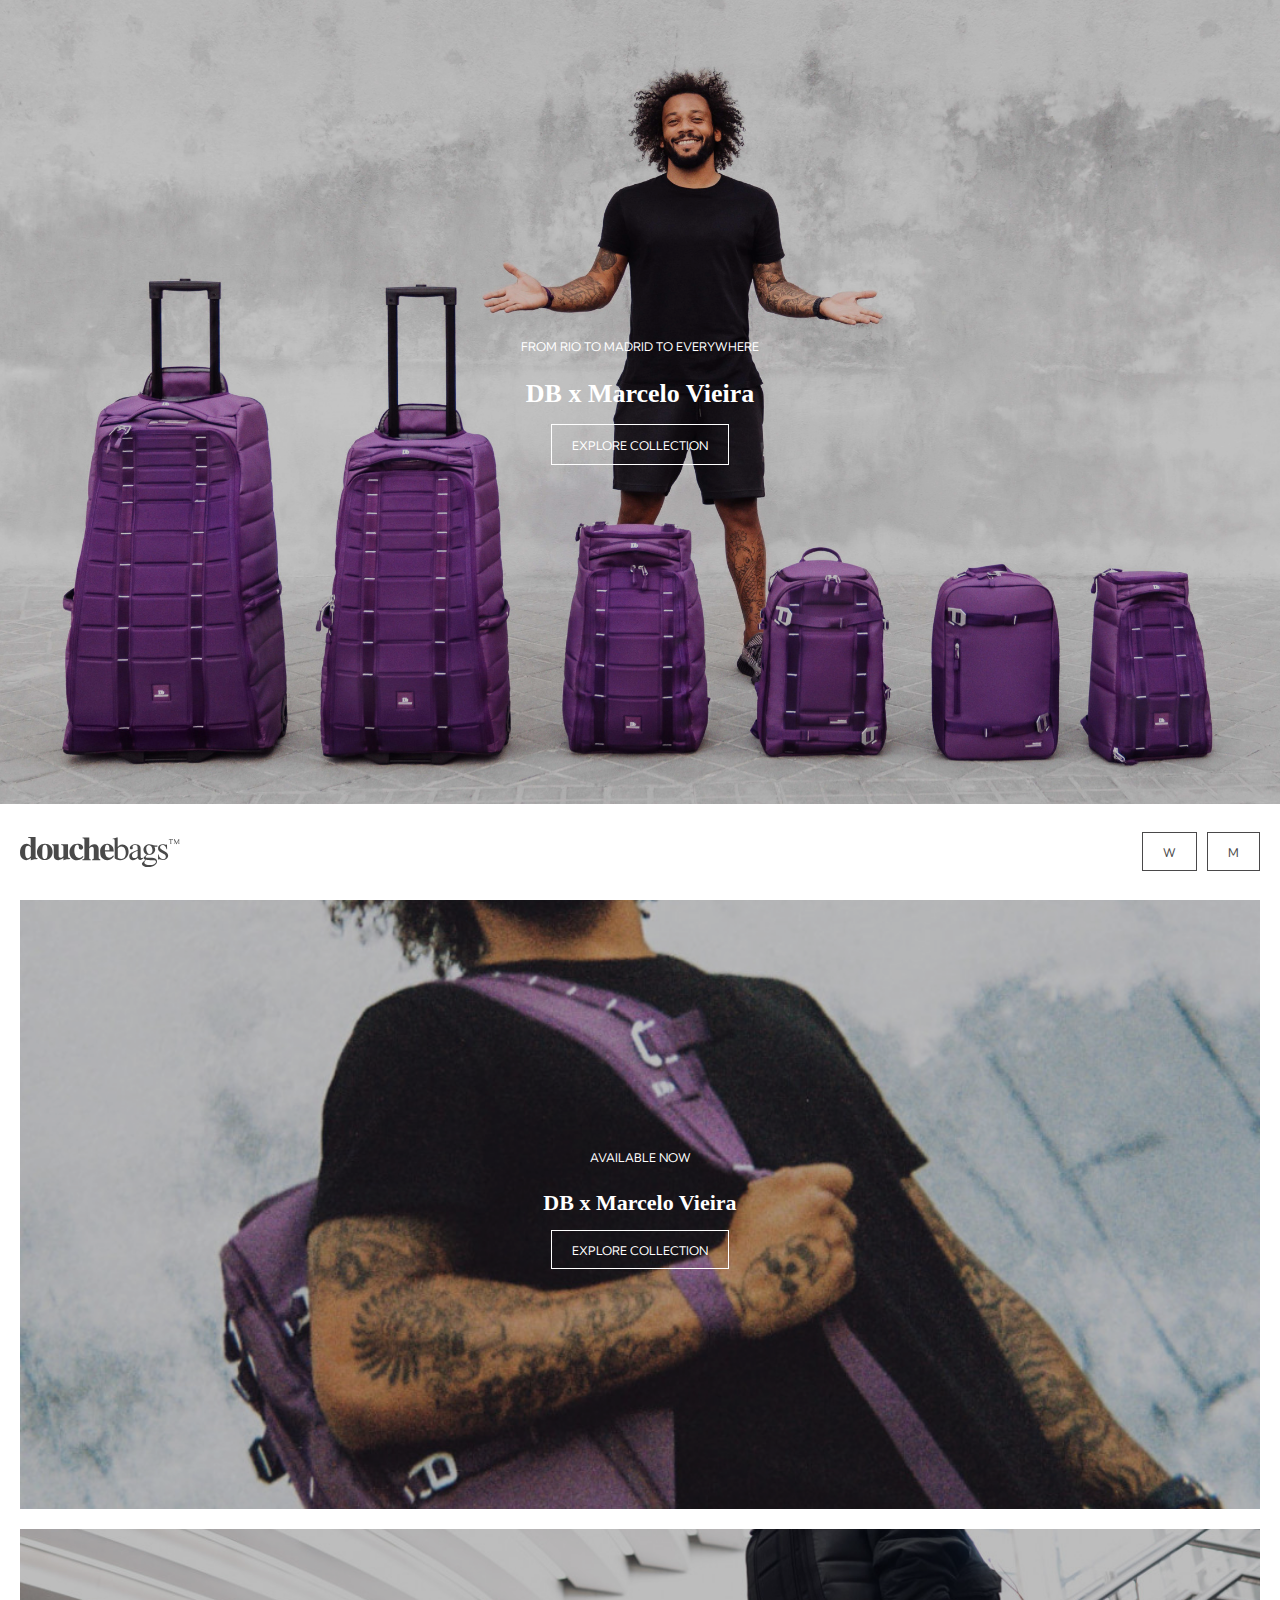
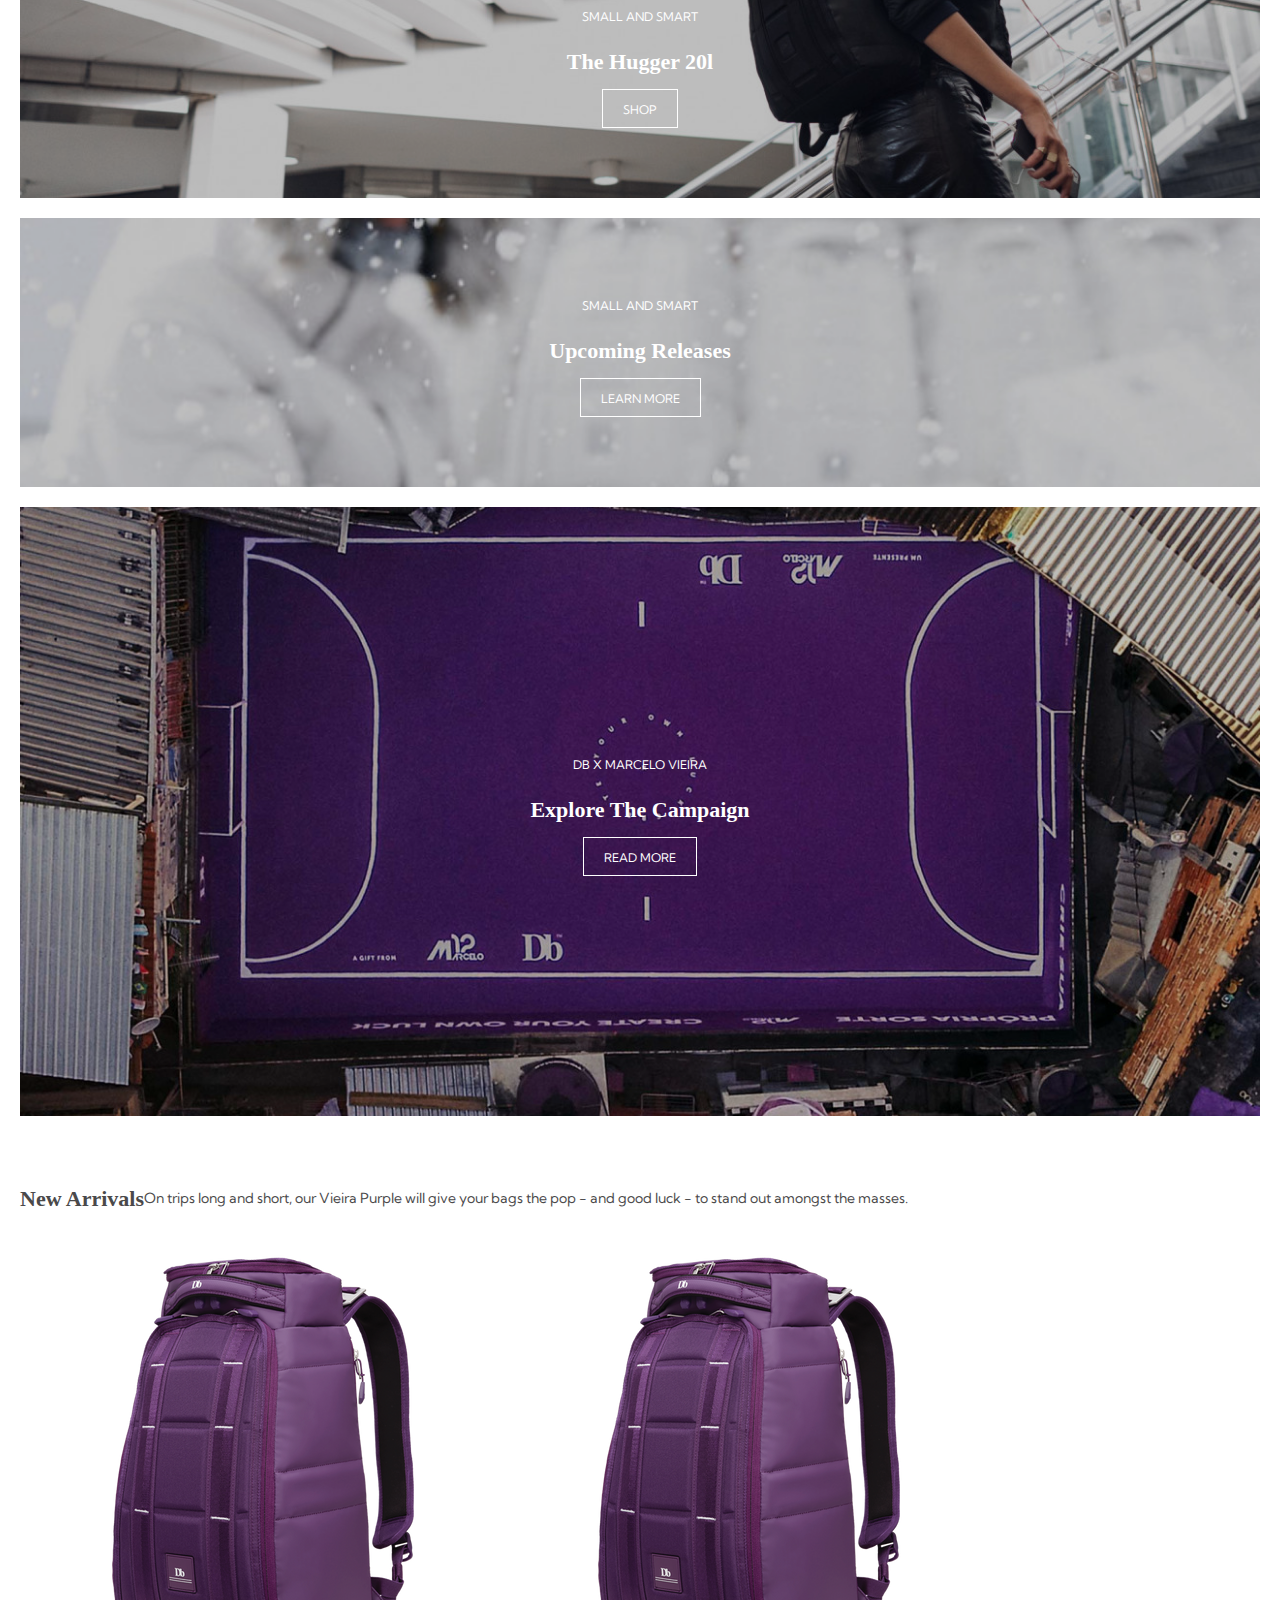
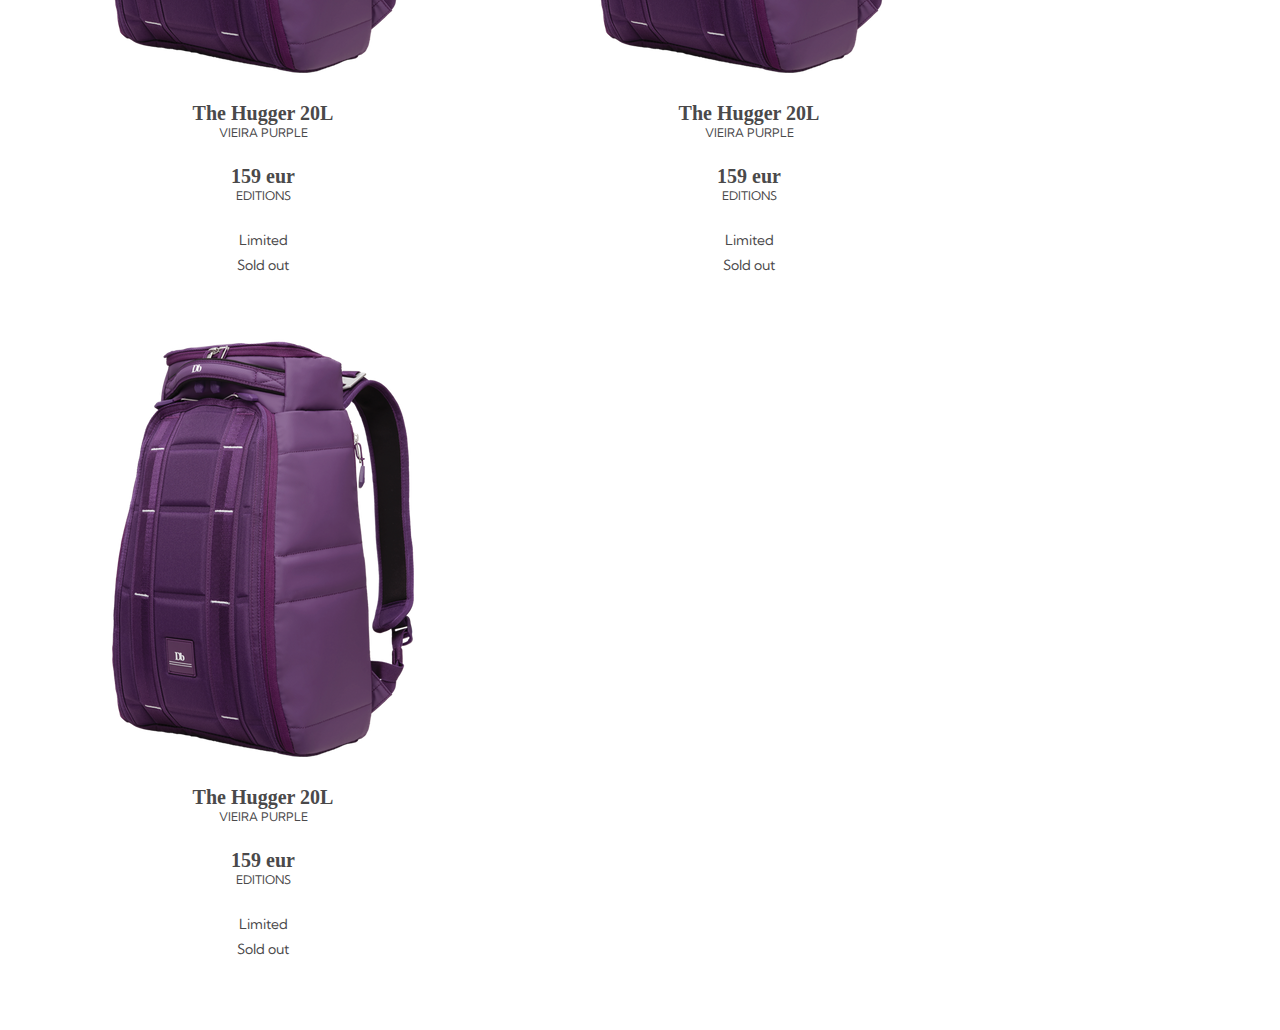
==== index.html @ 3eead00f "Update" ====
<!doctype html>
<html lang="nl">
	
<head>
	<meta charset="UTF-8">
	<meta name="author" content="jouw naam">
	<meta name="viewport" content="width=device-width, initial-scale=1">
	
	<title>Douchebags</title>
	
	<link href="styles/style.css" rel="stylesheet">
	<link href="https://fonts.googleapis.com/css2?family=Kumbh+Sans:wght@300;400;700&display=swap" rel="stylesheet">
</head>

<body>
	<header>
		<section>
			<h4>From Rio to Madrid to everywhere</h4>
			<h1>DB x Marcelo Vieira</h1>
			<a href="#">Explore collection</a>
		</section>
		<nav>
			<img src="images/logo.svg">
			<ul>
				<li><a>W</a></li>
				<li><a>M</a></li>
			</ul>
		</nav>
	</header>
	<main>
		<section>
			<h4>Available now</h4>
			<h2>DB x Marcelo Vieira</h2>
			<a href="#">Explore collection</a>
		</section>
		<section>
			<h4>Small and smart</h4>
			<h2>The Hugger 20l</h2>
			<a href="#">Shop</a>
		</section>
		<section>
			<h4>Small and smart</h4>
			<h2>Upcoming Releases</h2>
			<a href="#">Learn More</a>
		</section>
		<section>
			<h4>DB x Marcelo Vieira</h4>
			<h2>Explore The Campaign</h2>
			<a href="#">Read more</a>
		</section>
		<section>
			<h2>New Arrivals</h2>
			<p>On trips long and short, our Vieira Purple will give your bags the pop - and good luck - to stand out amongst the masses.</p>
			<article>
				<img src="images/the-hugger.png">
				<h3>The Hugger 20L</h3>
				<h4>Vieira Purple</h4>
				<h3>159 eur</h3>
				<h4>Editions</h4>
				<p>Limited</p>
				<p>Sold out</p>
				<img>
			</article>
			<article>
				<img src="images/the-hugger.png">
				<h3>The Hugger 20L</h3>
				<h4>Vieira Purple</h4>
				<h3>159 eur</h3>
				<h4>Editions</h4>
				<p>Limited</p>
				<p>Sold out</p>
				<img>
			</article>
			<article>
				<img src="images/the-hugger.png">
				<h3>The Hugger 20L</h3>
				<h4>Vieira Purple</h4>
				<h3>159 eur</h3>
				<h4>Editions</h4>
				<p>Limited</p>
				<p>Sold out</p>
				<img>
			</article>
		</section>
	</main>
	<script src="scripts/script.js"></script>
</body>
	
</html>
---- styles/style.css ----
/******************* CSS Document ****************/
*, *::after, *::before {
  box-sizing:border-box;  
  padding: 0;
  margin: 0;
  border: 0;
  outline: 0;
}

/******************* Typography ****************/

h1 {
  color: #4a494a;
  font-family: 'Playfair Display', serif;
  font-size: 26px;
}

h2 {
  color: #4a494a;
  font-family: 'Playfair Display', serif;
  font-size: 22px;
}

h3 {
  color: #4a494a;
  font-family: 'Playfair Display', serif;
  font-size: 20px;
}

h4 {
  color: #4a494a;
  font-family: 'Kumbh Sans', sans-serif;
  font-weight: 400;
  text-transform: uppercase;
  font-size: 12px;
}

p {
  font-family: 'Kumbh Sans', sans-serif;
  color: #4a494a;
  font-size: 14px;
  line-height: 25px;
}

/******************* Buttons / Links ****************/

a {
  margin: 0;
  padding: 12px 20px 10px;
  border: 1px solid #4a494a;
  text-transform: uppercase;
  font-family: 'Kumbh Sans', sans-serif;
  color: #4a494a;
  font-size: 12px;
  line-height: 17px;
  text-decoration: none;
  transition: .2s ease;
}

a:hover {
  background: #4a494a;
  color: #FFFFFF;
}

/******************* Forms ****************/

form label {
  color: #4a494a;
  font-family: 'Playfair Display', serif;
  font-size: 14px;
  font-weight: 600;
}

form input {
  outline: none;
  border: none;
  background: none !important;
  border-bottom: 1px solid #dddddd;
  width: 100%;
  padding: 20px 0 10px;
  font-family: 'Kumbh Sans', sans-serif;
  color: #4a494a;
  font-size: 16px;
}

form input::placeholder {
  color: #cfcfcf;
}

/******************* Header ****************/

header section {
  height: calc(100vh - 6em);
  background: url(../images/marcelo-douchebags-01.jpg);
  background-repeat: no-repeat;
  background-size: cover;
  background-position: center center;
  text-align: center;
  overflow: hidden;
  display: flex;
  flex-direction: column;
  align-items: center;
  justify-content: center;
}

header section:after {
  content: "";
  position: absolute;
  width: 100%;
  height: calc(100vh - 6em);
  background: rgba(0, 0, 0, 0.200);
  top: 0;
  left: 0;
}

header section h1,h4 {
  color: white;
  z-index: 2;
  margin-bottom: 15px;
}

header section a {
  color: white;
  border-color: white;
  z-index: 2;
}

header nav {
  max-width: 1280px;
  margin: auto;
  height: 6em;
  padding: 0 20px;
  display: flex;
  justify-content: space-between;
  align-items: center;
}

header nav img {
  max-width: 10em;
  height: auto;
}

header nav ul {
  display: flex;
  list-style-type: none;
}

header nav ul li:first-of-type {
  margin-right: 10px;
}

/******************* Main ****************/

main {
  padding: 0 20px;
}

main section:nth-child(1) {
  background: url(../images/marcelo-douchebags-02.jpg);
  padding: 250px 20px;
}

main section:nth-child(2) {
  background: url(../images/douchebags-hugger.jpg);
  padding: 80px 20px;
}

main section:nth-child(3) {
  background: url(../images/douchebags-snow.jpg);
  padding: 80px 20px;
}

main section:nth-child(4) {
  background: url(../images/douchebags-field.jpg);
  padding: 250px 20px;
}

main section:nth-child(1),
main section:nth-child(2),
main section:nth-child(3),
main section:nth-child(4) {
  background-repeat: no-repeat;
  background-size: cover;
  background-position: center center;
  text-align: center;
  position: relative;
  margin-bottom: 20px;
}

main section:nth-child(1):after,
main section:nth-child(2):after,
main section:nth-child(3):after,
main section:nth-child(4):after {
  content: "";
  position: absolute;
  width: 100%;
  height: 100%;
  background: rgba(0, 0, 0, 0.25);
  top: 0;
  left: 0;
  z-index: 1;
}

main section:nth-child(1) h2,h4,
main section:nth-child(2) h2,h4,
main section:nth-child(3) h2,h4,
main section:nth-child(4) h2,h4  {
  color: white;
  z-index: 2;
  margin-bottom: 25px;
  position: relative;
}

main section:nth-child(1) a ,
main section:nth-child(2) a ,
main section:nth-child(3) a ,
main section:nth-child(4) a  {
  color: white;
  border-color: white;
  z-index: 2;
  position: relative;
}

main section:nth-child(5) {
  display: flex;
  flex-wrap: wrap;
  padding: 50px 0;
}

main section:nth-child(5) h2,p {
  text-align: center;
}

main section:nth-child(5) article {
  max-width: 50%;
  text-align: center;
}

main section:nth-child(5) article img {
  max-width: 100%;
}

main section:nth-child(5) article h4 {
  color: #4a494a;
}




/******************* Footer ****************/
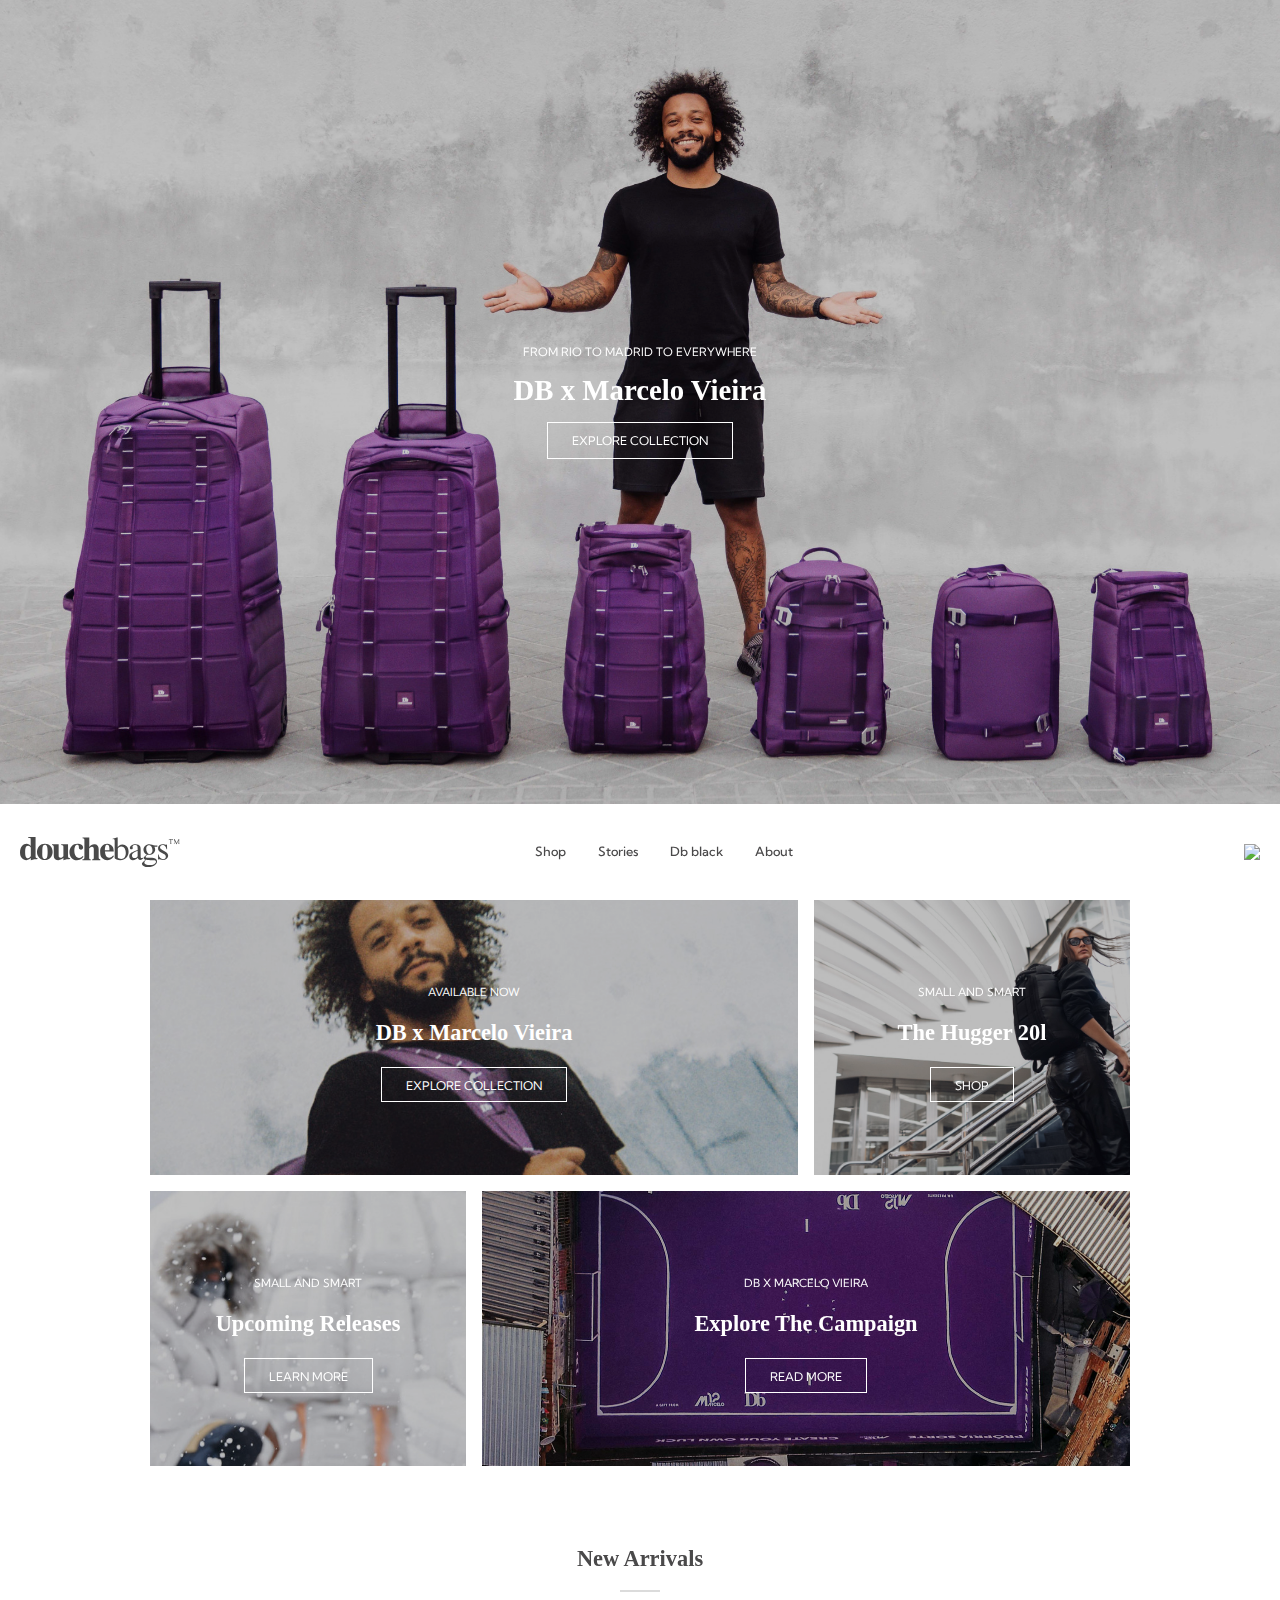
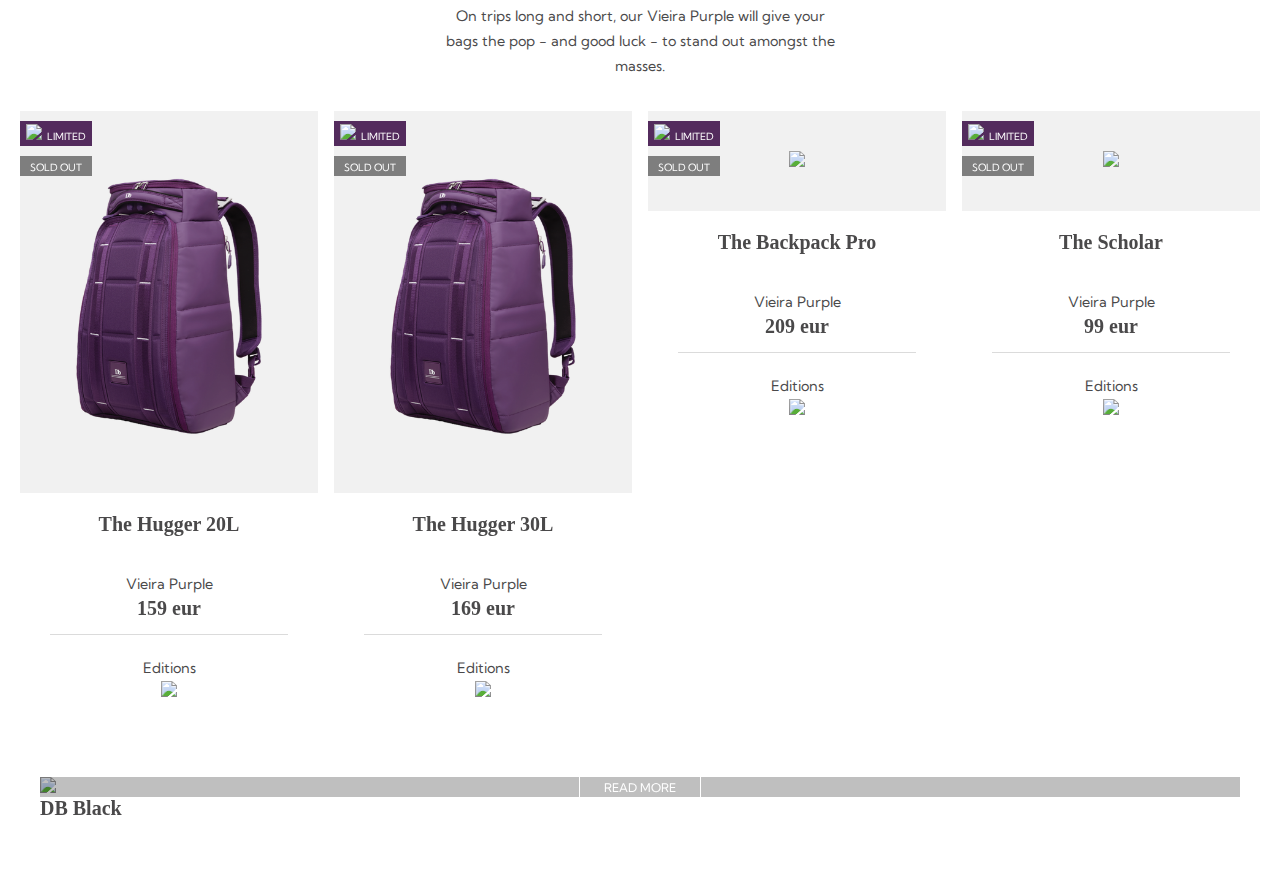
==== commit b12b81cd: "Menu created" ====
--- a/index.html
+++ b/index.html
@@ -9,7 +9,7 @@
 	<title>Douchebags</title>
 	
 	<link href="styles/style.css" rel="stylesheet">
-	<link href="https://fonts.googleapis.com/css2?family=Kumbh+Sans:wght@300;400;700&display=swap" rel="stylesheet">
+	<link href="https://fonts.googleapis.com/css2?family=Kumbh+Sans:wght@300;400;500;600;700&display=swap" rel="stylesheet">
 </head>
 
 <body>
@@ -22,65 +22,123 @@
 		<nav>
 			<img src="images/logo.svg">
 			<ul>
-				<li><a>W</a></li>
-				<li><a>M</a></li>
+				<li><button><img src="images/shopping-bag.svg"></button></li>
+				<li><button id="mobile-menu-button"><img src="images/menu.svg"></button></li>
 			</ul>
+			<ul>
+				<li><a href="#">Shop</a></li>
+				<li><a href="#">Stories</a></li>
+				<li><a href="#">Db black</a></li>
+				<li><a href="#">About</a></li>
+			</ul>
+			<img src="images/shopping-bag.svg">
 		</nav>
+		<section id="mobile-overlay">
+			<div>
+				<img src="images/logo.svg">
+				<button id="mobile-close-button"><img src="images/close.svg"></button>
+			</div>
+			<ul>
+				<li><a href="#">Shop</a></li>
+				<li><a href="#">Stories</a></li>
+				<li><a href="#">Db black</a></li>
+				<li><a href="#">About</a></li>
+			</ul>
+		</section>
 	</header>
 	<main>
-		<section>
-			<h4>Available now</h4>
-			<h2>DB x Marcelo Vieira</h2>
-			<a href="#">Explore collection</a>
-		</section>
-		<section>
-			<h4>Small and smart</h4>
-			<h2>The Hugger 20l</h2>
-			<a href="#">Shop</a>
-		</section>
-		<section>
-			<h4>Small and smart</h4>
-			<h2>Upcoming Releases</h2>
-			<a href="#">Learn More</a>
-		</section>
-		<section>
-			<h4>DB x Marcelo Vieira</h4>
-			<h2>Explore The Campaign</h2>
-			<a href="#">Read more</a>
-		</section>
+		<div>
+			<section>
+				<p>Available now</p>
+				<h2>DB x Marcelo Vieira</h2>
+				<a href="#">Explore collection</a>
+			</section>
+			<section>
+				<p>Small and smart</p>
+				<h2>The Hugger 20l</h2>
+				<a href="#">Shop</a>
+			</section>
+			<section>
+				<p>Small and smart</p>
+				<h2>Upcoming Releases</h2>
+				<a href="#">Learn More</a>
+			</section>
+			<section>
+				<p>DB x Marcelo Vieira</p>
+				<h2>Explore The Campaign</h2>
+				<a href="#">Read more</a>
+			</section>
+		</div>
 		<section>
 			<h2>New Arrivals</h2>
 			<p>On trips long and short, our Vieira Purple will give your bags the pop - and good luck - to stand out amongst the masses.</p>
 			<article>
-				<img src="images/the-hugger.png">
+				<ul>
+					<li><img src="images/star.svg">Limited</li>
+					<li>Sold out</li>
+				</ul>
+				<figure>
+					<img src="images/the-hugger.png">
+				</figure>
 				<h3>The Hugger 20L</h3>
-				<h4>Vieira Purple</h4>
+				<p>Vieira Purple</p>
 				<h3>159 eur</h3>
-				<h4>Editions</h4>
-				<p>Limited</p>
-				<p>Sold out</p>
+				<p>Editions</p>
+				<img src="images/check.svg">
 				<img>
 			</article>
 			<article>
-				<img src="images/the-hugger.png">
-				<h3>The Hugger 20L</h3>
-				<h4>Vieira Purple</h4>
-				<h3>159 eur</h3>
-				<h4>Editions</h4>
-				<p>Limited</p>
-				<p>Sold out</p>
+				<ul>
+					<li><img src="images/star.svg">Limited</li>
+					<li>Sold out</li>
+				</ul>
+				<figure>
+					<img src="images/the-hugger.png">
+				</figure>
+				<h3>The Hugger 30L</h3>
+				<p>Vieira Purple</p>
+				<h3>169 eur</h3>
+				<p>Editions</p>
+				<img src="images/check.svg">
 				<img>
 			</article>
 			<article>
-				<img src="images/the-hugger.png">
-				<h3>The Hugger 20L</h3>
-				<h4>Vieira Purple</h4>
-				<h3>159 eur</h3>
-				<h4>Editions</h4>
-				<p>Limited</p>
-				<p>Sold out</p>
+				<ul>
+					<li><img src="images/star.svg">Limited</li>
+					<li>Sold out</li>
+				</ul>
+				<figure>
+					<img src="images/the-backpack-pro.png">
+				</figure>
+				<h3>The Backpack Pro</h3>
+				<p>Vieira Purple</p>
+				<h3>209 eur</h3>
+				<p>Editions</p>
+				<img src="images/check.svg">
 				<img>
 			</article>
+			<article>
+				<ul>
+					<li><img src="images/star.svg">Limited</li>
+					<li>Sold out</li>
+				</ul>
+				<figure>
+					<img src="images/the-scholar.png">
+				</figure>
+				<h3>The Scholar</h3>
+				<p>Vieira Purple</p>
+				<h3>99 eur</h3>
+				<p>Editions</p>
+				<img src="images/check.svg">
+				<img>
+			</article>
+		</section>
+		<section>
+			<figure>
+				<img src="images/douchbags-black.jpg">
+				<a href="#">Read more</a>
+			</figure>
+			<h3>DB Black</h3>
 		</section>
 	</main>
 	<script src="scripts/script.js"></script>
--- a/styles/style.css
+++ b/styles/style.css
@@ -12,19 +12,19 @@
 h1 {
   color: #4a494a;
   font-family: 'Playfair Display', serif;
-  font-size: 26px;
+  font-size: 1.8em;
 }
 
 h2 {
   color: #4a494a;
   font-family: 'Playfair Display', serif;
-  font-size: 22px;
+  font-size: 1.4em;
 }
 
 h3 {
   color: #4a494a;
   font-family: 'Playfair Display', serif;
-  font-size: 20px;
+  font-size: 1.25em;
 }
 
 h4 {
@@ -32,13 +32,13 @@
   font-family: 'Kumbh Sans', sans-serif;
   font-weight: 400;
   text-transform: uppercase;
-  font-size: 12px;
+  font-size: 0.72em;
 }
 
 p {
   font-family: 'Kumbh Sans', sans-serif;
   color: #4a494a;
-  font-size: 14px;
+  font-size: 0.9em;
   line-height: 25px;
 }
 
@@ -46,19 +46,19 @@
 
 a {
   margin: 0;
-  padding: 12px 20px 10px;
+  padding: .8em 2em .7em;
   border: 1px solid #4a494a;
   text-transform: uppercase;
   font-family: 'Kumbh Sans', sans-serif;
   color: #4a494a;
   font-size: 12px;
-  line-height: 17px;
+  line-height: 1.5em;
   text-decoration: none;
-  transition: .2s ease;
+  transition: .4s ease;
 }
 
 a:hover {
-  background: #4a494a;
+  background: rgba(0, 0, 0, 0.6);
   color: #FFFFFF;
 }
 
@@ -89,7 +89,7 @@
 
 /******************* Header ****************/
 
-header section {
+header section:first-of-type {
   height: calc(100vh - 6em);
   background: url(../images/marcelo-douchebags-01.jpg);
   background-repeat: no-repeat;
@@ -103,7 +103,7 @@
   justify-content: center;
 }
 
-header section:after {
+header section:first-of-type:after {
   content: "";
   position: absolute;
   width: 100%;
@@ -113,19 +113,20 @@
   left: 0;
 }
 
-header section h1,h4 {
+header section:first-of-type h1,h4 {
   color: white;
   z-index: 2;
   margin-bottom: 15px;
 }
 
-header section a {
+header section:first-of-type a {
   color: white;
   border-color: white;
   z-index: 2;
 }
 
 header nav {
+  position:-webkit-sticky; position:sticky; top:0;
   max-width: 1280px;
   margin: auto;
   height: 6em;
@@ -135,62 +136,171 @@
   align-items: center;
 }
 
-header nav img {
-  max-width: 10em;
+header nav > img:first-of-type {
+  width: 10em;
   height: auto;
 }
 
-header nav ul {
+header nav ul:first-of-type {
   display: flex;
   list-style-type: none;
 }
 
-header nav ul li:first-of-type {
-  margin-right: 10px;
-}
-
-/******************* Main ****************/
+header nav ul a {
+  border: none;
+  background: none;
+  padding: 0;
+}
+
+header nav ul a:hover {
+  border: none;
+  background: none;
+  color: black;
+}
+
+header nav ul:first-of-type li:first-of-type {
+  margin-right: 20px;
+}
+
+header nav ul button {
+  background: none;
+  cursor: pointer;
+}
+
+header nav ul button img {
+  width: 1.8em;
+  margin-top: 10px;
+}
+
+/* Desktop Nav */
+header nav ul:last-of-type {
+  display: none;
+  list-style-type: none;
+}
+
+header nav ul:last-of-type li{
+  margin-left: 2em;
+}
+
+header nav ul:last-of-type li:first-of-type{
+  margin-left: 0;
+}
+
+header nav ul:last-of-type a {
+  text-transform: none;
+  font-weight: 500;
+  font-size: .8em;
+}
+
+header nav > img:last-of-type {
+  max-width: 1.5em;
+  margin-left: 6em;
+  display: none;
+}
+
+/* Mobile Nav Open */
+header > section#mobile-overlay {
+  background-color: white;
+  padding: 3em;
+  position: fixed;
+  top: 0;
+  height: 100vh;
+  width: 100vw;
+  z-index: 99;
+  transform: translateX(150%);
+  transition: .5s ease;
+}
+
+.active {
+  transform: translateX(0) !important; 
+}
+
+#mobile-overlay div {
+  display: flex;
+  justify-content: space-between;
+  align-items: top;
+}
+
+#mobile-overlay div > img {
+  max-width: 10em;
+}
+
+#mobile-overlay div button {
+  background: none;
+  border: none;
+  cursor: pointer;
+  transition: .5s;
+}
+
+#mobile-overlay div button:hover {
+  transform: rotate(90deg);
+}
+
+#mobile-overlay div button img {
+  width: 2em;
+}
+
+#mobile-overlay ul:first-of-type {
+  text-align: right;
+  padding: 6em 0;
+}
+
+#mobile-overlay ul:first-of-type li {
+  list-style-type: none;
+  margin-bottom: 2em;
+}
+
+#mobile-overlay ul:first-of-type li a {
+  text-transform: none;
+  font-size: 1.6em;
+  padding: 0;
+  border: none;
+  background: none;
+}
+
+*/****************** Main ****************/
 
 main {
   padding: 0 20px;
-}
-
-main section:nth-child(1) {
+  max-width: 1280px;
+  margin: auto;
+}
+
+main > div {
+  max-width: 980px;
+  margin: auto;
+  display: grid;
+  grid-template-columns: 1fr;
+  grid-gap: 1em;
+}
+
+main > div section:first-of-type {
   background: url(../images/marcelo-douchebags-02.jpg);
-  padding: 250px 20px;
-}
-
-main section:nth-child(2) {
+  background-position: center 20% !important;
+}
+
+main > div section:nth-of-type(2) {
   background: url(../images/douchebags-hugger.jpg);
-  padding: 80px 20px;
-}
-
-main section:nth-child(3) {
+}
+
+main > div section:nth-of-type(3) {
   background: url(../images/douchebags-snow.jpg);
-  padding: 80px 20px;
-}
-
-main section:nth-child(4) {
+}
+
+main > div section:nth-of-type(4) {
   background: url(../images/douchebags-field.jpg);
-  padding: 250px 20px;
-}
-
-main section:nth-child(1),
-main section:nth-child(2),
-main section:nth-child(3),
-main section:nth-child(4) {
+}
+
+main > div section:nth-child(-n+4) {
   background-repeat: no-repeat;
-  background-size: cover;
+  background-size: cover !important;
   background-position: center center;
   text-align: center;
   position: relative;
-  margin-bottom: 20px;
-}
-
-main section:nth-child(1):after,
-main section:nth-child(2):after,
-main section:nth-child(3):after,
-main section:nth-child(4):after {
+  padding: 80px 20px;
+}
+
+main > div section:nth-child(-n+4):after {
   content: "";
   position: absolute;
   width: 100%;
@@ -201,51 +311,210 @@
   z-index: 1;
 }
 
-main section:nth-child(1) h2,h4,
-main section:nth-child(2) h2,h4,
-main section:nth-child(3) h2,h4,
-main section:nth-child(4) h2,h4  {
+main > div section:nth-child(-n+4) h2 {
   color: white;
   z-index: 2;
-  margin-bottom: 25px;
-  position: relative;
-}
-
-main section:nth-child(1) a ,
-main section:nth-child(2) a ,
-main section:nth-child(3) a ,
-main section:nth-child(4) a  {
+  margin-bottom: 30px;
+  position: relative;
+}
+
+main > div section:nth-child(-n+4) p {
+  color: white;
+  z-index: 2;
+  margin-bottom: 15px;
+  position: relative;
+  text-transform: uppercase;
+  font-size: 0.7em;
+}
+
+main > div section:nth-child(-n+4) a  {
   color: white;
   border-color: white;
   z-index: 2;
   position: relative;
 }
 
-main section:nth-child(5) {
-  display: flex;
-  flex-wrap: wrap;
-  padding: 50px 0;
-}
-
-main section:nth-child(5) h2,p {
+/* Product Articles */
+
+main > section:nth-of-type(1) {
+  display: grid;
+  grid-template-columns: 1fr 1fr;
+  grid-column-gap: 1em;
+  grid-row-gap: 2em;
+  padding: 80px 0;
+}
+
+main > section:nth-of-type(1) h2 {
   text-align: center;
-}
-
-main section:nth-child(5) article {
-  max-width: 50%;
+  position: relative;
+  grid-column: 1 / -1;
+}
+
+main > section:nth-of-type(1) h2:after {
+  content: "";
+  position: absolute;
+  bottom: -20px;
+  left: calc(50% - 20px);
+  height: 2px;
+  width: 40px;
+  background: #dbdbdb;
+} 
+
+main > section:nth-of-type(1) p {
   text-align: center;
-}
-
-main section:nth-child(5) article img {
+  margin: auto;
+  max-width: 50ch;
+  grid-column: 1 / -1;
+}
+
+main > section:nth-of-type(1) article {
+  text-align: center;
+}
+
+main > section:nth-of-type(1) article ul {
+  position: absolute;
+  list-style-type: none;
+}
+
+main > section:nth-of-type(1) article li {
+  background: #7e7e7e;
+  color: white;
+  margin-top: 10px;
+  padding: 5px 10px 2px;
+  font-family: 'Kumbh Sans', sans-serif;
+  font-size: 10px;
+  font-weight: 400;
+  text-transform: uppercase;
+}
+
+main > section:nth-of-type(1) article li:first-of-type {
+  padding: 3px 0;
+  background: #532B5D;
+}
+
+main > section:nth-of-type(1) article li img {
+  width: 1em;
+  margin-right: 5px;
+}
+
+main > section:nth-of-type(1) article figure {
+  padding: 40px 0;
+  background-color: #f1f1f1;
+  margin-bottom: 20px;
+}
+
+main > section:nth-of-type(1) article img {
   max-width: 100%;
 }
 
-main section:nth-child(5) article h4 {
-  color: #4a494a;
-}
-
-
-
+main > section:nth-of-type(1) article h3 {
+  margin-bottom: 1.8em;
+  position: relative;
+}
+
+main > section:nth-of-type(1) article h3:last-of-type:after {
+  content: "";
+  position: absolute;
+  width: 80%;
+  height: 0.05em;
+  background: #dbdbdb;
+  bottom: -15px;
+  left: calc(50% - 40%);
+}
+
+main > section:nth-of-type(1) article > img {
+  width: 1em;
+  display: block;
+  margin: auto;
+}
+
+main > section:nth-of-type(2) {
+  padding: 0 20px 50px;
+  position: relative;
+}
+
+main > section:nth-of-type(2) figure {
+  position: relative;
+}
+
+main > section:nth-of-type(2) figure:after {
+  content: "";
+  position: absolute;
+  width: 100%;
+  height: 100%;
+  background: rgba(0, 0, 0, 0.25);
+  top: 0;
+  left: 0;
+  z-index: 1;
+}
+
+main > section:nth-of-type(2) img {
+  width: 100%;
+  height: auto;
+}
+
+main > section:nth-of-type(2) a {
+  text-align: center;
+  top: 50%;
+  left: 50%;
+  transform: translate(-50%, -50%);
+  position: absolute;
+  color: white;
+  border-color: white;
+  z-index: 2;
+}
 
 /******************* Footer ****************/
 
+/******************* Media Querries ****************/
+
+
+/* Breakpoint 1 */
+@media screen and (min-width: 640px) {
+  main > section:nth-of-type(1) {
+    grid-template-columns: 1fr 1fr 1fr;
+  }
+
+  main > div {
+    grid-template-columns: 1fr 1fr 1fr;
+  }
+
+  main > div section:first-of-type {
+    grid-column: 1 / 3;
+  }
+  
+  main > div section:nth-of-type(2) {
+    grid-column: 3 / 4;
+  }
+  
+  main > div section:nth-of-type(3) {
+    grid-column: 1 / 2;
+  }
+
+  main > div section:nth-of-type(4) {
+    grid-column: 2 / 4;
+  }
+}
+
+/* Breakpoint 2 */
+@media screen and (min-width: 820px) {
+  header nav ul:first-of-type {
+    display: none;
+  }
+  
+  header nav ul:last-of-type {
+    display: flex;
+  }
+
+  header nav > img:last-of-type {
+    display: block;
+  }
+
+  header > div#mobile-overlay {
+    display: none;
+  }
+  
+  main > section:nth-of-type(1) {
+    grid-template-columns: 1fr 1fr 1fr 1fr;
+  }
+}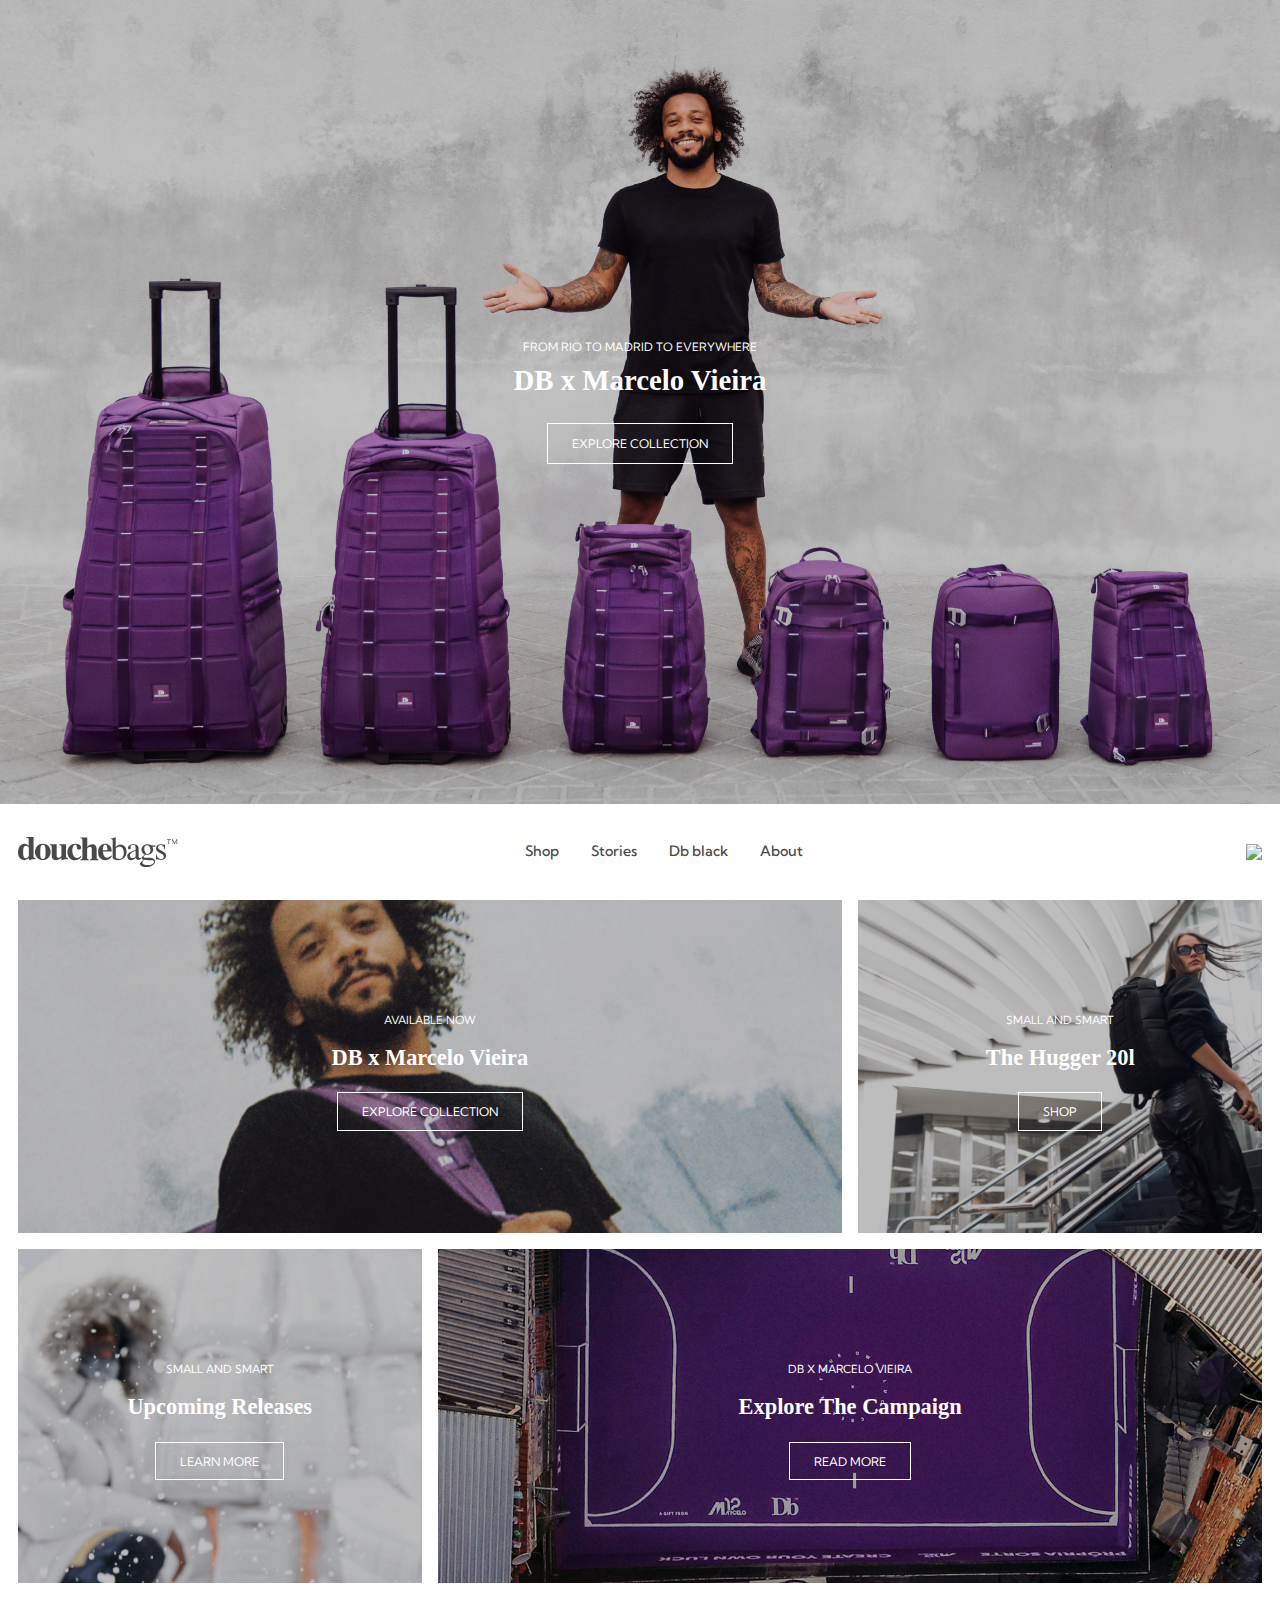
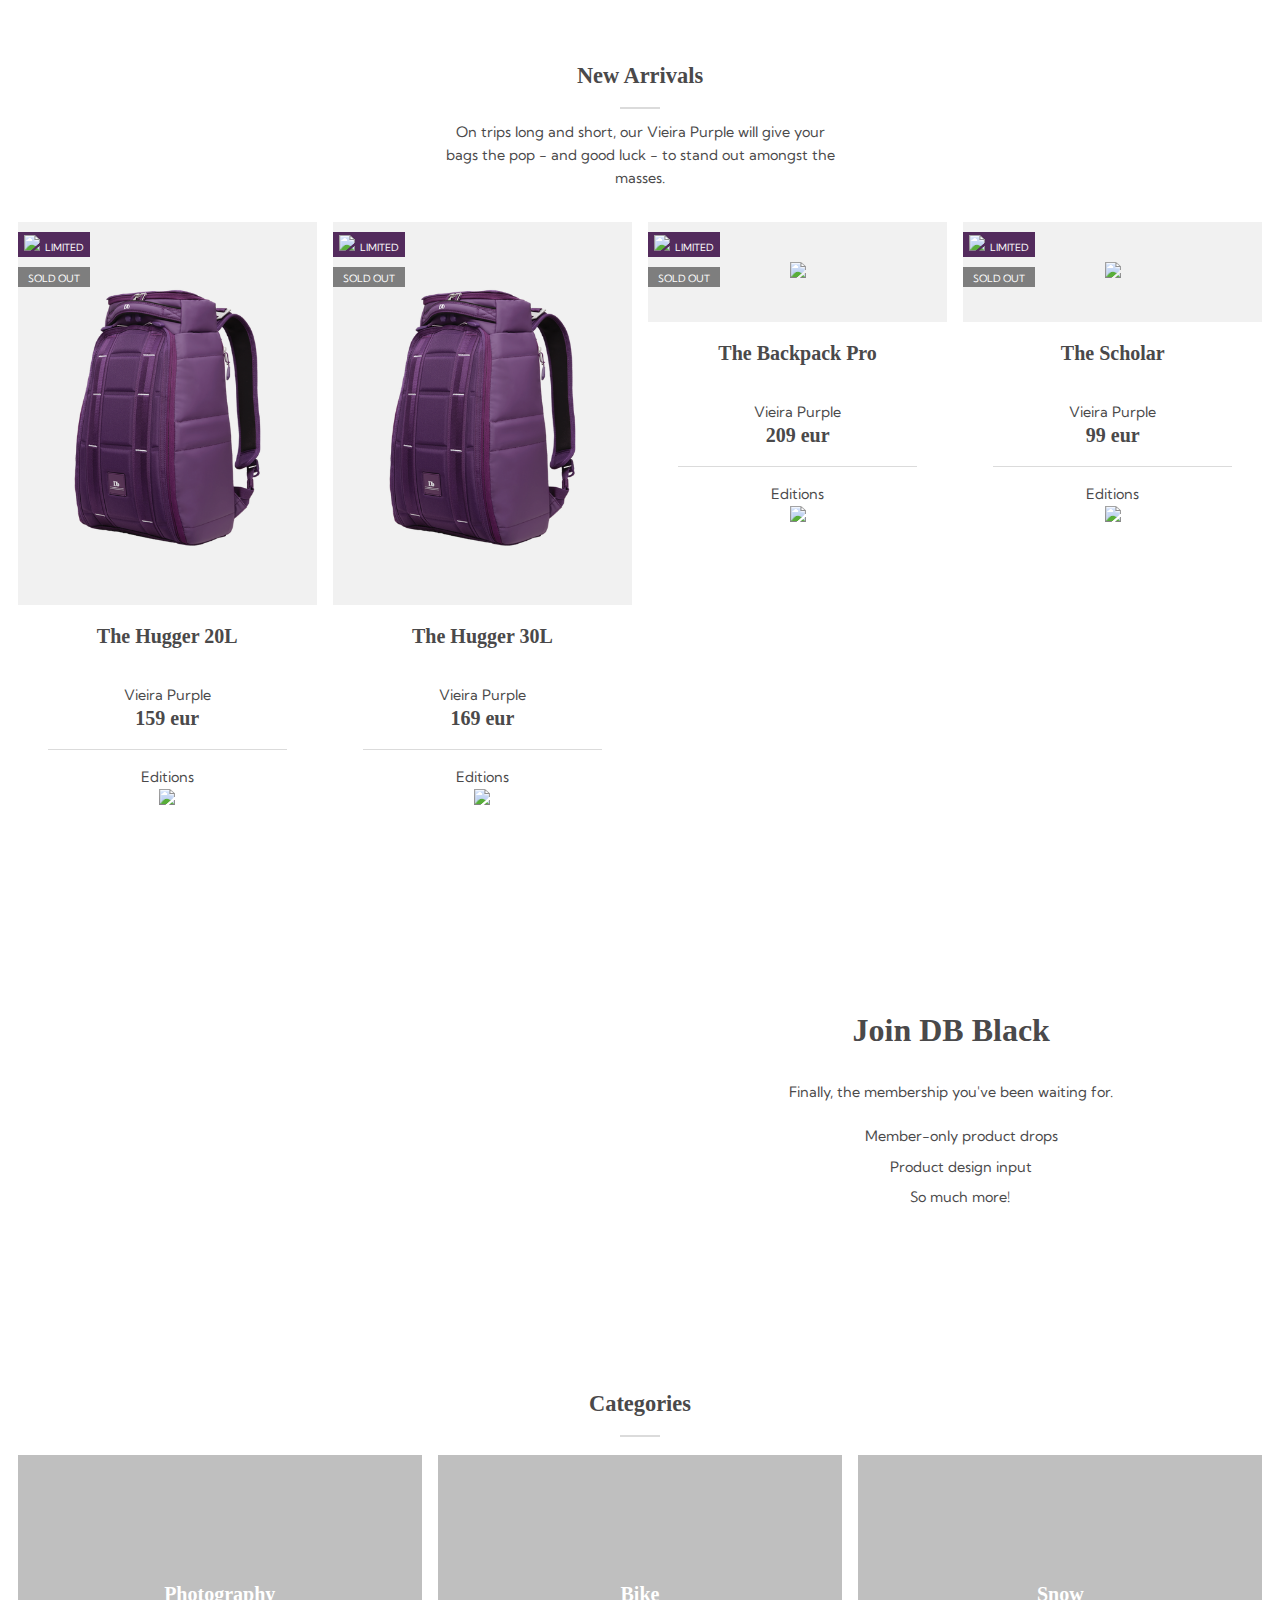
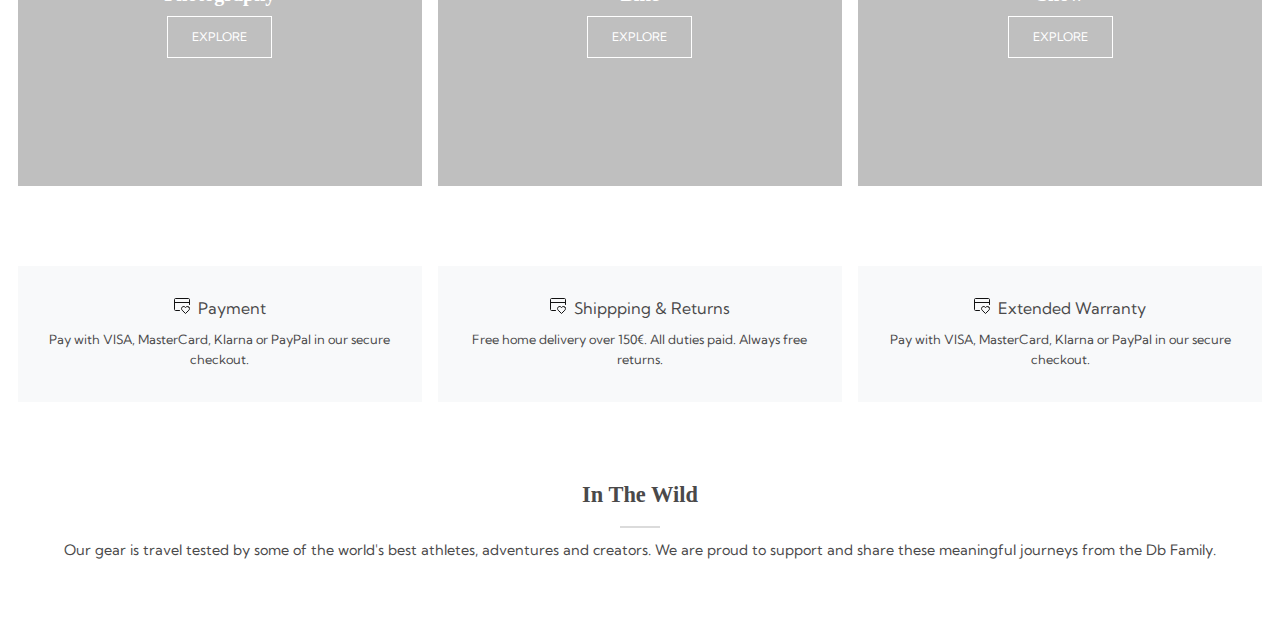
==== commit bf333752: "Update" ====
--- a/index.html
+++ b/index.html
@@ -9,7 +9,7 @@
 	<title>Douchebags</title>
 	
 	<link href="styles/style.css" rel="stylesheet">
-	<link href="https://fonts.googleapis.com/css2?family=Kumbh+Sans:wght@300;400;500;600;700&display=swap" rel="stylesheet">
+	<link href="https://fonts.googleapis.com/css2?family=Kumbh+Sans:wght@300;400;700&display=swap" rel="stylesheet">
 </head>
 
 <body>
@@ -44,6 +44,12 @@
 				<li><a href="#">Db black</a></li>
 				<li><a href="#">About</a></li>
 			</ul>
+			<div>
+				<a>FAQ</a>
+				<a>Contact</a>
+				<a>Retailers</a>
+				<a>Warenty</a>
+			</div>
 		</section>
 	</header>
 	<main>
@@ -134,11 +140,53 @@
 			</article>
 		</section>
 		<section>
-			<figure>
-				<img src="images/douchbags-black.jpg">
-				<a href="#">Read more</a>
-			</figure>
-			<h3>DB Black</h3>
+			<div>
+				<a href="#">Join now</a>
+			</div>
+			<article>
+				<h2>Join DB Black</h2>
+				<p>Finally, the membership you've been waiting for.</p>
+				<ul>
+					<li>Member-only product drops</li>
+					<li>Product design input</li>
+					<li>So much more!</li>
+				</ul>
+			</article>
+		</section>
+		<section>
+			<h2>Categories</h2>
+			<article>
+				<h3>Photography</h3>
+				<a>Explore</a>
+			</article>
+			<article>
+				<h3>Bike</h3>
+				<a>Explore</a>
+			</article>
+			<article>
+				<h3>Snow</h3>
+				<a>Explore</a>
+			</article>
+		</section>
+		<section>
+			<article>
+				<h2>Payment</h2>
+				<p>Pay with VISA, MasterCard, Klarna or PayPal in our secure checkout.</p>
+			</article>
+			<article>
+				<h2>Shippping & Returns</h2>
+				<p>Free home delivery over 150€. All duties paid. Always free returns.</p>
+			</article>
+			<article>
+				<h2>Extended Warranty</h2>
+				<p>Pay with VISA, MasterCard, Klarna or PayPal in our secure checkout.</p>
+			</article>
+		</section>
+		<section>
+			<h2>In The Wild</h2>
+			<p>Our gear is travel tested by some of the world's best athletes, adventures and creators. We are proud to 
+				support and share these meaningful journeys from the Db Family.
+			</p>
 		</section>
 	</main>
 	<script src="scripts/script.js"></script>
--- a/styles/style.css
+++ b/styles/style.css
@@ -7,6 +7,10 @@
   outline: 0;
 }
 
+a {
+  cursor: pointer;
+}
+
 /******************* Typography ****************/
 
 h1 {
@@ -39,19 +43,19 @@
   font-family: 'Kumbh Sans', sans-serif;
   color: #4a494a;
   font-size: 0.9em;
-  line-height: 25px;
+  line-height: 1.6em;
 }
 
 /******************* Buttons / Links ****************/
 
 a {
   margin: 0;
-  padding: .8em 2em .7em;
+  padding: .9em 2em;
   border: 1px solid #4a494a;
   text-transform: uppercase;
   font-family: 'Kumbh Sans', sans-serif;
   color: #4a494a;
-  font-size: 12px;
+  font-size: 0.75em;
   line-height: 1.5em;
   text-decoration: none;
   transition: .4s ease;
@@ -67,7 +71,7 @@
 form label {
   color: #4a494a;
   font-family: 'Playfair Display', serif;
-  font-size: 14px;
+  font-size: 0.75em;
   font-weight: 600;
 }
 
@@ -77,10 +81,10 @@
   background: none !important;
   border-bottom: 1px solid #dddddd;
   width: 100%;
-  padding: 20px 0 10px;
+  padding: 1.25em 0 0.6em;
   font-family: 'Kumbh Sans', sans-serif;
   color: #4a494a;
-  font-size: 16px;
+  font-size: 1em;
 }
 
 form input::placeholder {
@@ -116,7 +120,7 @@
 header section:first-of-type h1,h4 {
   color: white;
   z-index: 2;
-  margin-bottom: 15px;
+  margin-bottom: .9em;
 }
 
 header section:first-of-type a {
@@ -126,18 +130,17 @@
 }
 
 header nav {
-  position:-webkit-sticky; position:sticky; top:0;
   max-width: 1280px;
   margin: auto;
   height: 6em;
-  padding: 0 20px;
+  padding: 0 1.1em;
   display: flex;
   justify-content: space-between;
   align-items: center;
 }
 
 header nav > img:first-of-type {
-  width: 10em;
+  max-width: 10em;
   height: auto;
 }
 
@@ -159,7 +162,7 @@
 }
 
 header nav ul:first-of-type li:first-of-type {
-  margin-right: 20px;
+  margin-right: 1.5em;
 }
 
 header nav ul button {
@@ -169,7 +172,7 @@
 
 header nav ul button img {
   width: 1.8em;
-  margin-top: 10px;
+  margin-top: .6em;
 }
 
 /* Desktop Nav */
@@ -189,7 +192,7 @@
 header nav ul:last-of-type a {
   text-transform: none;
   font-weight: 500;
-  font-size: .8em;
+  font-size: .9em;
 }
 
 header nav > img:last-of-type {
@@ -200,8 +203,11 @@
 
 /* Mobile Nav Open */
 header > section#mobile-overlay {
+  display: flex;
+  flex-direction: column;
+  justify-content: space-between;
   background-color: white;
-  padding: 3em;
+  padding: 2em;
   position: fixed;
   top: 0;
   height: 100vh;
@@ -215,34 +221,33 @@
   transform: translateX(0) !important; 
 }
 
-#mobile-overlay div {
+#mobile-overlay div:first-of-type {
   display: flex;
   justify-content: space-between;
   align-items: top;
 }
 
-#mobile-overlay div > img {
+#mobile-overlay div:first-of-type > img {
   max-width: 10em;
 }
 
-#mobile-overlay div button {
+#mobile-overlay div:first-of-type button {
   background: none;
   border: none;
   cursor: pointer;
   transition: .5s;
 }
 
-#mobile-overlay div button:hover {
+#mobile-overlay div:first-of-type button:hover {
   transform: rotate(90deg);
 }
 
-#mobile-overlay div button img {
+#mobile-overlay div:first-of-type button img {
   width: 2em;
 }
 
 #mobile-overlay ul:first-of-type {
   text-align: right;
-  padding: 6em 0;
 }
 
 #mobile-overlay ul:first-of-type li {
@@ -256,18 +261,38 @@
   padding: 0;
   border: none;
   background: none;
+  transition: .4s;
+  border-bottom: 2px solid transparent;
+}
+
+#mobile-overlay ul:first-of-type li a:hover {
+  color: black;
+  border-bottom: 2px solid black;
+}
+
+#mobile-overlay div:last-of-type {
+  display: grid;
+  grid-template-columns: 1fr 1fr;
+  grid-gap: 1em;
+}
+
+#mobile-overlay div:last-of-type a {
+  padding: 1.2em 2em;
+  text-align: center;
+  text-transform: none;
+  border-color: #dddddd;
+  font-size: 0.8em;
 }
 
 */****************** Main ****************/
 
 main {
-  padding: 0 20px;
+  padding: 0 1.1em;
   max-width: 1280px;
   margin: auto;
 }
 
 main > div {
-  max-width: 980px;
   margin: auto;
   display: grid;
   grid-template-columns: 1fr;
@@ -297,7 +322,7 @@
   background-position: center center;
   text-align: center;
   position: relative;
-  padding: 80px 20px;
+  padding: 7em 1.1em;
 }
 
 main > div section:nth-child(-n+4):after {
@@ -314,7 +339,7 @@
 main > div section:nth-child(-n+4) h2 {
   color: white;
   z-index: 2;
-  margin-bottom: 30px;
+  margin-bottom: 1.4em;
   position: relative;
 }
 
@@ -338,10 +363,10 @@
 
 main > section:nth-of-type(1) {
   display: grid;
-  grid-template-columns: 1fr 1fr;
+  grid-template-columns: repeat(2,1fr);
   grid-column-gap: 1em;
   grid-row-gap: 2em;
-  padding: 80px 0;
+  padding: 5em 0;
 }
 
 main > section:nth-of-type(1) h2 {
@@ -418,7 +443,7 @@
   width: 80%;
   height: 0.05em;
   background: #dbdbdb;
-  bottom: -15px;
+  bottom: -1em;
   left: calc(50% - 40%);
 }
 
@@ -429,15 +454,118 @@
 }
 
 main > section:nth-of-type(2) {
-  padding: 0 20px 50px;
-  position: relative;
-}
-
-main > section:nth-of-type(2) figure {
-  position: relative;
-}
-
-main > section:nth-of-type(2) figure:after {
+  padding: 0 0 5em;
+  position: relative;
+}
+
+main > section:nth-of-type(2) div {
+  background-image: url(../images/douchbags-black.jpg);
+  background-position: center center;
+  background-size: cover;
+  background-repeat: no-repeat;
+  padding: 8em 0;
+  display: flex;
+  justify-content: center;
+  align-items: center;
+}
+
+main > section:nth-of-type(2) a {
+  color: white;
+  border-color: white;
+  z-index: 2;
+}
+
+main > section:nth-of-type(2) article {
+  display: flex;
+  flex-wrap: wrap;
+  justify-content: center;
+  align-content: center;
+  padding: 0 1.1em;
+}
+
+main > section:nth-of-type(2) h2 {
+  margin: 1em 0;
+  flex-basis: 100%;
+  text-align: center;
+  font-size: 2em;
+}
+
+main > section:nth-of-type(2) p {
+  margin: 0 0 1.5em;
+  flex-basis: 100%;
+  text-align: center;
+}
+
+main > section:nth-of-type(2) ul {
+  font-family: 'Kumbh Sans', sans-serif;
+  color: #4a494a;
+  font-size: 0.9em;
+  line-height: 1.6em;
+  text-align: center;
+  list-style-type: none;
+  flex-basis: 100%
+}
+
+main > section:nth-of-type(2) li {
+  margin-bottom: .5em;
+}
+
+main > section:nth-of-type(2) li:before {
+  content: "";
+  display: inline-block;
+  width: .9em;
+  height: .9em;
+  background-image: url(../images/check-2.svg);
+  background-size: 100%;
+  background-repeat: no-repeat;
+  background-position: center center;
+  margin-right: .5em;
+}
+
+main > section:nth-of-type(2) li:last-of-type:before {
+  background-image: url(../images/plus.svg);
+  margin-bottom: 0;
+  width: .7em;
+  height: .7em;
+}
+
+main > section:nth-of-type(3) {
+  display: grid;
+  grid-template-columns: 1fr;
+  grid-row-gap: 1.1em;
+  padding: 0 0 5em;
+}
+
+main > section:nth-of-type(3) h2 {
+  text-align: center;
+  grid-column: 1 / -1;
+  position: relative;
+  margin-bottom: 1em;
+}
+
+main > section:nth-of-type(3) h2:after {
+  content: "";
+  position: absolute;
+  bottom: -20px;
+  left: calc(50% - 20px);
+  height: 2px;
+  width: 40px;
+  background: #dbdbdb;
+} 
+
+main > section:nth-of-type(3) article {
+  padding: 8em 1.1em;
+  background-repeat: no-repeat;
+  background-size: cover;
+  background-position: center 10%;
+  display: flex;
+  flex-wrap: wrap;
+  align-items: center;
+  justify-content: center;
+  position: relative;
+}
+
+main > section:nth-of-type(3) article:after {
   content: "";
   position: absolute;
   width: 100%;
@@ -448,20 +576,94 @@
   z-index: 1;
 }
 
-main > section:nth-of-type(2) img {
-  width: 100%;
-  height: auto;
-}
-
-main > section:nth-of-type(2) a {
-  text-align: center;
-  top: 50%;
-  left: 50%;
-  transform: translate(-50%, -50%);
+main > section:nth-of-type(3) article:nth-of-type(1) {
+  background-image: url(../images/douchebags-photography.jpg);
+}
+
+main > section:nth-of-type(3) article:nth-of-type(2) {
+  background-image: url(../images/douchebags-bike.jpg);
+}
+
+main > section:nth-of-type(3) article:nth-of-type(3) {
+  background-image: url(../images/douchebags-ski.jpg);
+}
+
+main > section:nth-of-type(3) article h3 {
+  flex-basis: 100%;
+  text-align: center;
+  color: white;
+  margin-bottom: .5em;
+  z-index: 2;
+}
+
+main > section:nth-of-type(3) article a {
+  border-color: white;
+  color: white;
+  z-index: 2;
+}
+
+main > section:nth-of-type(4) {
+  padding: 0 0 5em;
+  display: grid;
+  grid-row-gap: 1em;
+}
+
+main > section:nth-of-type(4) article {
+  background-color: #F8F9FA;
+  padding: 2em 1em;
+  text-align: center;
+}
+
+main > section:nth-of-type(4) article:last-of-type {
+  margin-bottom: 0;
+}
+
+main > section:nth-of-type(4) article h2 {
+  font-family: 'Kumbh Sans', sans-serif;
+  font-weight: 400;
+  font-size: 1em;
+  margin-bottom: .7em;
+}
+
+main > section:nth-of-type(4) article h2:before {
+  content: "";
+  display: inline-block;
+  width: 1em;
+  height: 1em;
+  background-image: url(../images/paymentlove.svg);
+  background-size: 100%;
+  background-repeat: no-repeat;
+  background-position: center center;
+  margin-right: .5em;
+}
+
+main > section:nth-of-type(4) article p {
+  font-size: 0.8em;
+}
+
+main > section:nth-of-type(5) {
+  padding: 0 0 5em;
+}
+
+main > section:nth-of-type(5) h2 {
+  text-align: center;
+  position: relative;
+  margin-bottom: 1em;
+}
+
+main > section:nth-of-type(5) h2:after {
+  content: "";
   position: absolute;
-  color: white;
-  border-color: white;
-  z-index: 2;
+  bottom: -20px;
+  left: calc(50% - 20px);
+  height: 2px;
+  width: 40px;
+  background: #dbdbdb;
+} 
+
+main > section:nth-of-type(5) p {
+  text-align: center;
+  margin-top: 2.2em;
 }
 
 /******************* Footer ****************/
@@ -472,11 +674,11 @@
 /* Breakpoint 1 */
 @media screen and (min-width: 640px) {
   main > section:nth-of-type(1) {
-    grid-template-columns: 1fr 1fr 1fr;
+    grid-template-columns: repeat(3,1fr);
   }
 
   main > div {
-    grid-template-columns: 1fr 1fr 1fr;
+    grid-template-columns: repeat(3,1fr);
   }
 
   main > div section:first-of-type {
@@ -493,6 +695,20 @@
 
   main > div section:nth-of-type(4) {
     grid-column: 2 / 4;
+  }
+
+  main > section:nth-of-type(2) {
+    display: grid;
+    grid-template-columns: repeat(2, 1fr);
+  }
+
+  main > section:nth-of-type(2) div {
+    padding: 12em 0;
+  }
+
+  main > section:nth-of-type(4) {
+    grid-template-columns: repeat(3, 1fr);
+    grid-column-gap: 1em;
   }
 }
 
@@ -515,6 +731,11 @@
   }
   
   main > section:nth-of-type(1) {
-    grid-template-columns: 1fr 1fr 1fr 1fr;
+    grid-template-columns: repeat(4,1fr);
+  }
+
+  main > section:nth-of-type(3) {
+    grid-template-columns: repeat(3, 1fr);
+    grid-gap: 1em;
   }
 }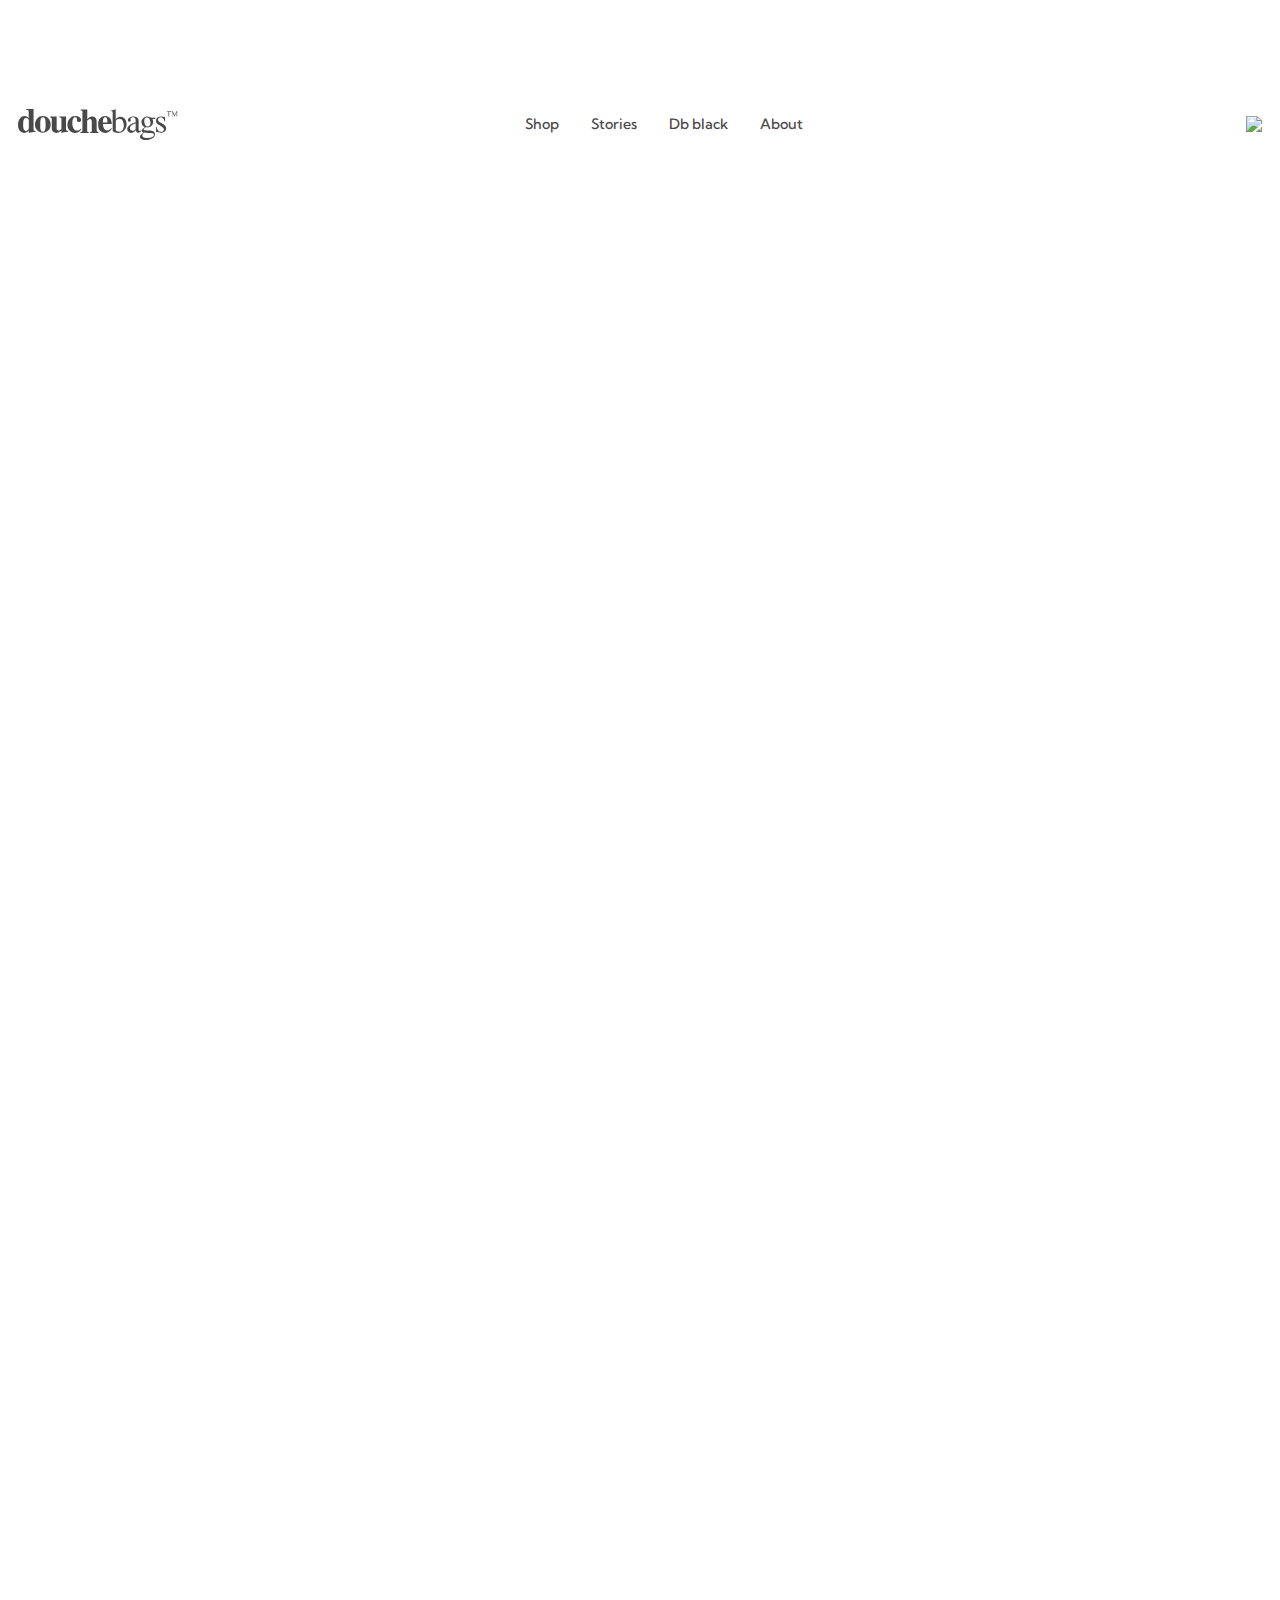
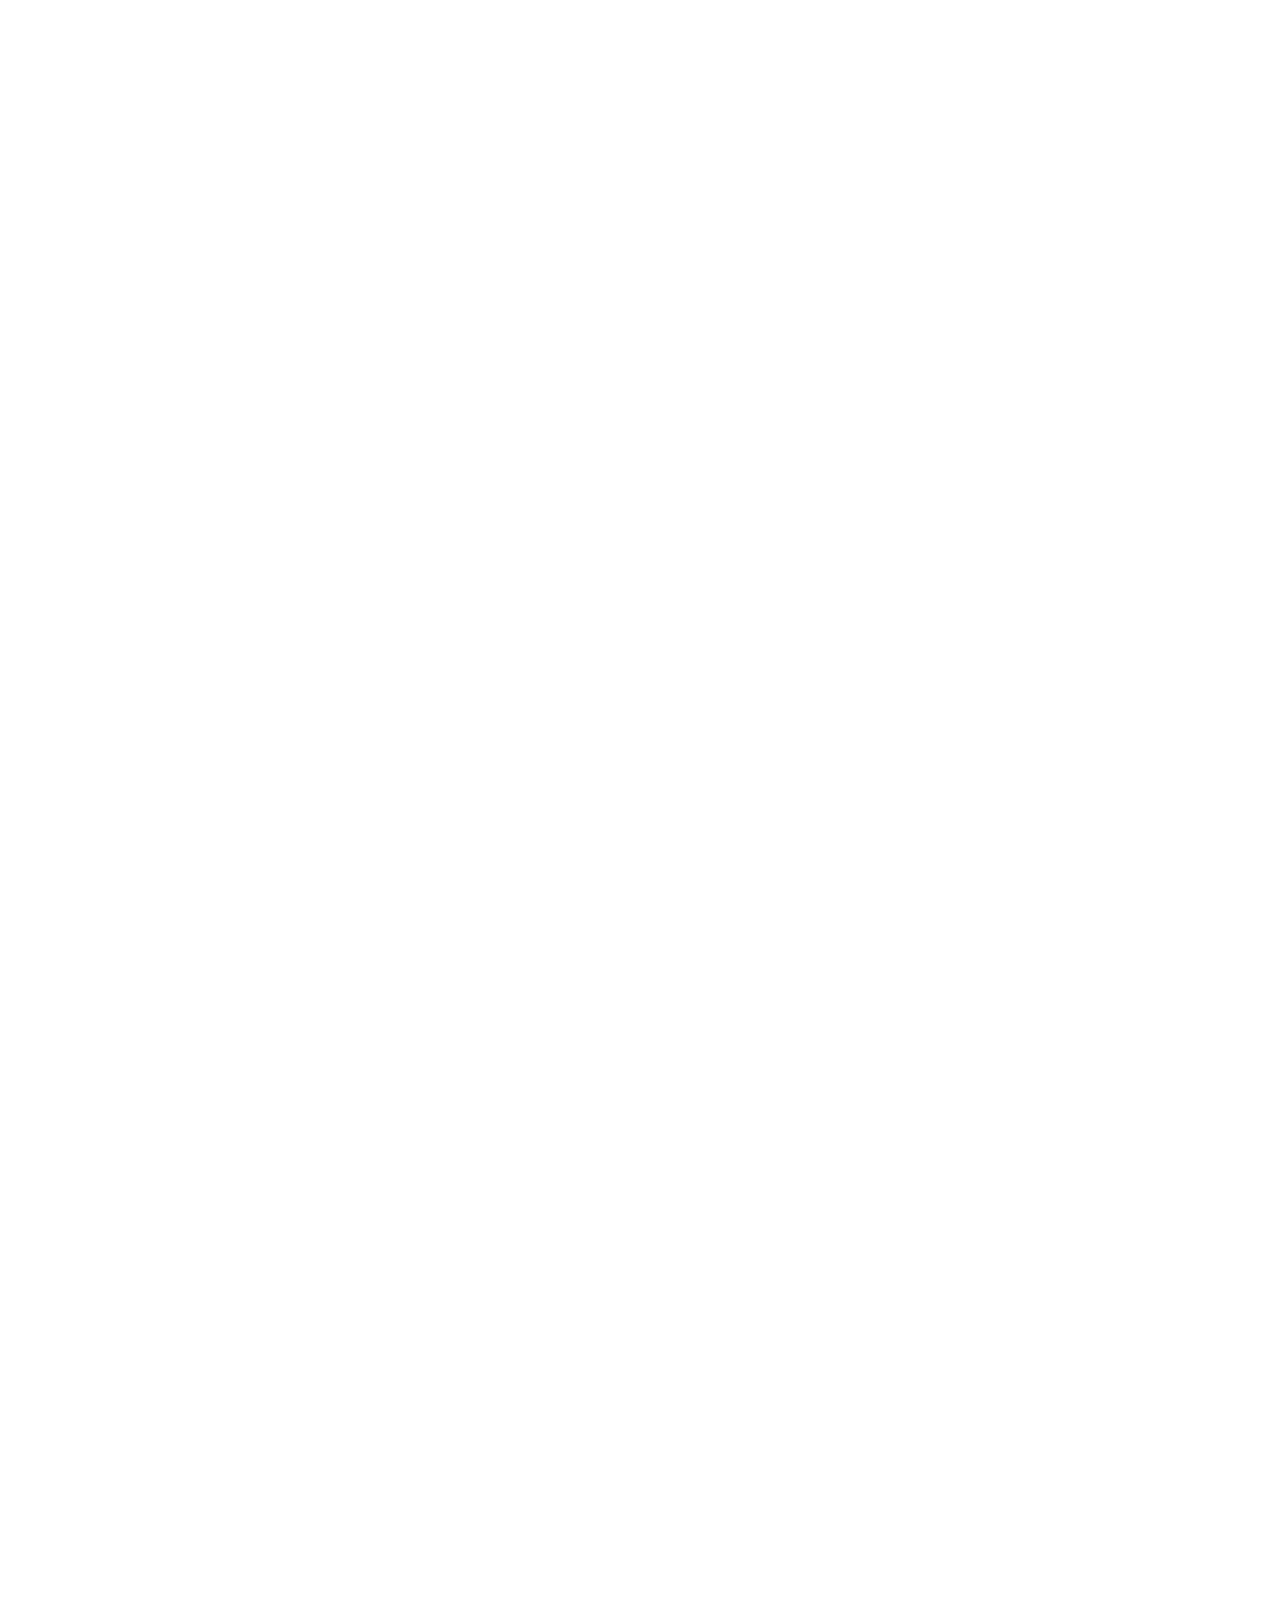
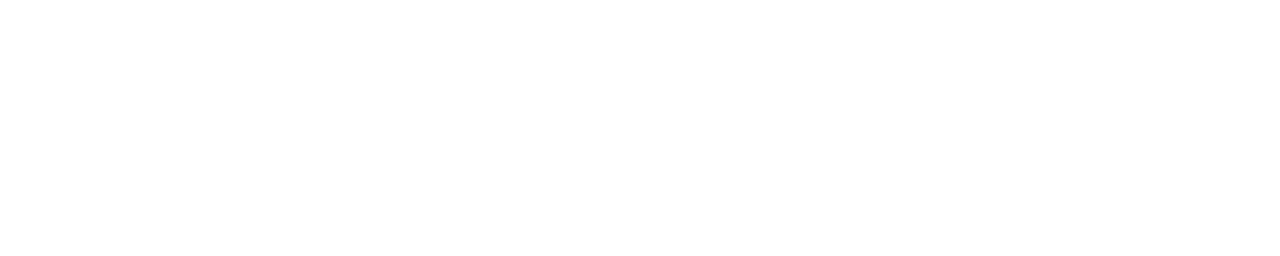
==== commit 82bfcb6a: "Update index.html" ====
--- a/index.html
+++ b/index.html
@@ -10,15 +10,16 @@
 	
 	<link href="styles/style.css" rel="stylesheet">
 	<link href="https://fonts.googleapis.com/css2?family=Kumbh+Sans:wght@300;400;700&display=swap" rel="stylesheet">
+	<link href="https://unpkg.com/aos@2.3.1/dist/aos.css" rel="stylesheet">
 </head>
 
 <body>
+	<section data-aos="fade-up" data-aos-delay="200"  data-aos-easing="ease-out">
+		<h4>From Rio to Madrid to everywhere</h4>
+		<h1>DB x Marcelo Vieira</h1>
+		<a href="#">Explore collection</a>
+	</section>
 	<header>
-		<section>
-			<h4>From Rio to Madrid to everywhere</h4>
-			<h1>DB x Marcelo Vieira</h1>
-			<a href="#">Explore collection</a>
-		</section>
 		<nav>
 			<img src="images/logo.svg">
 			<ul>
@@ -52,8 +53,8 @@
 			</div>
 		</section>
 	</header>
-	<main>
-		<div>
+	<main class="home">
+		<div data-aos="fade-up" data-aos-delay="200"  data-aos-easing="ease-out">
 			<section>
 				<p>Available now</p>
 				<h2>DB x Marcelo Vieira</h2>
@@ -75,7 +76,7 @@
 				<a href="#">Read more</a>
 			</section>
 		</div>
-		<section>
+		<section data-aos="fade-up" data-aos-delay="200"  data-aos-easing="ease-out">
 			<h2>New Arrivals</h2>
 			<p>On trips long and short, our Vieira Purple will give your bags the pop - and good luck - to stand out amongst the masses.</p>
 			<article>
@@ -139,7 +140,7 @@
 				<img>
 			</article>
 		</section>
-		<section>
+		<section data-aos="fade-up" data-aos-delay="200"  data-aos-easing="ease-out">
 			<div>
 				<a href="#">Join now</a>
 			</div>
@@ -153,7 +154,7 @@
 				</ul>
 			</article>
 		</section>
-		<section>
+		<section data-aos="fade-up" data-aos-delay="200"  data-aos-easing="ease-out">
 			<h2>Categories</h2>
 			<article>
 				<h3>Photography</h3>
@@ -168,7 +169,7 @@
 				<a>Explore</a>
 			</article>
 		</section>
-		<section>
+		<section data-aos="fade-up" data-aos-delay="200"  data-aos-easing="ease-out">
 			<article>
 				<h2>Payment</h2>
 				<p>Pay with VISA, MasterCard, Klarna or PayPal in our secure checkout.</p>
@@ -182,14 +183,83 @@
 				<p>Pay with VISA, MasterCard, Klarna or PayPal in our secure checkout.</p>
 			</article>
 		</section>
-		<section>
+		<section data-aos="fade-up" data-aos-delay="200"  data-aos-easing="ease-out">
 			<h2>In The Wild</h2>
 			<p>Our gear is travel tested by some of the world's best athletes, adventures and creators. We are proud to 
 				support and share these meaningful journeys from the Db Family.
 			</p>
+			<div>
+				<img src="images/instagram/1.jpg">
+				<img src="images/instagram/2.jpg">
+				<img src="images/instagram/3.jpg">
+				<img src="images/instagram/4.jpg">
+				<img src="images/instagram/5.jpg">
+				<img src="images/instagram/6.jpg">
+				<img src="images/instagram/7.jpg">
+				<img src="images/instagram/8.jpg">
+				<img src="images/instagram/9.jpg">
+				<img src="images/instagram/10.jpg">
+			</div>
 		</section>
 	</main>
-	<script src="scripts/script.js"></script>
+	<footer data-aos="fade-up" data-aos-delay="200"  data-aos-easing="ease-out">
+		<div>
+			<form>
+				<div>
+					<label for="email">Sign up to Db Black</label>
+					<input type="email" id="email" placeholder="Enter E-mail">
+				</div>
+				<div>
+					<label>Country</label>
+					<select name="country" id="country">
+						<option value="Australia">🇦🇺&emsp;Australia, AUD</option>
+						<option value="Austria">🇦🇹&emsp;Austria, EUR</option>
+						<option value="Belgium">🇧🇪&emsp;Belgium, EUR</option>
+						<option value="Canada">🇨🇦&emsp;Canada, CAD</option>
+						<option value="Denmark">🇩🇰&emsp;Denmark, DKK</option>
+						<option value="France">🇫🇷&emsp;France, EUR</option>
+						<option value="Germany">🇩🇪&emsp;Germany, EUR</option>
+						<option value="Italy">🇮🇹&emsp;Italy, EUR</option>
+						<option value="Netherlands" selected="selected">🇳🇱&emsp;Netherlands, EUR</option>
+						<option value="Norway">🇳🇴&emsp;Norway, NOK</option>
+						<option value="Spain">🇪🇸&emsp;Spain, EUR</option>
+						<option value="Sweden">🇸🇪&emsp;Sweden, SEK</option>
+						<option value="United Kingdom">🇬🇧&emsp;United Kingdom, GBP</option>
+						<option value="United States">🇺🇸&emsp;United States, USD</option>
+					</select>
+				</div>
+				<div>
+					<label>Language</label>
+					<select name="language" id="language">
+						<option value="Germany">🇩🇪&emsp;German</option>
+						<option value="United Kingdom" selected="selected">🇬🇧&emsp;English</option>
+					</select>
+				</div>
+			</form>
+			<section>
+				<h3>Usefull links</h3>
+				<a>Home</a>
+				<a>Help Centra</a>
+				<a>Shop</a>
+				<a>Warranty</a>
+				<a>Stories</a>
+				<a>Returns</a>
+				<a>About</a>
+				<a>Careers</a>
+				<a>Db Pro</a>
+				<a>Retailers</a>
+			</section>
+			<section>
+				<h3>Other information</h3>
+				<p>2020, Douchebags. All rights reserverd</p>
+				<a>Terms & Douchebags</a>
+				<a>Privacy Statement</a>
+			</section>
+		</div>
+	</footer>
+	<!-- <script src="scripts/script.js"></script>
+	<script src="https://unpkg.com/aos@2.3.1/dist/aos.js"></script>
+	<script>AOS.init();</script> -->
 </body>
 	
 </html>
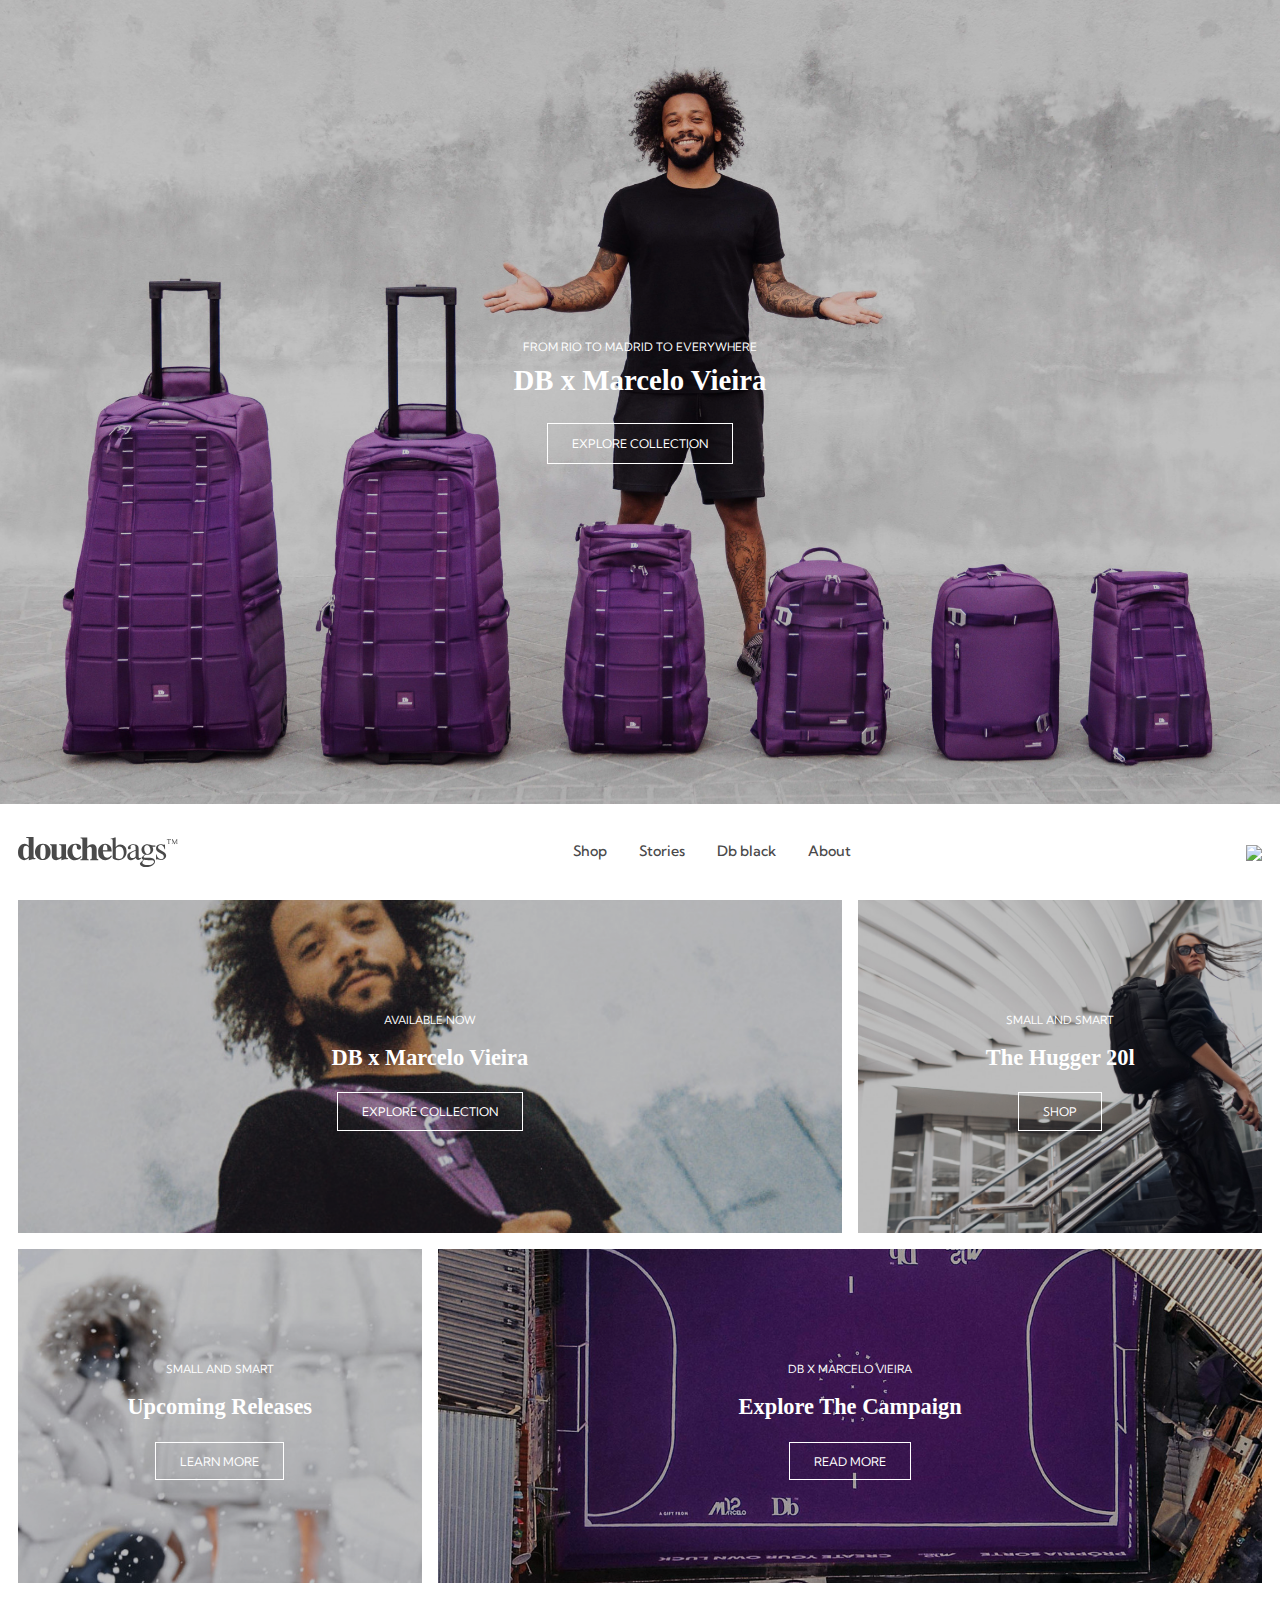
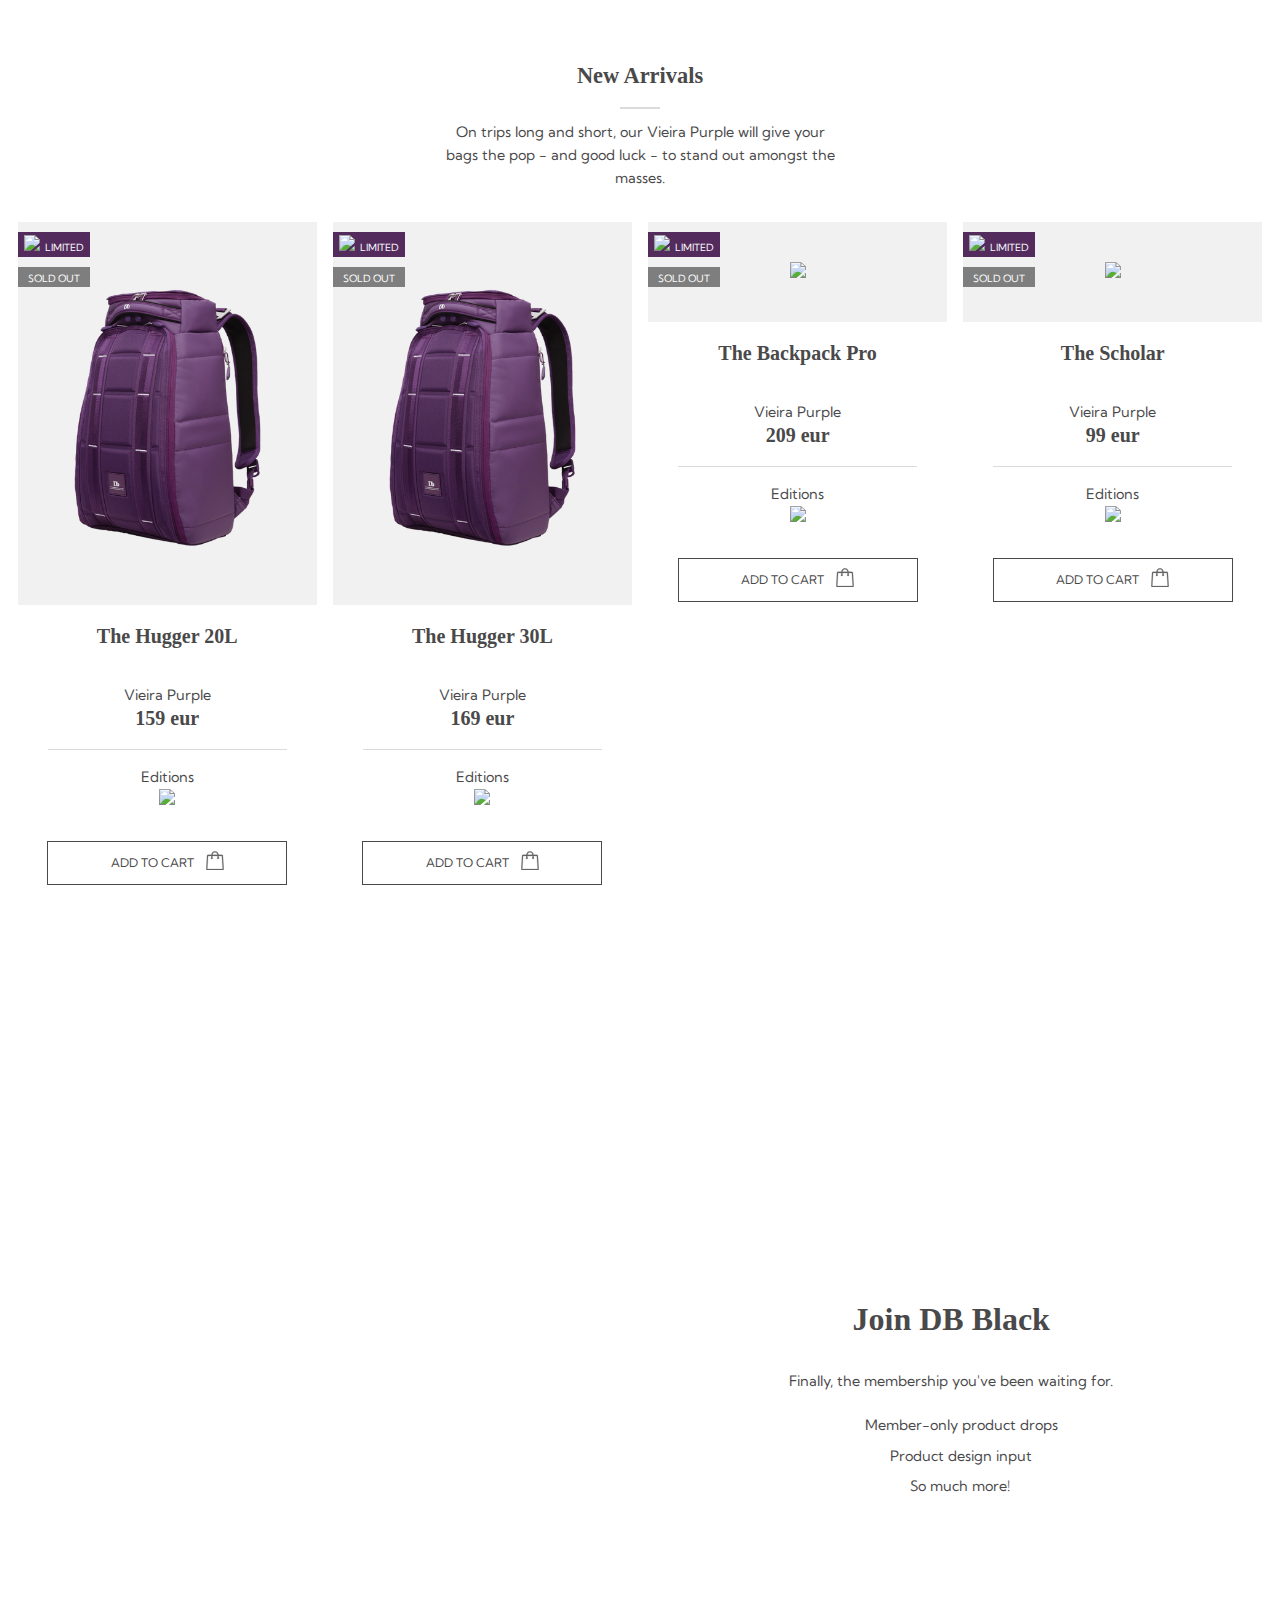
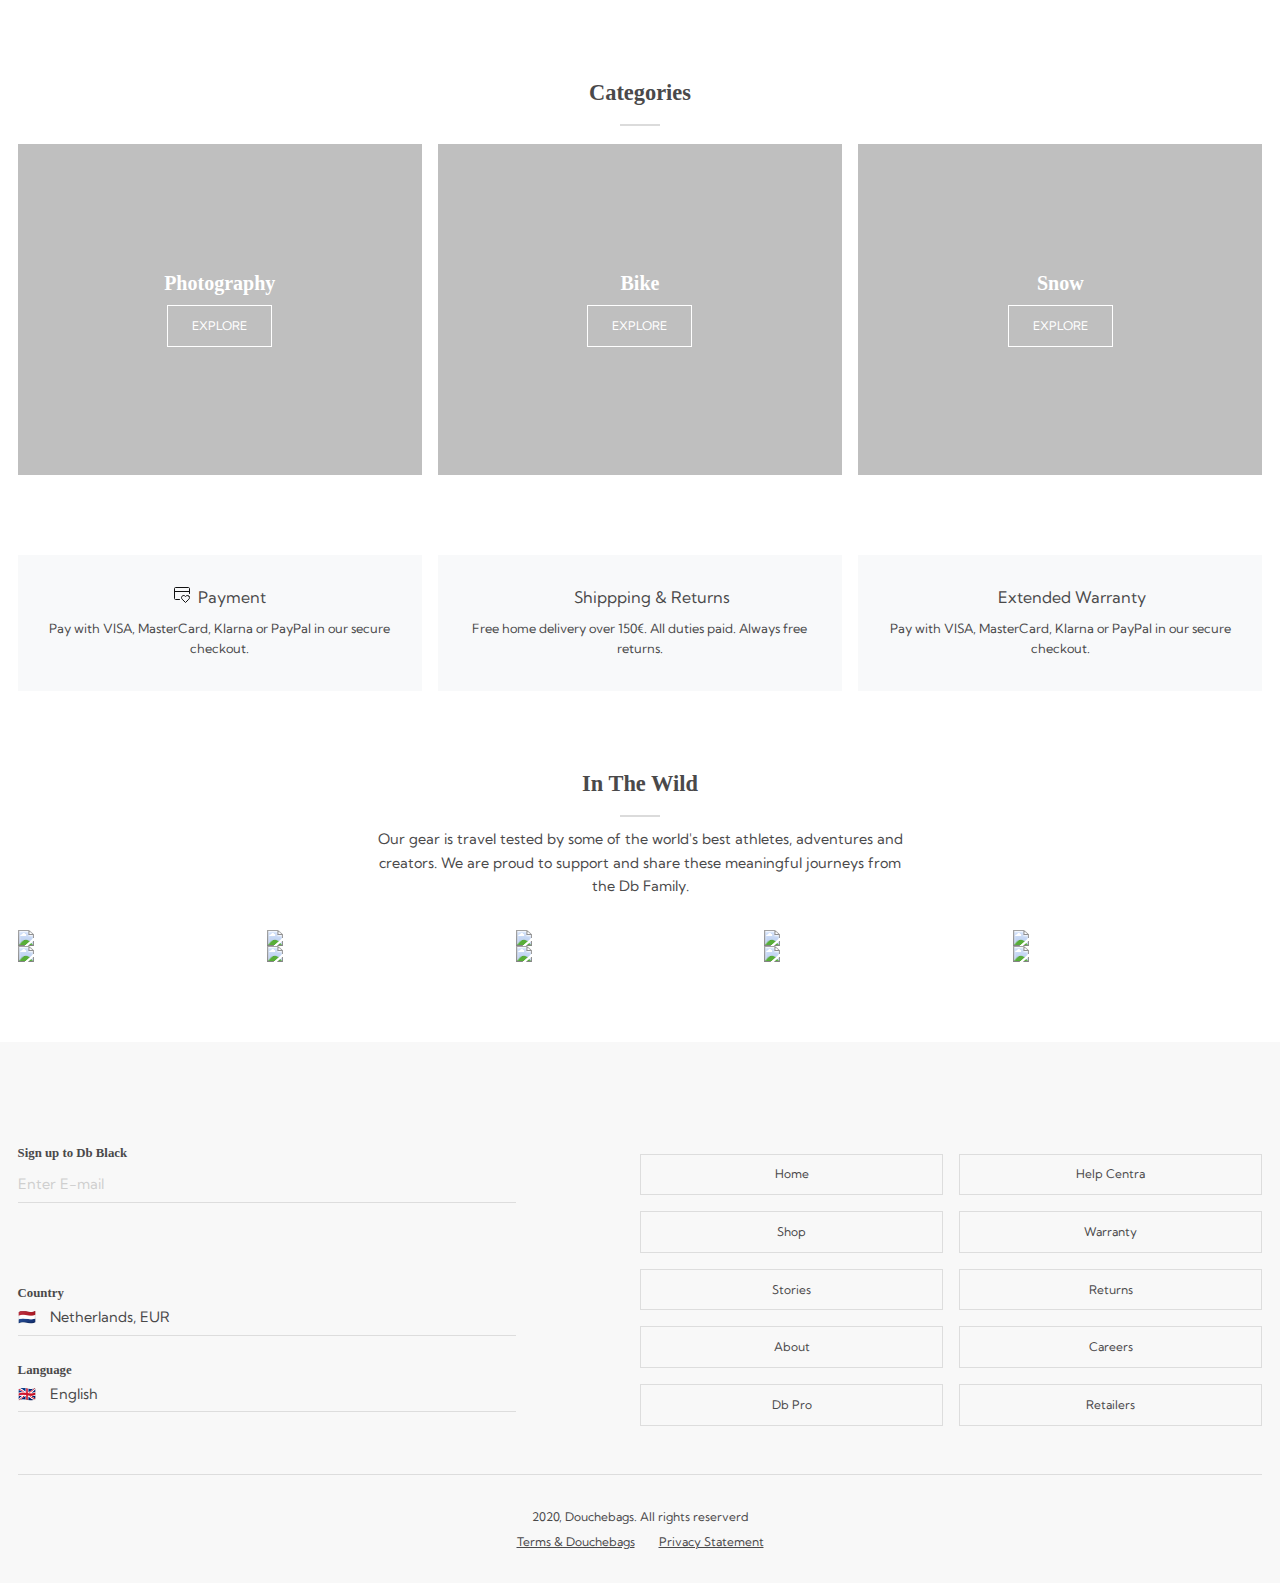
==== commit b95c9bda: "Fix" ====
--- a/index.html
+++ b/index.html
@@ -14,25 +14,24 @@
 </head>
 
 <body>
-	<section data-aos="fade-up" data-aos-delay="200"  data-aos-easing="ease-out">
+	<section>
 		<h4>From Rio to Madrid to everywhere</h4>
 		<h1>DB x Marcelo Vieira</h1>
-		<a href="#">Explore collection</a>
+		<a href="index.html">Explore collection</a>
 	</section>
 	<header>
 		<nav>
 			<img src="images/logo.svg">
-			<ul>
-				<li><button><img src="images/shopping-bag.svg"></button></li>
-				<li><button id="mobile-menu-button"><img src="images/menu.svg"></button></li>
-			</ul>
 			<ul>
 				<li><a href="#">Shop</a></li>
 				<li><a href="#">Stories</a></li>
 				<li><a href="#">Db black</a></li>
 				<li><a href="#">About</a></li>
 			</ul>
-			<img src="images/shopping-bag.svg">
+			<ul>
+				<li><button id="shopping-cart-button"><img src="images/shopping-bag.svg"><span id="cartText"></span></button></li>
+				<li><button id="mobile-menu-button"><img src="images/menu.svg"></button></li>
+			</ul>
 		</nav>
 		<section id="mobile-overlay">
 			<div>
@@ -54,7 +53,7 @@
 		</section>
 	</header>
 	<main class="home">
-		<div data-aos="fade-up" data-aos-delay="200"  data-aos-easing="ease-out">
+		<div>
 			<section>
 				<p>Available now</p>
 				<h2>DB x Marcelo Vieira</h2>
@@ -76,7 +75,7 @@
 				<a href="#">Read more</a>
 			</section>
 		</div>
-		<section data-aos="fade-up" data-aos-delay="200"  data-aos-easing="ease-out">
+		<section>
 			<h2>New Arrivals</h2>
 			<p>On trips long and short, our Vieira Purple will give your bags the pop - and good luck - to stand out amongst the masses.</p>
 			<article>
@@ -92,7 +91,14 @@
 				<h3>159 eur</h3>
 				<p>Editions</p>
 				<img src="images/check.svg">
-				<img>
+				<button class="addToCart">Add to Cart 
+					<svg viewBox="0 0 78 84" xmlns="http://www.w3.org/2000/svg">
+						<path fill-rule="evenodd" clip-rule="evenodd" d="M4.4644 20.2967C4.58217 18.3102 6.22969 16.7684 8.21156 16.7684H69.4847C71.4582 16.7684 73.103 18.2983 73.2305 20.2772C73.2305 20.2774 73.2305 20.2777 73.2305 20.2779L76.9923 78.5889L76.9923 78.5892C77.1319 80.7566 75.4081 82.5798 73.2461 82.5798H4.75387C2.59972 82.5798 0.878602 80.7689 1.00672 78.6083L4.4644 20.2967C4.4644 20.2967 4.4644 20.2967 4.4644 20.2967ZM8.99305 21.3515L5.63418 77.9967H72.3614L68.7071 21.3515H8.99305ZM68.6568 20.5716L68.6568 20.5723Z"/>
+						<path d="M28.7281 31.6588C28.7281 33.6209 27.1375 35.2115 25.1754 35.2115C23.2134 35.2115 21.623 33.6209 21.623 31.6588C21.623 29.6967 23.2134 28.1063 25.1754 28.1063C27.1376 28.1063 28.7281 29.6968 28.7281 31.6588Z" />
+						<path d="M55.8789 31.6588C55.8789 33.6208 54.2883 35.2115 52.3262 35.2115C50.3642 35.2115 48.774 33.6209 48.774 31.6588C48.774 29.6967 50.3642 28.1063 52.3262 28.1063C54.2883 28.1063 55.8789 29.6968 55.8789 31.6588Z" />
+						<path fill-rule="evenodd" clip-rule="evenodd" d="M27.6259 20.9252L27.6259 20.9264L27.626 20.9372V31.6589H23.0429V20.9596L23.0428 20.9507L23.0427 20.8981C23.0427 20.8547 23.0431 20.7949 23.0442 20.7196C23.0463 20.569 23.0514 20.3565 23.0632 20.0908C23.0866 19.5601 23.1365 18.8132 23.2425 17.9212C23.4529 16.1495 23.8912 13.7451 24.8172 11.3074C25.7406 8.87627 27.1932 6.2967 29.5004 4.31313C31.8514 2.29196 34.9652 1 38.9587 1C42.9525 1 46.063 2.29211 48.4077 4.31612C50.7084 6.30206 52.15 8.88417 53.0623 11.3162C53.9772 13.755 54.4043 16.16 54.6063 17.9318C54.708 18.8239 54.7544 19.5709 54.7754 20.1016C54.7858 20.3673 54.79 20.5799 54.7914 20.7304C54.7921 20.8057 54.7922 20.8656 54.792 20.9089L54.7917 20.9615L54.7916 20.9647V31.6589H50.2085V20.9318L50.2087 20.9167L50.2088 20.9144L50.2088 20.9128L50.2089 20.8911C50.209 20.8677 50.209 20.8284 50.2085 20.7744C50.2074 20.6662 50.2043 20.4993 50.1958 20.2822C50.1786 19.8472 50.1397 19.2146 50.0527 18.4511C49.8771 16.9119 49.5125 14.9021 48.7712 12.926C48.0274 10.9433 46.9481 9.11065 45.413 7.78551C43.9219 6.49842 41.8815 5.58315 38.9587 5.58315C36.036 5.58315 33.9886 6.49858 32.4882 7.78849C30.9441 9.116 29.8551 10.9512 29.1016 12.9349C28.3506 14.9119 27.9764 16.9224 27.7936 18.4617C27.703 19.2253 27.6611 19.858 27.6419 20.293C27.6323 20.5102 27.6284 20.677 27.6268 20.7852C27.6261 20.8392 27.6259 20.8785 27.6259 20.902L27.6259 20.9252Z" />
+					</svg>
+				</button>
 			</article>
 			<article>
 				<ul>
@@ -107,7 +113,14 @@
 				<h3>169 eur</h3>
 				<p>Editions</p>
 				<img src="images/check.svg">
-				<img>
+				<button class="addToCart">Add to Cart 
+					<svg viewBox="0 0 78 84" xmlns="http://www.w3.org/2000/svg">
+						<path fill-rule="evenodd" clip-rule="evenodd" d="M4.4644 20.2967C4.58217 18.3102 6.22969 16.7684 8.21156 16.7684H69.4847C71.4582 16.7684 73.103 18.2983 73.2305 20.2772C73.2305 20.2774 73.2305 20.2777 73.2305 20.2779L76.9923 78.5889L76.9923 78.5892C77.1319 80.7566 75.4081 82.5798 73.2461 82.5798H4.75387C2.59972 82.5798 0.878602 80.7689 1.00672 78.6083L4.4644 20.2967C4.4644 20.2967 4.4644 20.2967 4.4644 20.2967ZM8.99305 21.3515L5.63418 77.9967H72.3614L68.7071 21.3515H8.99305ZM68.6568 20.5716L68.6568 20.5723Z"/>
+						<path d="M28.7281 31.6588C28.7281 33.6209 27.1375 35.2115 25.1754 35.2115C23.2134 35.2115 21.623 33.6209 21.623 31.6588C21.623 29.6967 23.2134 28.1063 25.1754 28.1063C27.1376 28.1063 28.7281 29.6968 28.7281 31.6588Z" />
+						<path d="M55.8789 31.6588C55.8789 33.6208 54.2883 35.2115 52.3262 35.2115C50.3642 35.2115 48.774 33.6209 48.774 31.6588C48.774 29.6967 50.3642 28.1063 52.3262 28.1063C54.2883 28.1063 55.8789 29.6968 55.8789 31.6588Z" />
+						<path fill-rule="evenodd" clip-rule="evenodd" d="M27.6259 20.9252L27.6259 20.9264L27.626 20.9372V31.6589H23.0429V20.9596L23.0428 20.9507L23.0427 20.8981C23.0427 20.8547 23.0431 20.7949 23.0442 20.7196C23.0463 20.569 23.0514 20.3565 23.0632 20.0908C23.0866 19.5601 23.1365 18.8132 23.2425 17.9212C23.4529 16.1495 23.8912 13.7451 24.8172 11.3074C25.7406 8.87627 27.1932 6.2967 29.5004 4.31313C31.8514 2.29196 34.9652 1 38.9587 1C42.9525 1 46.063 2.29211 48.4077 4.31612C50.7084 6.30206 52.15 8.88417 53.0623 11.3162C53.9772 13.755 54.4043 16.16 54.6063 17.9318C54.708 18.8239 54.7544 19.5709 54.7754 20.1016C54.7858 20.3673 54.79 20.5799 54.7914 20.7304C54.7921 20.8057 54.7922 20.8656 54.792 20.9089L54.7917 20.9615L54.7916 20.9647V31.6589H50.2085V20.9318L50.2087 20.9167L50.2088 20.9144L50.2088 20.9128L50.2089 20.8911C50.209 20.8677 50.209 20.8284 50.2085 20.7744C50.2074 20.6662 50.2043 20.4993 50.1958 20.2822C50.1786 19.8472 50.1397 19.2146 50.0527 18.4511C49.8771 16.9119 49.5125 14.9021 48.7712 12.926C48.0274 10.9433 46.9481 9.11065 45.413 7.78551C43.9219 6.49842 41.8815 5.58315 38.9587 5.58315C36.036 5.58315 33.9886 6.49858 32.4882 7.78849C30.9441 9.116 29.8551 10.9512 29.1016 12.9349C28.3506 14.9119 27.9764 16.9224 27.7936 18.4617C27.703 19.2253 27.6611 19.858 27.6419 20.293C27.6323 20.5102 27.6284 20.677 27.6268 20.7852C27.6261 20.8392 27.6259 20.8785 27.6259 20.902L27.6259 20.9252Z" />
+					</svg>
+				</button>
 			</article>
 			<article>
 				<ul>
@@ -122,7 +135,14 @@
 				<h3>209 eur</h3>
 				<p>Editions</p>
 				<img src="images/check.svg">
-				<img>
+				<button class="addToCart">Add to Cart 
+					<svg viewBox="0 0 78 84" xmlns="http://www.w3.org/2000/svg">
+						<path fill-rule="evenodd" clip-rule="evenodd" d="M4.4644 20.2967C4.58217 18.3102 6.22969 16.7684 8.21156 16.7684H69.4847C71.4582 16.7684 73.103 18.2983 73.2305 20.2772C73.2305 20.2774 73.2305 20.2777 73.2305 20.2779L76.9923 78.5889L76.9923 78.5892C77.1319 80.7566 75.4081 82.5798 73.2461 82.5798H4.75387C2.59972 82.5798 0.878602 80.7689 1.00672 78.6083L4.4644 20.2967C4.4644 20.2967 4.4644 20.2967 4.4644 20.2967ZM8.99305 21.3515L5.63418 77.9967H72.3614L68.7071 21.3515H8.99305ZM68.6568 20.5716L68.6568 20.5723Z"/>
+						<path d="M28.7281 31.6588C28.7281 33.6209 27.1375 35.2115 25.1754 35.2115C23.2134 35.2115 21.623 33.6209 21.623 31.6588C21.623 29.6967 23.2134 28.1063 25.1754 28.1063C27.1376 28.1063 28.7281 29.6968 28.7281 31.6588Z" />
+						<path d="M55.8789 31.6588C55.8789 33.6208 54.2883 35.2115 52.3262 35.2115C50.3642 35.2115 48.774 33.6209 48.774 31.6588C48.774 29.6967 50.3642 28.1063 52.3262 28.1063C54.2883 28.1063 55.8789 29.6968 55.8789 31.6588Z" />
+						<path fill-rule="evenodd" clip-rule="evenodd" d="M27.6259 20.9252L27.6259 20.9264L27.626 20.9372V31.6589H23.0429V20.9596L23.0428 20.9507L23.0427 20.8981C23.0427 20.8547 23.0431 20.7949 23.0442 20.7196C23.0463 20.569 23.0514 20.3565 23.0632 20.0908C23.0866 19.5601 23.1365 18.8132 23.2425 17.9212C23.4529 16.1495 23.8912 13.7451 24.8172 11.3074C25.7406 8.87627 27.1932 6.2967 29.5004 4.31313C31.8514 2.29196 34.9652 1 38.9587 1C42.9525 1 46.063 2.29211 48.4077 4.31612C50.7084 6.30206 52.15 8.88417 53.0623 11.3162C53.9772 13.755 54.4043 16.16 54.6063 17.9318C54.708 18.8239 54.7544 19.5709 54.7754 20.1016C54.7858 20.3673 54.79 20.5799 54.7914 20.7304C54.7921 20.8057 54.7922 20.8656 54.792 20.9089L54.7917 20.9615L54.7916 20.9647V31.6589H50.2085V20.9318L50.2087 20.9167L50.2088 20.9144L50.2088 20.9128L50.2089 20.8911C50.209 20.8677 50.209 20.8284 50.2085 20.7744C50.2074 20.6662 50.2043 20.4993 50.1958 20.2822C50.1786 19.8472 50.1397 19.2146 50.0527 18.4511C49.8771 16.9119 49.5125 14.9021 48.7712 12.926C48.0274 10.9433 46.9481 9.11065 45.413 7.78551C43.9219 6.49842 41.8815 5.58315 38.9587 5.58315C36.036 5.58315 33.9886 6.49858 32.4882 7.78849C30.9441 9.116 29.8551 10.9512 29.1016 12.9349C28.3506 14.9119 27.9764 16.9224 27.7936 18.4617C27.703 19.2253 27.6611 19.858 27.6419 20.293C27.6323 20.5102 27.6284 20.677 27.6268 20.7852C27.6261 20.8392 27.6259 20.8785 27.6259 20.902L27.6259 20.9252Z" />
+					</svg>
+				</button>
 			</article>
 			<article>
 				<ul>
@@ -137,10 +157,23 @@
 				<h3>99 eur</h3>
 				<p>Editions</p>
 				<img src="images/check.svg">
-				<img>
-			</article>
-		</section>
-		<section data-aos="fade-up" data-aos-delay="200"  data-aos-easing="ease-out">
+				<button class="addToCart">Add to Cart 
+					<svg viewBox="0 0 78 84" xmlns="http://www.w3.org/2000/svg">
+						<path fill-rule="evenodd" clip-rule="evenodd" d="M4.4644 20.2967C4.58217 18.3102 6.22969 16.7684 8.21156 16.7684H69.4847C71.4582 16.7684 73.103 18.2983 73.2305 20.2772C73.2305 20.2774 73.2305 20.2777 73.2305 20.2779L76.9923 78.5889L76.9923 78.5892C77.1319 80.7566 75.4081 82.5798 73.2461 82.5798H4.75387C2.59972 82.5798 0.878602 80.7689 1.00672 78.6083L4.4644 20.2967C4.4644 20.2967 4.4644 20.2967 4.4644 20.2967ZM8.99305 21.3515L5.63418 77.9967H72.3614L68.7071 21.3515H8.99305ZM68.6568 20.5716L68.6568 20.5723Z"/>
+						<path d="M28.7281 31.6588C28.7281 33.6209 27.1375 35.2115 25.1754 35.2115C23.2134 35.2115 21.623 33.6209 21.623 31.6588C21.623 29.6967 23.2134 28.1063 25.1754 28.1063C27.1376 28.1063 28.7281 29.6968 28.7281 31.6588Z" />
+						<path d="M55.8789 31.6588C55.8789 33.6208 54.2883 35.2115 52.3262 35.2115C50.3642 35.2115 48.774 33.6209 48.774 31.6588C48.774 29.6967 50.3642 28.1063 52.3262 28.1063C54.2883 28.1063 55.8789 29.6968 55.8789 31.6588Z" />
+						<path fill-rule="evenodd" clip-rule="evenodd" d="M27.6259 20.9252L27.6259 20.9264L27.626 20.9372V31.6589H23.0429V20.9596L23.0428 20.9507L23.0427 20.8981C23.0427 20.8547 23.0431 20.7949 23.0442 20.7196C23.0463 20.569 23.0514 20.3565 23.0632 20.0908C23.0866 19.5601 23.1365 18.8132 23.2425 17.9212C23.4529 16.1495 23.8912 13.7451 24.8172 11.3074C25.7406 8.87627 27.1932 6.2967 29.5004 4.31313C31.8514 2.29196 34.9652 1 38.9587 1C42.9525 1 46.063 2.29211 48.4077 4.31612C50.7084 6.30206 52.15 8.88417 53.0623 11.3162C53.9772 13.755 54.4043 16.16 54.6063 17.9318C54.708 18.8239 54.7544 19.5709 54.7754 20.1016C54.7858 20.3673 54.79 20.5799 54.7914 20.7304C54.7921 20.8057 54.7922 20.8656 54.792 20.9089L54.7917 20.9615L54.7916 20.9647V31.6589H50.2085V20.9318L50.2087 20.9167L50.2088 20.9144L50.2088 20.9128L50.2089 20.8911C50.209 20.8677 50.209 20.8284 50.2085 20.7744C50.2074 20.6662 50.2043 20.4993 50.1958 20.2822C50.1786 19.8472 50.1397 19.2146 50.0527 18.4511C49.8771 16.9119 49.5125 14.9021 48.7712 12.926C48.0274 10.9433 46.9481 9.11065 45.413 7.78551C43.9219 6.49842 41.8815 5.58315 38.9587 5.58315C36.036 5.58315 33.9886 6.49858 32.4882 7.78849C30.9441 9.116 29.8551 10.9512 29.1016 12.9349C28.3506 14.9119 27.9764 16.9224 27.7936 18.4617C27.703 19.2253 27.6611 19.858 27.6419 20.293C27.6323 20.5102 27.6284 20.677 27.6268 20.7852C27.6261 20.8392 27.6259 20.8785 27.6259 20.902L27.6259 20.9252Z" />
+					</svg>
+				</button>
+			</article>
+			<div id="shoppingCartOverlay">
+				<section>
+					<h2>Shopping Cart</h2>
+					<p>Bla Bla Bla</p>
+				</section>
+			</div>
+		</section>
+		<section>
 			<div>
 				<a href="#">Join now</a>
 			</div>
@@ -154,22 +187,22 @@
 				</ul>
 			</article>
 		</section>
-		<section data-aos="fade-up" data-aos-delay="200"  data-aos-easing="ease-out">
+		<section>
 			<h2>Categories</h2>
 			<article>
 				<h3>Photography</h3>
-				<a>Explore</a>
+				<a href="">Explore</a>
 			</article>
 			<article>
 				<h3>Bike</h3>
-				<a>Explore</a>
+				<a href="">Explore</a>
 			</article>
 			<article>
 				<h3>Snow</h3>
-				<a>Explore</a>
-			</article>
-		</section>
-		<section data-aos="fade-up" data-aos-delay="200"  data-aos-easing="ease-out">
+				<a href="">Explore</a>
+			</article>
+		</section>
+		<section>
 			<article>
 				<h2>Payment</h2>
 				<p>Pay with VISA, MasterCard, Klarna or PayPal in our secure checkout.</p>
@@ -183,7 +216,7 @@
 				<p>Pay with VISA, MasterCard, Klarna or PayPal in our secure checkout.</p>
 			</article>
 		</section>
-		<section data-aos="fade-up" data-aos-delay="200"  data-aos-easing="ease-out">
+		<section>
 			<h2>In The Wild</h2>
 			<p>Our gear is travel tested by some of the world's best athletes, adventures and creators. We are proud to 
 				support and share these meaningful journeys from the Db Family.
@@ -202,7 +235,7 @@
 			</div>
 		</section>
 	</main>
-	<footer data-aos="fade-up" data-aos-delay="200"  data-aos-easing="ease-out">
+	<footer>
 		<div>
 			<form>
 				<div>
@@ -238,28 +271,26 @@
 			</form>
 			<section>
 				<h3>Usefull links</h3>
-				<a>Home</a>
-				<a>Help Centra</a>
-				<a>Shop</a>
-				<a>Warranty</a>
-				<a>Stories</a>
-				<a>Returns</a>
-				<a>About</a>
-				<a>Careers</a>
-				<a>Db Pro</a>
-				<a>Retailers</a>
+				<a href="">Home</a>
+				<a href="">Help Centra</a>
+				<a href="">Shop</a>
+				<a href="">Warranty</a>
+				<a href="">Stories</a>
+				<a href="">Returns</a>
+				<a href="">About</a>
+				<a href="">Careers</a>
+				<a href="">Db Pro</a>
+				<a href="">Retailers</a>
 			</section>
 			<section>
 				<h3>Other information</h3>
 				<p>2020, Douchebags. All rights reserverd</p>
-				<a>Terms & Douchebags</a>
-				<a>Privacy Statement</a>
+				<a href="">Terms & Douchebags</a>
+				<a href="">Privacy Statement</a>
 			</section>
 		</div>
 	</footer>
-	<!-- <script src="scripts/script.js"></script>
-	<script src="https://unpkg.com/aos@2.3.1/dist/aos.js"></script>
-	<script>AOS.init();</script> -->
+	<script src="scripts/script.js"></script>
 </body>
 	
 </html>
--- a/styles/style.css
+++ b/styles/style.css
@@ -4,7 +4,7 @@
   padding: 0;
   margin: 0;
   border: 0;
-  outline: 0;
+  /* outline: 0; */
 }
 
 a {
@@ -66,77 +66,83 @@
   color: #FFFFFF;
 }
 
+button {
+  margin: 0;
+  padding: 1em 2em;
+  border: 1px solid #4a494a;
+  text-transform: uppercase;
+  font-family: 'Kumbh Sans', sans-serif;
+  color: #4a494a;
+  background: white;
+  font-size: 0.75em;
+  line-height: 1.5em;
+  text-decoration: none;
+  transition: .4s ease;
+  cursor: pointer;
+}
+
+button:hover {
+  background: rgba(0, 0, 0, 0.6);
+  color: #FFFFFF;
+}
+
 /******************* Forms ****************/
 
 form label {
   color: #4a494a;
   font-family: 'Playfair Display', serif;
-  font-size: 0.75em;
+  font-size: 0.8em;
   font-weight: 600;
 }
 
 form input {
-  outline: none;
   border: none;
   background: none !important;
   border-bottom: 1px solid #dddddd;
   width: 100%;
-  padding: 1.25em 0 0.6em;
+  padding: 1em 0 0.6em;
   font-family: 'Kumbh Sans', sans-serif;
   color: #4a494a;
-  font-size: 1em;
+  font-size: 0.9em;
 }
 
 form input::placeholder {
   color: #cfcfcf;
 }
 
+form select {
+  border: none;
+  background: none !important;
+  border-bottom: 1px solid #dddddd;
+  width: 100%;
+  padding: 0.5em 0 0.6em;
+  font-family: 'Kumbh Sans', sans-serif;
+  color: #4a494a;
+  font-size: 0.9em;
+  -webkit-appearance: none;
+   -moz-appearance: none;
+   appearance: none;
+   border-radius: 0;
+}
+
 /******************* Header ****************/
 
-header section:first-of-type {
-  height: calc(100vh - 6em);
-  background: url(../images/marcelo-douchebags-01.jpg);
-  background-repeat: no-repeat;
-  background-size: cover;
-  background-position: center center;
-  text-align: center;
-  overflow: hidden;
-  display: flex;
-  flex-direction: column;
-  align-items: center;
-  justify-content: center;
-}
-
-header section:first-of-type:after {
-  content: "";
-  position: absolute;
-  width: 100%;
-  height: calc(100vh - 6em);
-  background: rgba(0, 0, 0, 0.200);
+header {
+  position: sticky;
   top: 0;
-  left: 0;
-}
-
-header section:first-of-type h1,h4 {
-  color: white;
-  z-index: 2;
-  margin-bottom: .9em;
-}
-
-header section:first-of-type a {
-  color: white;
-  border-color: white;
-  z-index: 2;
+  background: white;
+  z-index: 999;
 }
 
 header nav {
   max-width: 1280px;
   margin: auto;
-  height: 6em;
+  height: 5em;
   padding: 0 1.1em;
   display: flex;
   justify-content: space-between;
   align-items: center;
+  transition: .4s ease;
 }
 
 header nav > img:first-of-type {
@@ -145,8 +151,7 @@
 }
 
 header nav ul:first-of-type {
-  display: flex;
-  list-style-type: none;
+  display: none;
 }
 
 header nav ul a {
@@ -161,44 +166,75 @@
   color: black;
 }
 
-header nav ul:first-of-type li:first-of-type {
-  margin-right: 1.5em;
+header nav ul:last-of-type {
+  display: flex;
+  list-style-type: none;
+}
+
+header nav ul:last-of-type li:last-of-type {
+  display: block;
+  margin-left: 1.5em;
 }
 
 header nav ul button {
   background: none;
   cursor: pointer;
+  position: relative;
+}
+
+header nav ul button:hover {
+  background: none;
+  opacity: 0.7;
 }
 
 header nav ul button img {
   width: 1.8em;
-  margin-top: .6em;
+  margin-top: .5em;
+}
+
+header nav ul button span.visible {
+  padding: 0.8em;
+  position: absolute;
+  right: -0.6em;
+  top: 0;
+  background: black;
+  color: white;
+  display: flex;
+  align-items: center;
+  justify-content: center;
+  border-radius: 100%;
+  width: 1em;
+  height: 1em;
 }
 
 /* Desktop Nav */
-header nav ul:last-of-type {
-  display: none;
+header nav ul:first-of-type {
   list-style-type: none;
 }
 
-header nav ul:last-of-type li{
+header nav ul:first-of-type li{
   margin-left: 2em;
 }
 
-header nav ul:last-of-type li:first-of-type{
+header nav ul:first-of-type li:first-of-type{
   margin-left: 0;
 }
 
-header nav ul:last-of-type a {
+header nav ul:first-of-type a {
   text-transform: none;
   font-weight: 500;
   font-size: .9em;
 }
 
-header nav > img:last-of-type {
-  max-width: 1.5em;
-  margin-left: 6em;
-  display: none;
+header nav ul:last-of-type button {
+  position: relative;
+  max-width: 2em;
+  padding: 0;
+  border: none;
+}
+
+header nav ul:last-of-type button img {
+  width: 100%;
 }
 
 /* Mobile Nav Open */
@@ -236,6 +272,7 @@
   border: none;
   cursor: pointer;
   transition: .5s;
+  padding: 0;
 }
 
 #mobile-overlay div:first-of-type button:hover {
@@ -284,39 +321,78 @@
   font-size: 0.8em;
 }
 
-*/****************** Main ****************/
-
-main {
+/****************** Hero Section Homepage ****************/
+
+
+body > section:first-of-type {
+  height: calc(100vh - 6em);
+  background: url(../images/marcelo-douchebags-01.jpg);
+  background-repeat: no-repeat;
+  background-size: cover;
+  background-position: center center;
+  text-align: center;
+  overflow: hidden;
+  display: flex;
+  flex-direction: column;
+  align-items: center;
+  justify-content: center;
+}
+
+body > section:first-of-type:after {
+  content: "";
+  position: absolute;
+  width: 100%;
+  height: calc(100vh - 6em);
+  background: rgba(0, 0, 0, 0.200);
+  top: 0;
+  left: 0;
+}
+
+body > section:first-of-type h1,h4 {
+  color: white;
+  z-index: 2;
+  margin-bottom: .9em;
+}
+
+body > section:first-of-type a {
+  color: white;
+  border-color: white;
+  z-index: 2;
+}
+
+/****************** Main Homepage ****************/
+
+main.home {
   padding: 0 1.1em;
   max-width: 1280px;
   margin: auto;
 }
 
-main > div {
+main.home > div {
   margin: auto;
   display: grid;
   grid-template-columns: 1fr;
   grid-gap: 1em;
 }
 
-main > div section:first-of-type {
+main.home > div section:first-of-type {
   background: url(../images/marcelo-douchebags-02.jpg);
   background-position: center 20% !important;
 }
 
-main > div section:nth-of-type(2) {
+main.home > div section:nth-of-type(2) {
   background: url(../images/douchebags-hugger.jpg);
 }
 
-main > div section:nth-of-type(3) {
+main.home > div section:nth-of-type(3) {
   background: url(../images/douchebags-snow.jpg);
 }
 
-main > div section:nth-of-type(4) {
+main.home > div section:nth-of-type(4) {
   background: url(../images/douchebags-field.jpg);
 }
 
-main > div section:nth-child(-n+4) {
+main.home > div section:nth-child(-n+4) {
   background-repeat: no-repeat;
   background-size: cover !important;
   background-position: center center;
@@ -325,7 +401,7 @@
   padding: 7em 1.1em;
 }
 
-main > div section:nth-child(-n+4):after {
+main.home > div section:nth-child(-n+4):after {
   content: "";
   position: absolute;
   width: 100%;
@@ -336,14 +412,14 @@
   z-index: 1;
 }
 
-main > div section:nth-child(-n+4) h2 {
+main.home > div section:nth-child(-n+4) h2 {
   color: white;
   z-index: 2;
   margin-bottom: 1.4em;
   position: relative;
 }
 
-main > div section:nth-child(-n+4) p {
+main.home > div section:nth-child(-n+4) p {
   color: white;
   z-index: 2;
   margin-bottom: 15px;
@@ -352,7 +428,7 @@
   font-size: 0.7em;
 }
 
-main > div section:nth-child(-n+4) a  {
+main.home > div section:nth-child(-n+4) a  {
   color: white;
   border-color: white;
   z-index: 2;
@@ -361,7 +437,7 @@
 
 /* Product Articles */
 
-main > section:nth-of-type(1) {
+main.home > section:nth-of-type(1) {
   display: grid;
   grid-template-columns: repeat(2,1fr);
   grid-column-gap: 1em;
@@ -369,13 +445,13 @@
   padding: 5em 0;
 }
 
-main > section:nth-of-type(1) h2 {
+main.home > section:nth-of-type(1) h2 {
   text-align: center;
   position: relative;
   grid-column: 1 / -1;
 }
 
-main > section:nth-of-type(1) h2:after {
+main.home > section:nth-of-type(1) h2:after {
   content: "";
   position: absolute;
   bottom: -20px;
@@ -385,23 +461,23 @@
   background: #dbdbdb;
 } 
 
-main > section:nth-of-type(1) p {
+main.home > section:nth-of-type(1) p {
   text-align: center;
   margin: auto;
   max-width: 50ch;
   grid-column: 1 / -1;
 }
 
-main > section:nth-of-type(1) article {
-  text-align: center;
-}
-
-main > section:nth-of-type(1) article ul {
+main.home > section:nth-of-type(1) article {
+  text-align: center;
+}
+
+main.home > section:nth-of-type(1) article ul {
   position: absolute;
   list-style-type: none;
 }
 
-main > section:nth-of-type(1) article li {
+main.home > section:nth-of-type(1) article li {
   background: #7e7e7e;
   color: white;
   margin-top: 10px;
@@ -412,32 +488,32 @@
   text-transform: uppercase;
 }
 
-main > section:nth-of-type(1) article li:first-of-type {
+main.home > section:nth-of-type(1) article li:first-of-type {
   padding: 3px 0;
   background: #532B5D;
 }
 
-main > section:nth-of-type(1) article li img {
+main.home > section:nth-of-type(1) article li img {
   width: 1em;
   margin-right: 5px;
 }
 
-main > section:nth-of-type(1) article figure {
+main.home > section:nth-of-type(1) article figure {
   padding: 40px 0;
   background-color: #f1f1f1;
   margin-bottom: 20px;
 }
 
-main > section:nth-of-type(1) article img {
+main.home > section:nth-of-type(1) article img {
   max-width: 100%;
 }
 
-main > section:nth-of-type(1) article h3 {
+main.home > section:nth-of-type(1) article h3 {
   margin-bottom: 1.8em;
   position: relative;
 }
 
-main > section:nth-of-type(1) article h3:last-of-type:after {
+main.home > section:nth-of-type(1) article h3:last-of-type:after {
   content: "";
   position: absolute;
   width: 80%;
@@ -447,18 +523,65 @@
   left: calc(50% - 40%);
 }
 
-main > section:nth-of-type(1) article > img {
+main.home > section:nth-of-type(1) article > img {
   width: 1em;
   display: block;
   margin: auto;
 }
 
-main > section:nth-of-type(2) {
+main.home > section:nth-of-type(1) article button {
+  width: 100%;
+  max-width: 20em;
+  margin: 3em auto 0;
+  display: flex;
+  justify-content: center;
+  align-items: center;
+}
+
+main.home > section:nth-of-type(1) article button svg {
+  fill: #666666;
+  stroke: #666666;
+  width: 1.5em;
+  margin-top: -0.4em;
+  margin: -0.4em 0 0 1em; 
+  transition: .4s;
+}
+
+main.home > section:nth-of-type(1) article button:hover svg {
+  fill: white;
+  stroke: white;
+}
+
+main.home > section:nth-of-type(1) #shoppingCartOverlay {
+  opacity: 0;
+  transition: .4s ease;
+}
+
+main.home > section:nth-of-type(1) #shoppingCartOverlay.visible {
+  background-color: rgba(0, 0, 0, 0.452);
+  opacity: 1;
+  width: 100vw;
+  height: 100vh;
+  position: fixed;
+  top: 0;
+  left: 0;
+  z-index: 9999;
+  display: flex;
+  align-items: center;
+  justify-content: center;
+}
+
+main.home > section:nth-of-type(1) #shoppingCartOverlay section  {
+  background-color: white;
+  padding: 4em;
+}
+
+main.home > section:nth-of-type(2) {
   padding: 0 0 5em;
   position: relative;
 }
 
-main > section:nth-of-type(2) div {
+main.home > section:nth-of-type(2) div {
   background-image: url(../images/douchbags-black.jpg);
   background-position: center center;
   background-size: cover;
@@ -469,13 +592,13 @@
   align-items: center;
 }
 
-main > section:nth-of-type(2) a {
+main.home > section:nth-of-type(2) a {
   color: white;
   border-color: white;
   z-index: 2;
 }
 
-main > section:nth-of-type(2) article {
+main.home > section:nth-of-type(2) article {
   display: flex;
   flex-wrap: wrap;
   justify-content: center;
@@ -483,20 +606,20 @@
   padding: 0 1.1em;
 }
 
-main > section:nth-of-type(2) h2 {
+main.home > section:nth-of-type(2) h2 {
   margin: 1em 0;
   flex-basis: 100%;
   text-align: center;
   font-size: 2em;
 }
 
-main > section:nth-of-type(2) p {
+main.home > section:nth-of-type(2) p {
   margin: 0 0 1.5em;
   flex-basis: 100%;
   text-align: center;
 }
 
-main > section:nth-of-type(2) ul {
+main.home > section:nth-of-type(2) ul {
   font-family: 'Kumbh Sans', sans-serif;
   color: #4a494a;
   font-size: 0.9em;
@@ -506,11 +629,11 @@
   flex-basis: 100%
 }
 
-main > section:nth-of-type(2) li {
+main.home > section:nth-of-type(2) li {
   margin-bottom: .5em;
 }
 
-main > section:nth-of-type(2) li:before {
+main.home > section:nth-of-type(2) li:before {
   content: "";
   display: inline-block;
   width: .9em;
@@ -522,28 +645,28 @@
   margin-right: .5em;
 }
 
-main > section:nth-of-type(2) li:last-of-type:before {
+main.home > section:nth-of-type(2) li:last-of-type:before {
   background-image: url(../images/plus.svg);
   margin-bottom: 0;
   width: .7em;
   height: .7em;
 }
 
-main > section:nth-of-type(3) {
+main.home > section:nth-of-type(3) {
   display: grid;
   grid-template-columns: 1fr;
   grid-row-gap: 1.1em;
   padding: 0 0 5em;
 }
 
-main > section:nth-of-type(3) h2 {
+main.home > section:nth-of-type(3) h2 {
   text-align: center;
   grid-column: 1 / -1;
   position: relative;
   margin-bottom: 1em;
 }
 
-main > section:nth-of-type(3) h2:after {
+main.home > section:nth-of-type(3) h2:after {
   content: "";
   position: absolute;
   bottom: -20px;
@@ -553,7 +676,7 @@
   background: #dbdbdb;
 } 
 
-main > section:nth-of-type(3) article {
+main.home > section:nth-of-type(3) article {
   padding: 8em 1.1em;
   background-repeat: no-repeat;
   background-size: cover;
@@ -565,7 +688,7 @@
   position: relative;
 }
 
-main > section:nth-of-type(3) article:after {
+main.home > section:nth-of-type(3) article:after {
   content: "";
   position: absolute;
   width: 100%;
@@ -576,19 +699,19 @@
   z-index: 1;
 }
 
-main > section:nth-of-type(3) article:nth-of-type(1) {
+main.home > section:nth-of-type(3) article:nth-of-type(1) {
   background-image: url(../images/douchebags-photography.jpg);
 }
 
-main > section:nth-of-type(3) article:nth-of-type(2) {
+main.home > section:nth-of-type(3) article:nth-of-type(2) {
   background-image: url(../images/douchebags-bike.jpg);
 }
 
-main > section:nth-of-type(3) article:nth-of-type(3) {
+main.home > section:nth-of-type(3) article:nth-of-type(3) {
   background-image: url(../images/douchebags-ski.jpg);
 }
 
-main > section:nth-of-type(3) article h3 {
+main.home > section:nth-of-type(3) article h3 {
   flex-basis: 100%;
   text-align: center;
   color: white;
@@ -596,36 +719,41 @@
   z-index: 2;
 }
 
-main > section:nth-of-type(3) article a {
+main.home > section:nth-of-type(3) article a {
   border-color: white;
   color: white;
   z-index: 2;
 }
 
-main > section:nth-of-type(4) {
+main.home > section:nth-of-type(4) {
   padding: 0 0 5em;
   display: grid;
   grid-row-gap: 1em;
 }
 
-main > section:nth-of-type(4) article {
+main.home > section:nth-of-type(4) article {
   background-color: #F8F9FA;
   padding: 2em 1em;
   text-align: center;
-}
-
-main > section:nth-of-type(4) article:last-of-type {
+  transition: .4s ease;
+}
+
+main.home > section:nth-of-type(4) article:hover {
+  transform: scale(1.02);
+}
+
+main.home > section:nth-of-type(4) article:last-of-type {
   margin-bottom: 0;
 }
 
-main > section:nth-of-type(4) article h2 {
+main.home > section:nth-of-type(4) article h2 {
   font-family: 'Kumbh Sans', sans-serif;
   font-weight: 400;
   font-size: 1em;
   margin-bottom: .7em;
 }
 
-main > section:nth-of-type(4) article h2:before {
+main.home > section:nth-of-type(4) article h2:before {
   content: "";
   display: inline-block;
   width: 1em;
@@ -637,21 +765,29 @@
   margin-right: .5em;
 }
 
-main > section:nth-of-type(4) article p {
+main.home > section:nth-of-type(4) article:nth-of-type(2) h2:before {
+  background-image: url(../images/shipping.svg) !important;
+}
+
+main.home > section:nth-of-type(4) article:nth-of-type(3) h2:before {
+  background-image: url(../images/warrenty.svg) !important;
+}
+
+main.home > section:nth-of-type(4) article p {
   font-size: 0.8em;
 }
 
-main > section:nth-of-type(5) {
+main.home > section:nth-of-type(5) {
   padding: 0 0 5em;
 }
 
-main > section:nth-of-type(5) h2 {
+main.home > section:nth-of-type(5) h2 {
   text-align: center;
   position: relative;
   margin-bottom: 1em;
 }
 
-main > section:nth-of-type(5) h2:after {
+main.home > section:nth-of-type(5) h2:after {
   content: "";
   position: absolute;
   bottom: -20px;
@@ -661,81 +797,199 @@
   background: #dbdbdb;
 } 
 
-main > section:nth-of-type(5) p {
+main.home > section:nth-of-type(5) p {
   text-align: center;
   margin-top: 2.2em;
+  max-width: 67ch;
+  margin: 2.2em auto 0;
+}
+
+main.home > section:nth-of-type(5) div {
+  display: grid;
+  grid-template-columns: repeat(2, 1fr);
+  margin-top: 2em;
+}
+
+main.home > section:nth-of-type(5) div img {
+  width: 100%;
+  transition: .4s ease;
+  cursor: pointer;
+}
+
+main.home > section:nth-of-type(5) div img:hover {
+  opacity: 0.8;
 }
 
 /******************* Footer ****************/
 
+footer {
+  background: #F8F8F8;
+}
+
+footer > div {
+  padding: 5em 1.1em 0;
+  max-width: 1280px;
+  margin: auto;
+}
+
+footer form div {
+  margin-bottom: 1.5em;
+}
+
+footer form div:first-of-type {
+  margin-bottom: 5em;
+}
+
+footer section:first-of-type h3, footer section:nth-of-type(2) h3 {
+  display: none;
+}
+
+footer section:first-of-type {
+  display: grid;
+  grid-template-columns: 1fr 1fr;
+  grid-gap: 1em;
+  padding: 2em 0;
+}
+
+footer section:first-of-type a {
+  text-align: center;
+  text-transform: none;
+  border-color: #dddddd;
+}
+
+footer section:nth-of-type(2) {
+  display: flex;
+  flex-wrap: wrap;
+  justify-content: center;
+  border-top: 1px solid #dddddd;
+  padding: 2em 0;
+  margin-top: 1em;
+}
+
+footer section:nth-of-type(2) p {
+  flex-basis: 100%;
+  text-align: center;
+  margin-bottom: 0.6em;
+  font-size: 0.75em;
+}
+
+footer section:nth-of-type(2) a {
+  border: none;
+  padding: 0 1em;
+  text-transform: none;
+  text-decoration: underline;
+}
+
+footer section:nth-of-type(2) a:hover {
+  background: none;
+  color: black;
+}
+
 /******************* Media Querries ****************/
 
+/* Smallest breakpoint */
+@media screen and (min-width: 400px) {
+  /* Instagram Posts */
+  main.home > section:nth-of-type(5) div {
+    grid-template-columns: repeat(3, 1fr) !important;
+  }
+  main.home > section:nth-of-type(5) div img:nth-of-type(5) {
+    display: none;
+  }
+}
 
 /* Breakpoint 1 */
 @media screen and (min-width: 640px) {
-  main > section:nth-of-type(1) {
+  header nav {
+    height: 6em;
+  }
+
+  main.home > section:nth-of-type(1) {
     grid-template-columns: repeat(3,1fr);
   }
 
-  main > div {
+  main.home > div {
     grid-template-columns: repeat(3,1fr);
   }
 
-  main > div section:first-of-type {
+  main.home > div section:first-of-type {
     grid-column: 1 / 3;
   }
   
-  main > div section:nth-of-type(2) {
+  main.home > div section:nth-of-type(2) {
     grid-column: 3 / 4;
   }
   
-  main > div section:nth-of-type(3) {
+  main.home > div section:nth-of-type(3) {
     grid-column: 1 / 2;
   }
 
-  main > div section:nth-of-type(4) {
+  main.home > div section:nth-of-type(4) {
     grid-column: 2 / 4;
   }
 
-  main > section:nth-of-type(2) {
+  main.home > section:nth-of-type(2) {
     display: grid;
     grid-template-columns: repeat(2, 1fr);
   }
 
-  main > section:nth-of-type(2) div {
+  main.home > section:nth-of-type(2) div {
     padding: 12em 0;
   }
 
-  main > section:nth-of-type(4) {
+  main.home > section:nth-of-type(4) {
     grid-template-columns: repeat(3, 1fr);
     grid-column-gap: 1em;
   }
+
+  footer > div {
+    display: flex;
+    flex-wrap: wrap;
+    justify-content: space-between;
+    align-items: center;
+  }
+
+  footer form {
+    flex-basis: 40%;
+  }
+
+  footer section:nth-of-type(1) {
+    flex-basis: 50%;
+  }
+
+  footer section:nth-of-type(2) {
+    flex-basis: 100%;
+  }
 }
 
 /* Breakpoint 2 */
 @media screen and (min-width: 820px) {
+  header nav ul:last-of-type li:last-of-type {
+    display: none;
+  }
+  
   header nav ul:first-of-type {
-    display: none;
-  }
-  
-  header nav ul:last-of-type {
     display: flex;
-  }
-
-  header nav > img:last-of-type {
-    display: block;
   }
 
   header > div#mobile-overlay {
     display: none;
   }
   
-  main > section:nth-of-type(1) {
+  main.home > section:nth-of-type(1) {
     grid-template-columns: repeat(4,1fr);
   }
 
-  main > section:nth-of-type(3) {
+  main.home > section:nth-of-type(3) {
     grid-template-columns: repeat(3, 1fr);
     grid-gap: 1em;
   }
+
+  /* Instagram Posts */
+  main.home > section:nth-of-type(5) div {
+    grid-template-columns: repeat(5, 1fr) !important;
+  }
+  main.home > section:nth-of-type(5) div img:nth-of-type(5) {
+    display: block;
+  }
 }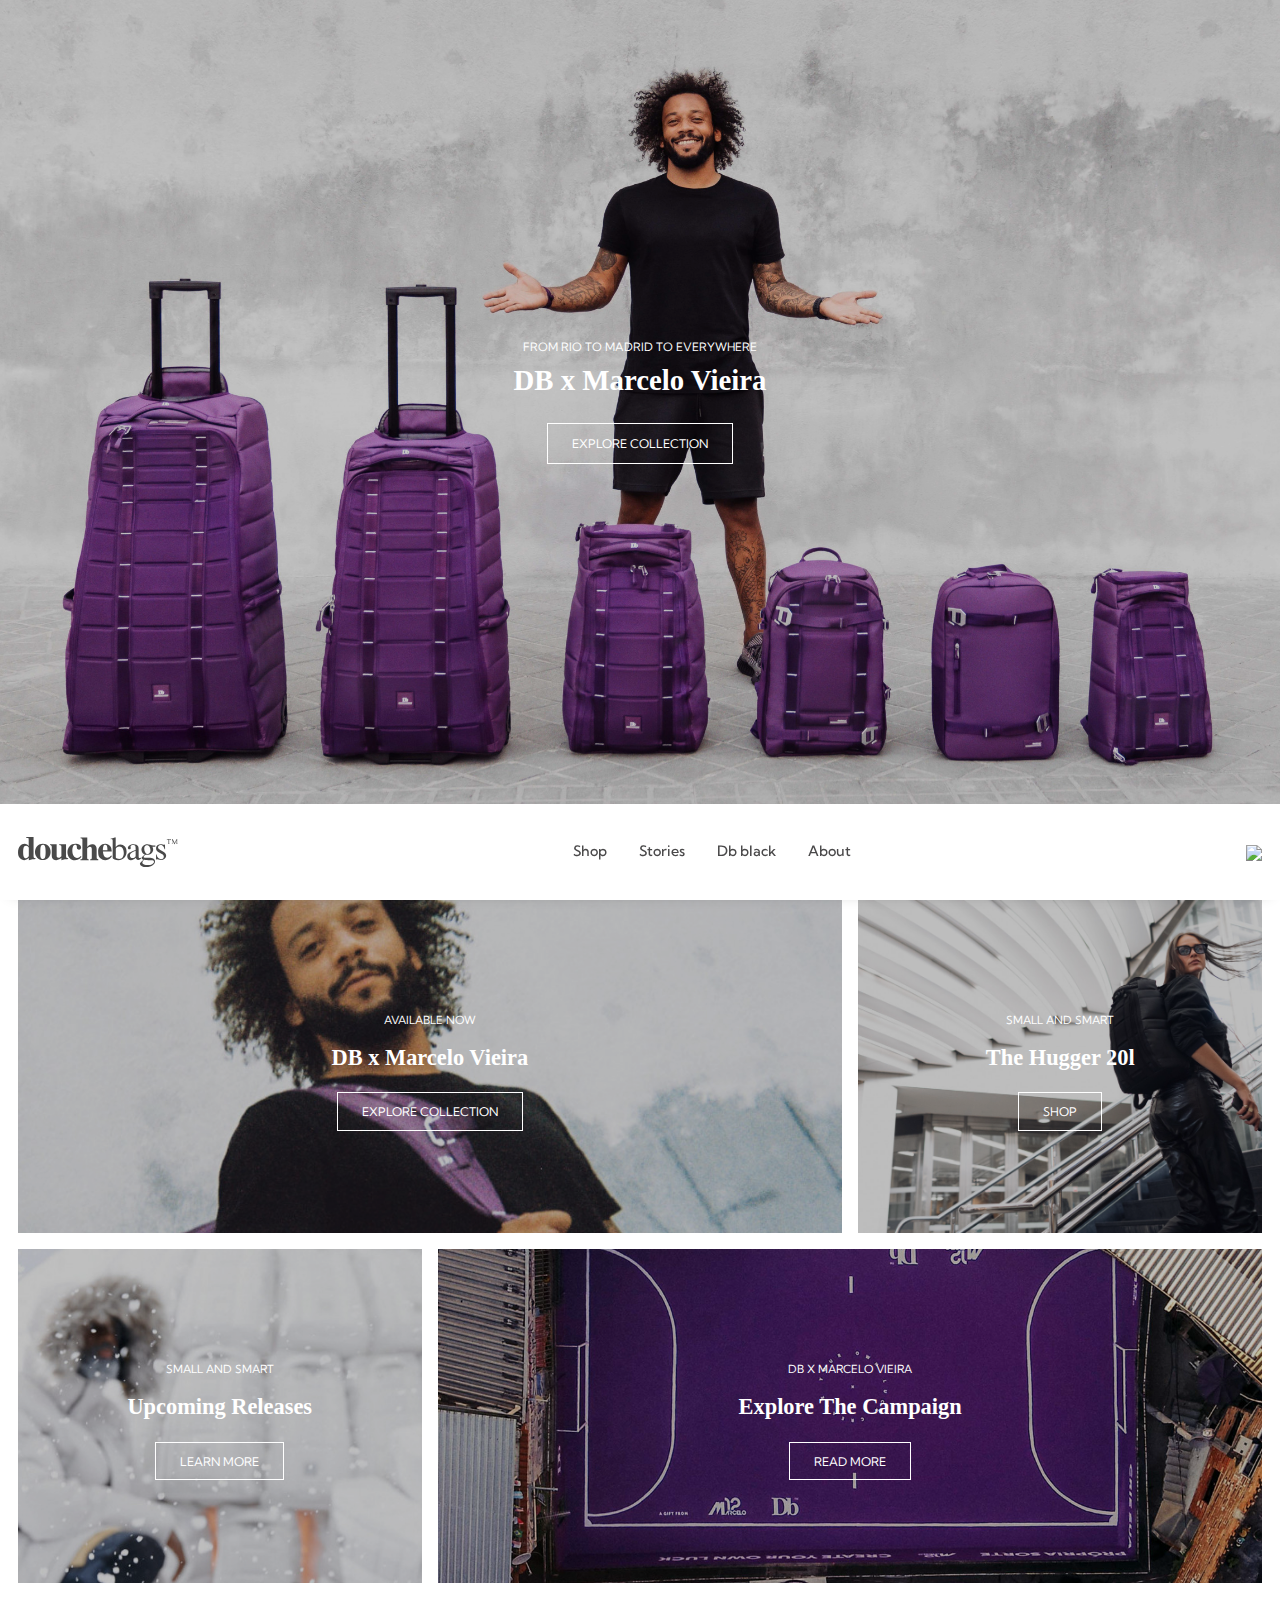
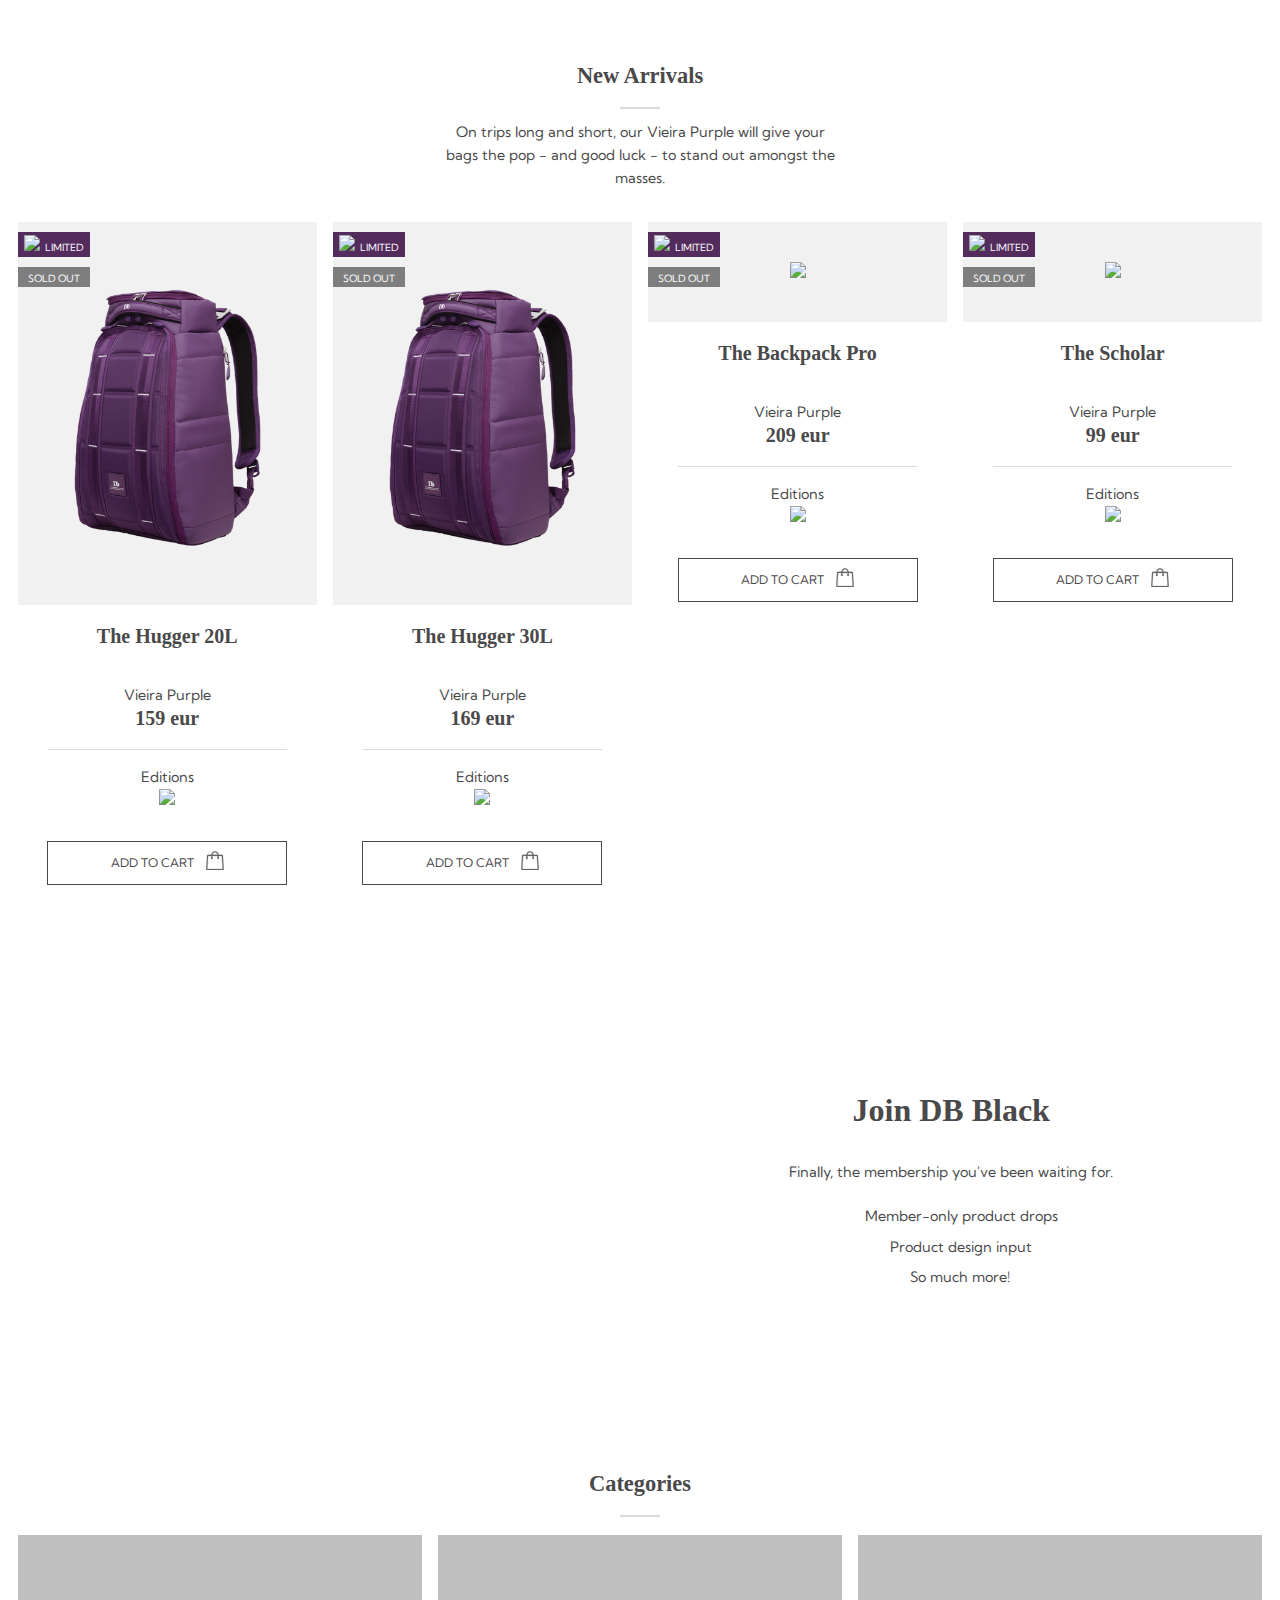
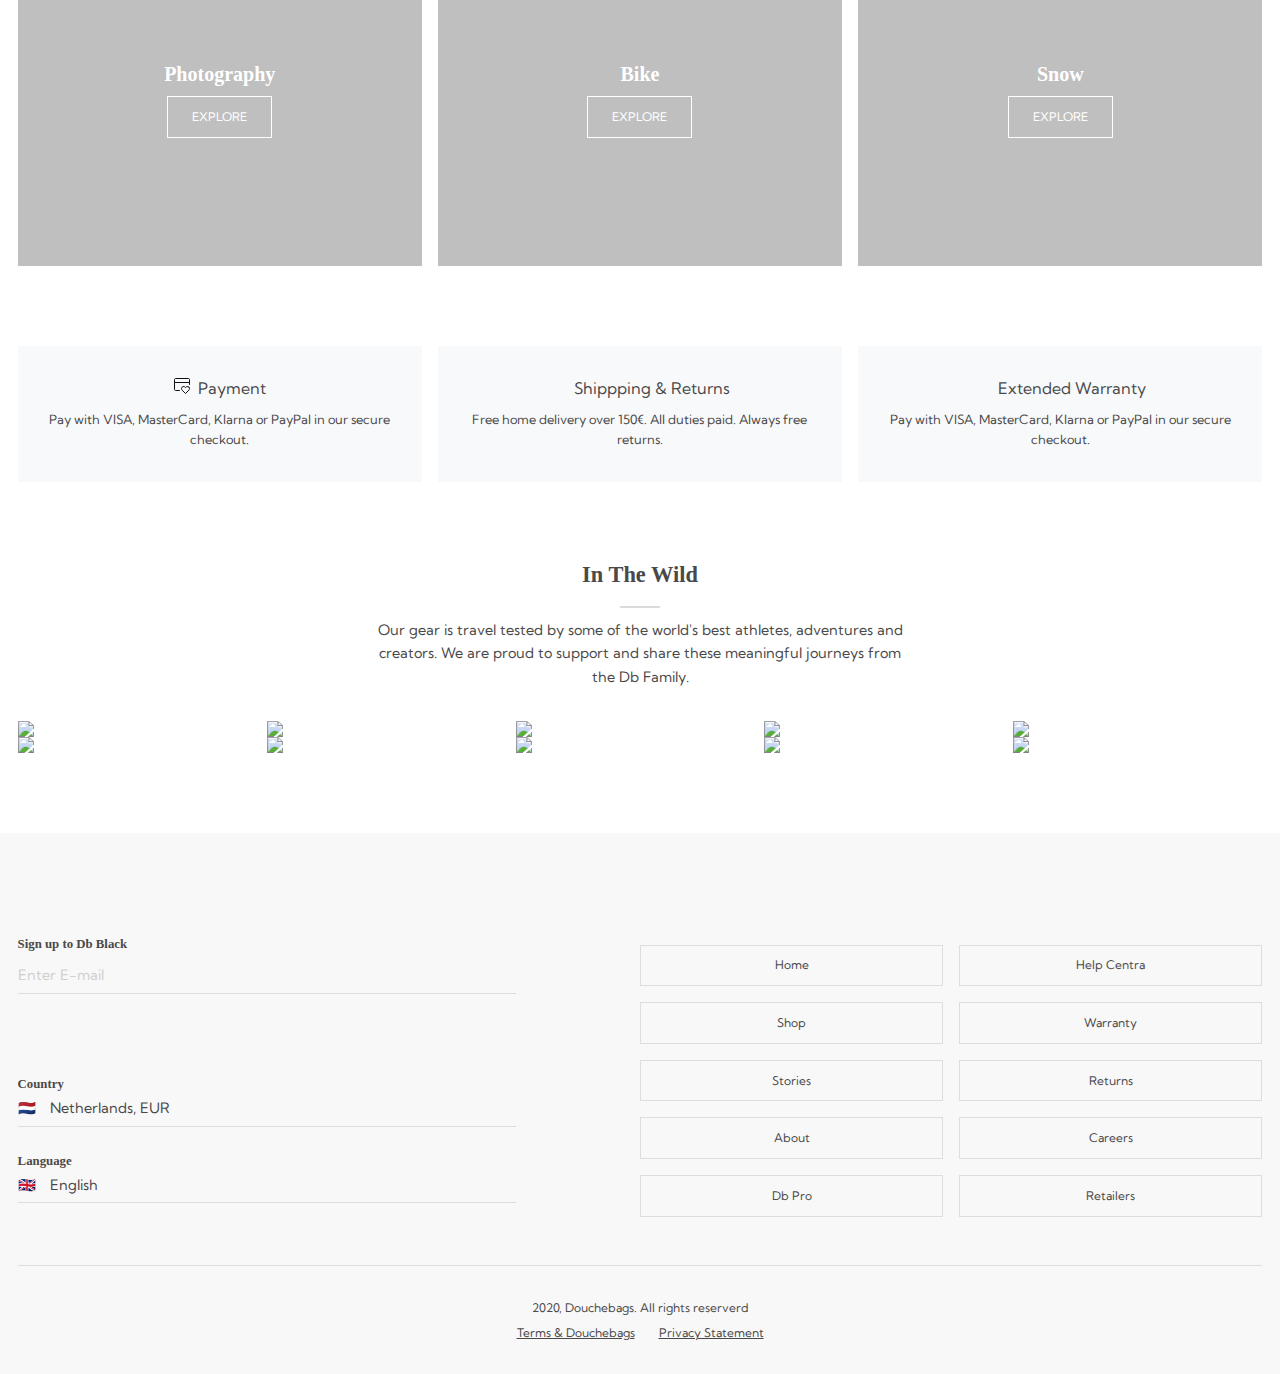
==== commit 89947ac3: "fix" ====
--- a/index.html
+++ b/index.html
@@ -169,7 +169,9 @@
 			<div id="shoppingCartOverlay">
 				<section>
 					<h2>Shopping Cart</h2>
-					<p>Bla Bla Bla</p>
+					<p>Er staan op dit moment <strong></strong> producten in je winkelmand</p>
+					<a>Go to checkout</a>
+					<button><img src="images/close.svg"></button>
 				</section>
 			</div>
 		</section>
--- a/styles/style.css
+++ b/styles/style.css
@@ -132,6 +132,7 @@
   top: 0;
   background: white;
   z-index: 999;
+  box-shadow: 0px 3px 15px -11px rgba(0,0,0,0.33);
 }
 
 header nav {
@@ -555,6 +556,12 @@
 main.home > section:nth-of-type(1) #shoppingCartOverlay {
   opacity: 0;
   transition: .4s ease;
+  position: absolute;
+  z-index: -99;
+  width: 100vw;
+  height: 100vh;
+  top: 0;
+  left: 0;
 }
 
 main.home > section:nth-of-type(1) #shoppingCartOverlay.visible {
@@ -569,12 +576,50 @@
   display: flex;
   align-items: center;
   justify-content: center;
+  padding: 1em;
+  transition: .4s ease;
 }
 
 main.home > section:nth-of-type(1) #shoppingCartOverlay section  {
   background-color: white;
   padding: 4em;
-}
+  position: relative;
+}
+
+main.home > section:nth-of-type(1) #shoppingCartOverlay section p {
+  margin: 4em 0 2em;
+}
+
+main.home > section:nth-of-type(1) #shoppingCartOverlay section a {
+  margin-top: 3.5em;
+  display: block;
+  margin: auto;
+  text-align: center;
+  max-width: 18em;
+}
+
+main.home > section:nth-of-type(1) #shoppingCartOverlay section button {
+  padding: 0;
+  opacity: 0.5;
+  position: absolute;
+  right: 2em;
+  top: 2em;
+  border: none;
+  width: 1.7em;
+  height: 1.7em;
+}
+
+main.home > section:nth-of-type(1) #shoppingCartOverlay section button:hover {
+  background: none;
+  transform: rotate(90deg);
+}
+
+main.home > section:nth-of-type(1) #shoppingCartOverlay section button img {
+  width: 1.7em;
+  height: 1.7em;
+}
+
+
 
 main.home > section:nth-of-type(2) {
   padding: 0 0 5em;
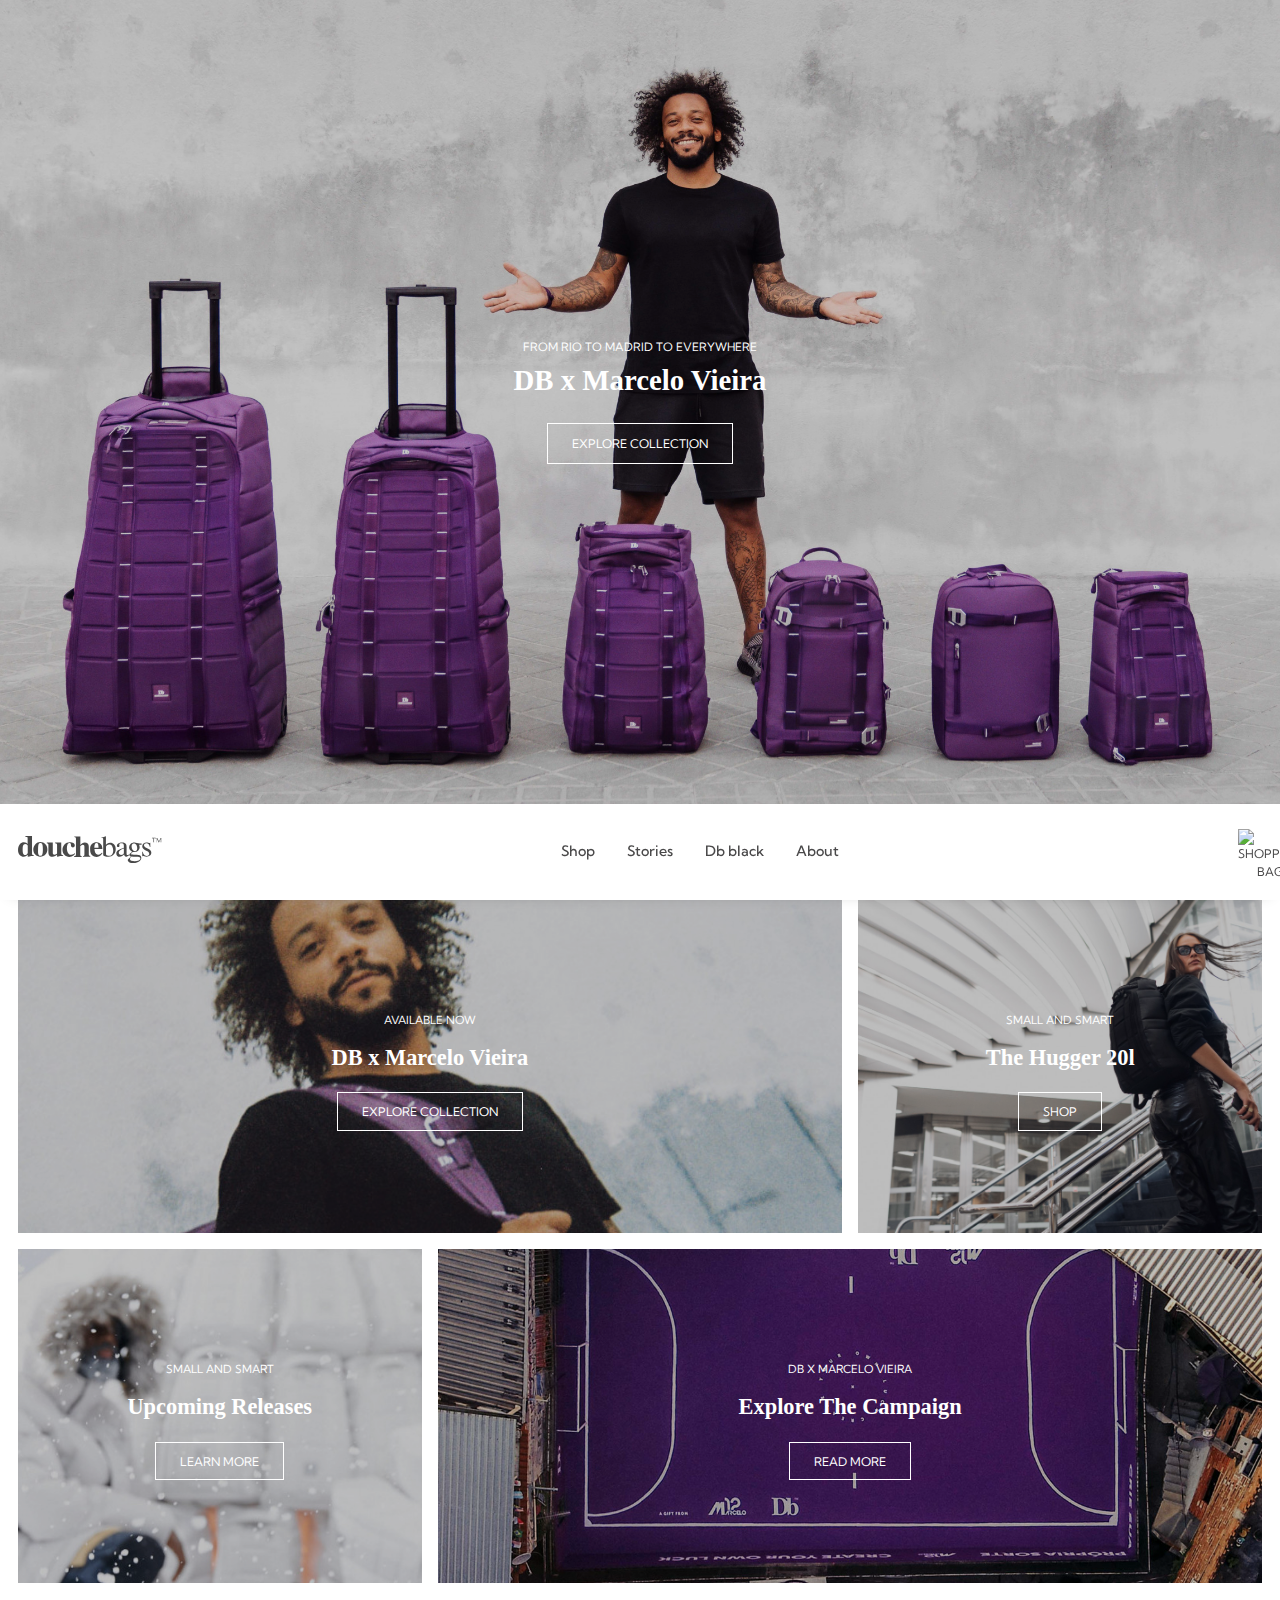
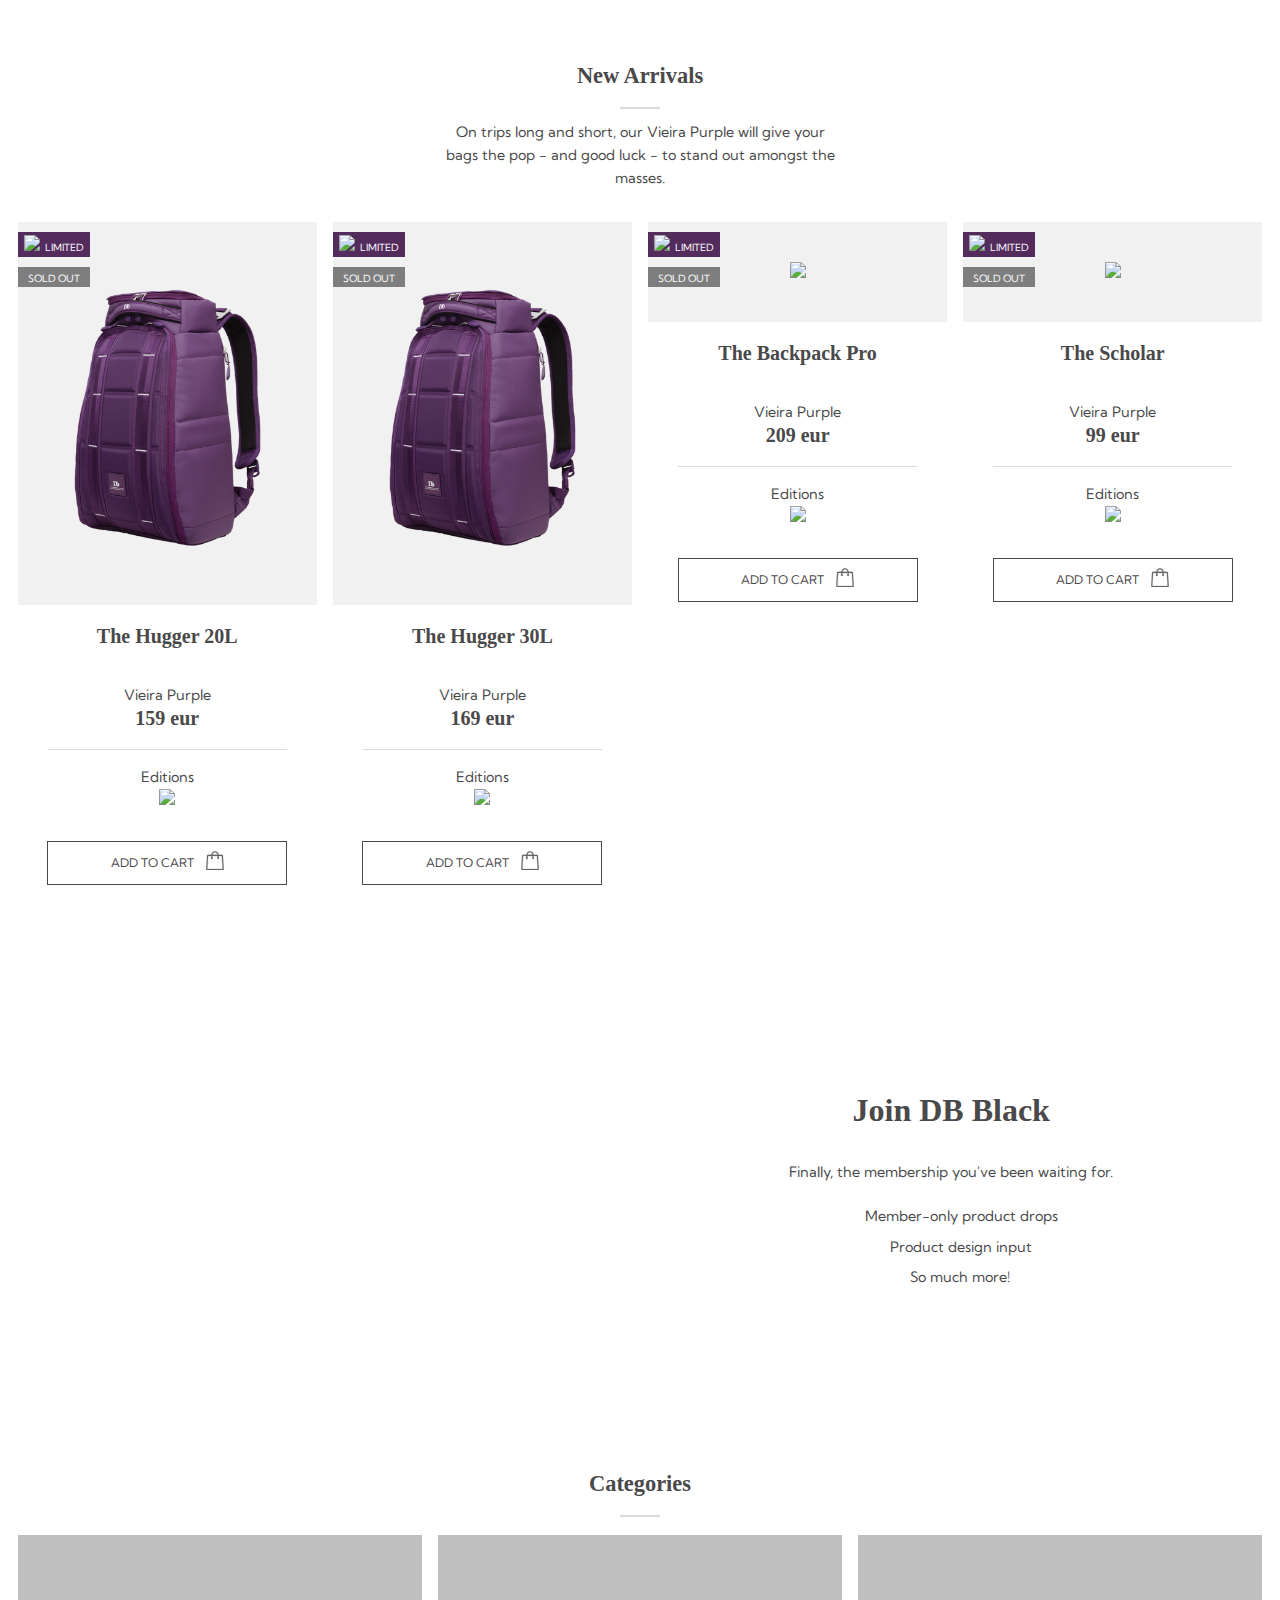
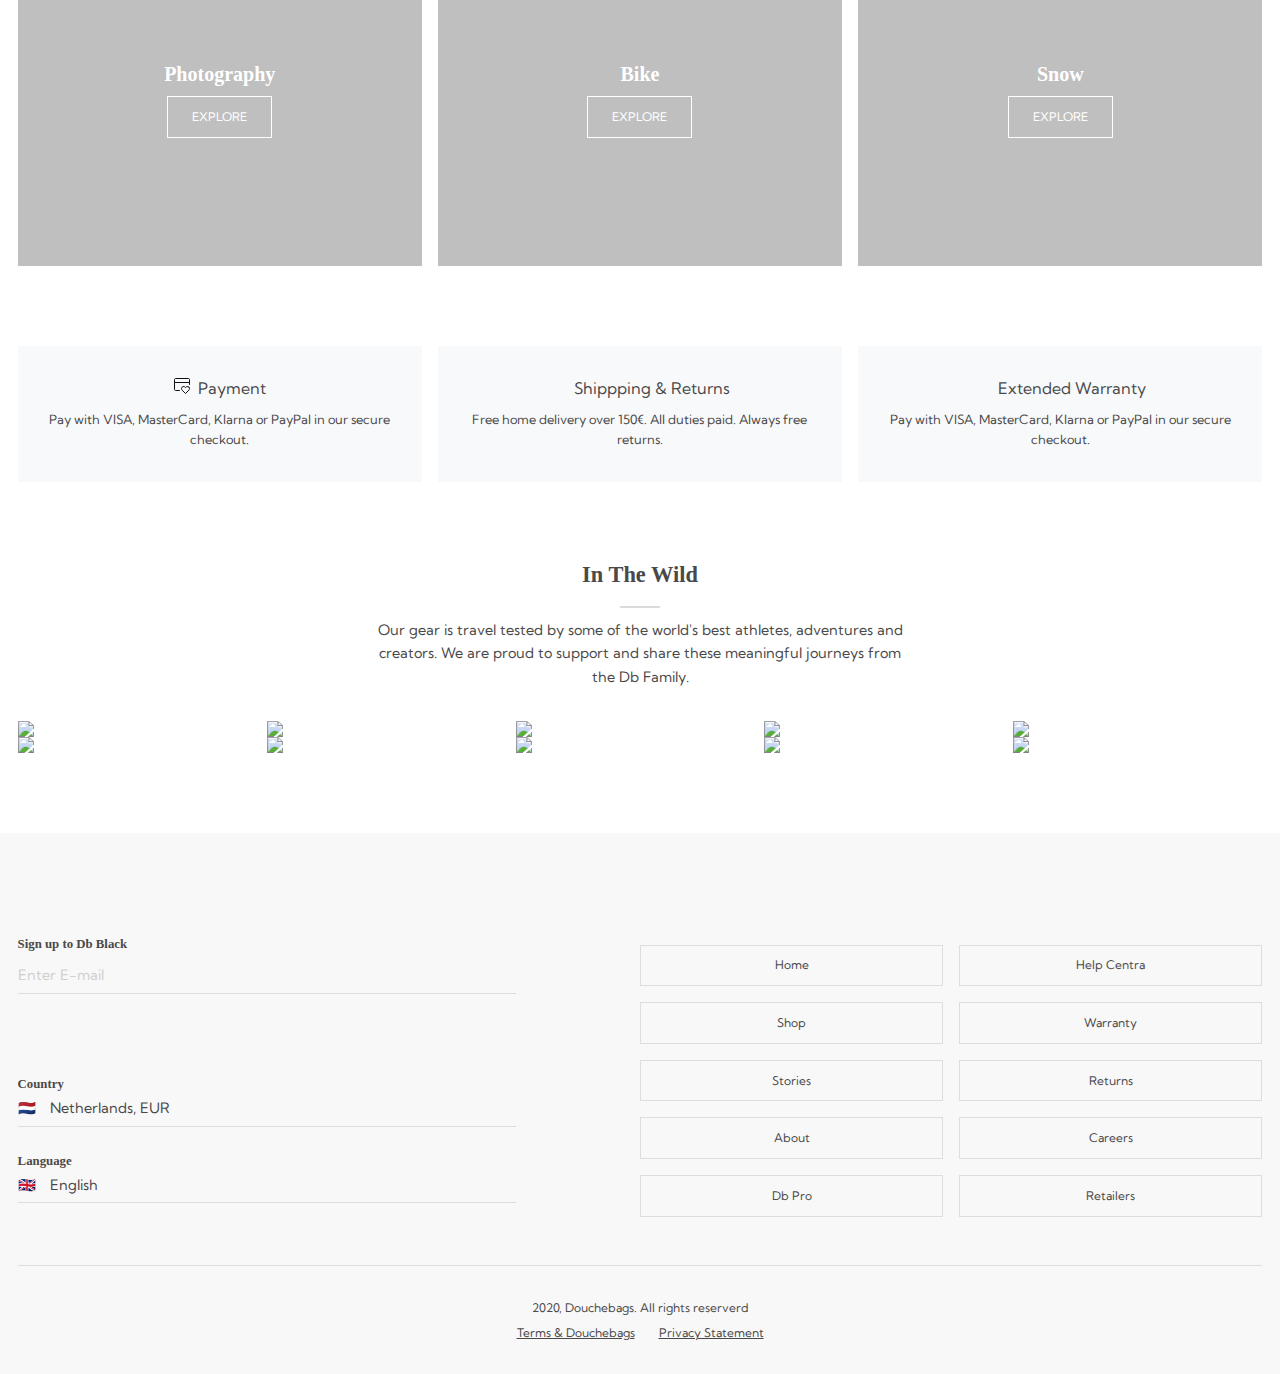
==== commit 4d84d264: "Fix" ====
--- a/index.html
+++ b/index.html
@@ -5,8 +5,8 @@
 	<meta charset="UTF-8">
 	<meta name="author" content="jouw naam">
 	<meta name="viewport" content="width=device-width, initial-scale=1">
-	
-	<title>Douchebags</title>
+
+	<title>Douchebags - Homepage</title>
 	
 	<link href="styles/style.css" rel="stylesheet">
 	<link href="https://fonts.googleapis.com/css2?family=Kumbh+Sans:wght@300;400;700&display=swap" rel="stylesheet">
@@ -21,28 +21,28 @@
 	</section>
 	<header>
 		<nav>
-			<img src="images/logo.svg">
+			<a href="index.html"><img src="images/logo.svg" alt="Douchebags Logo"></a>
 			<ul>
-				<li><a href="#">Shop</a></li>
-				<li><a href="#">Stories</a></li>
-				<li><a href="#">Db black</a></li>
-				<li><a href="#">About</a></li>
+				<li><a href="">Shop</a></li>
+				<li><a href="">Stories</a></li>
+				<li><a href="">Db black</a></li>
+				<li><a href="about.html">About</a></li>
 			</ul>
 			<ul>
-				<li><button id="shopping-cart-button"><img src="images/shopping-bag.svg"><span id="cartText"></span></button></li>
-				<li><button id="mobile-menu-button"><img src="images/menu.svg"></button></li>
+				<li><button id="shopping-cart-button"><img src="images/shopping-bag.svg" alt="Shopping Bag"><span id="cartText"></span></button></li>
+				<li><button id="mobile-menu-button"><img src="images/menu.svg" alt="Menu"></button></li>
 			</ul>
 		</nav>
 		<section id="mobile-overlay">
 			<div>
-				<img src="images/logo.svg">
-				<button id="mobile-close-button"><img src="images/close.svg"></button>
+				<a href="index.html"><img src="images/logo.svg" alt="Douchebags Logo"></a>
+				<button id="mobile-close-button"><img src="images/close.svg" alt="Close"></button>
 			</div>
 			<ul>
-				<li><a href="#">Shop</a></li>
-				<li><a href="#">Stories</a></li>
-				<li><a href="#">Db black</a></li>
-				<li><a href="#">About</a></li>
+				<li><a href="">Shop</a></li>
+				<li><a href="">Stories</a></li>
+				<li><a href="">Db black</a></li>
+				<li><a href="about.html">About</a></li>
 			</ul>
 			<div>
 				<a>FAQ</a>
@@ -169,8 +169,8 @@
 			<div id="shoppingCartOverlay">
 				<section>
 					<h2>Shopping Cart</h2>
-					<p>Er staan op dit moment <strong></strong> producten in je winkelmand</p>
-					<a>Go to checkout</a>
+					<p>There are <strong></strong> products in your shopping cart</p>
+					<a href="">Go to checkout</a>
 					<button><img src="images/close.svg"></button>
 				</section>
 			</div>
--- a/styles/style.css
+++ b/styles/style.css
@@ -146,9 +146,20 @@
   transition: .4s ease;
 }
 
-header nav > img:first-of-type {
-  max-width: 10em;
+header nav > a {
+  padding: 0;
+  border: 0;
+  background: none;
+}
+
+header nav > a:hover {
+  background: none;
+}
+
+header nav > a img:first-of-type {
+  max-width: 12em;
   height: auto;
+  width: 100%;
 }
 
 header nav ul:first-of-type {
@@ -238,7 +249,7 @@
   width: 100%;
 }
 
-/* Mobile Nav Open */
+/* Mobile Nav Overlay */
 header > section#mobile-overlay {
   display: flex;
   flex-direction: column;
@@ -264,8 +275,19 @@
   align-items: top;
 }
 
-#mobile-overlay div:first-of-type > img {
-  max-width: 10em;
+#mobile-overlay div:first-of-type > a {
+  padding: 0;
+  border: 0;
+  background: none;
+}
+
+#mobile-overlay div:first-of-type > a:hover {
+  background: none;
+}
+
+#mobile-overlay div:first-of-type > a img {
+  max-width: 12em;
+  width: 100%;
 }
 
 #mobile-overlay div:first-of-type button {
@@ -322,240 +344,9 @@
   font-size: 0.8em;
 }
 
-/****************** Hero Section Homepage ****************/
-
-
-body > section:first-of-type {
-  height: calc(100vh - 6em);
-  background: url(../images/marcelo-douchebags-01.jpg);
-  background-repeat: no-repeat;
-  background-size: cover;
-  background-position: center center;
-  text-align: center;
-  overflow: hidden;
-  display: flex;
-  flex-direction: column;
-  align-items: center;
-  justify-content: center;
-}
-
-body > section:first-of-type:after {
-  content: "";
-  position: absolute;
-  width: 100%;
-  height: calc(100vh - 6em);
-  background: rgba(0, 0, 0, 0.200);
-  top: 0;
-  left: 0;
-}
-
-body > section:first-of-type h1,h4 {
-  color: white;
-  z-index: 2;
-  margin-bottom: .9em;
-}
-
-body > section:first-of-type a {
-  color: white;
-  border-color: white;
-  z-index: 2;
-}
-
-/****************** Main Homepage ****************/
-
-main.home {
-  padding: 0 1.1em;
-  max-width: 1280px;
-  margin: auto;
-}
-
-main.home > div {
-  margin: auto;
-  display: grid;
-  grid-template-columns: 1fr;
-  grid-gap: 1em;
-}
-
-main.home > div section:first-of-type {
-  background: url(../images/marcelo-douchebags-02.jpg);
-  background-position: center 20% !important;
-}
-
-main.home > div section:nth-of-type(2) {
-  background: url(../images/douchebags-hugger.jpg);
-}
-
-main.home > div section:nth-of-type(3) {
-  background: url(../images/douchebags-snow.jpg);
-}
-
-main.home > div section:nth-of-type(4) {
-  background: url(../images/douchebags-field.jpg);
-}
-
-main.home > div section:nth-child(-n+4) {
-  background-repeat: no-repeat;
-  background-size: cover !important;
-  background-position: center center;
-  text-align: center;
-  position: relative;
-  padding: 7em 1.1em;
-}
-
-main.home > div section:nth-child(-n+4):after {
-  content: "";
-  position: absolute;
-  width: 100%;
-  height: 100%;
-  background: rgba(0, 0, 0, 0.25);
-  top: 0;
-  left: 0;
-  z-index: 1;
-}
-
-main.home > div section:nth-child(-n+4) h2 {
-  color: white;
-  z-index: 2;
-  margin-bottom: 1.4em;
-  position: relative;
-}
-
-main.home > div section:nth-child(-n+4) p {
-  color: white;
-  z-index: 2;
-  margin-bottom: 15px;
-  position: relative;
-  text-transform: uppercase;
-  font-size: 0.7em;
-}
-
-main.home > div section:nth-child(-n+4) a  {
-  color: white;
-  border-color: white;
-  z-index: 2;
-  position: relative;
-}
-
-/* Product Articles */
-
-main.home > section:nth-of-type(1) {
-  display: grid;
-  grid-template-columns: repeat(2,1fr);
-  grid-column-gap: 1em;
-  grid-row-gap: 2em;
-  padding: 5em 0;
-}
-
-main.home > section:nth-of-type(1) h2 {
-  text-align: center;
-  position: relative;
-  grid-column: 1 / -1;
-}
-
-main.home > section:nth-of-type(1) h2:after {
-  content: "";
-  position: absolute;
-  bottom: -20px;
-  left: calc(50% - 20px);
-  height: 2px;
-  width: 40px;
-  background: #dbdbdb;
-} 
-
-main.home > section:nth-of-type(1) p {
-  text-align: center;
-  margin: auto;
-  max-width: 50ch;
-  grid-column: 1 / -1;
-}
-
-main.home > section:nth-of-type(1) article {
-  text-align: center;
-}
-
-main.home > section:nth-of-type(1) article ul {
-  position: absolute;
-  list-style-type: none;
-}
-
-main.home > section:nth-of-type(1) article li {
-  background: #7e7e7e;
-  color: white;
-  margin-top: 10px;
-  padding: 5px 10px 2px;
-  font-family: 'Kumbh Sans', sans-serif;
-  font-size: 10px;
-  font-weight: 400;
-  text-transform: uppercase;
-}
-
-main.home > section:nth-of-type(1) article li:first-of-type {
-  padding: 3px 0;
-  background: #532B5D;
-}
-
-main.home > section:nth-of-type(1) article li img {
-  width: 1em;
-  margin-right: 5px;
-}
-
-main.home > section:nth-of-type(1) article figure {
-  padding: 40px 0;
-  background-color: #f1f1f1;
-  margin-bottom: 20px;
-}
-
-main.home > section:nth-of-type(1) article img {
-  max-width: 100%;
-}
-
-main.home > section:nth-of-type(1) article h3 {
-  margin-bottom: 1.8em;
-  position: relative;
-}
-
-main.home > section:nth-of-type(1) article h3:last-of-type:after {
-  content: "";
-  position: absolute;
-  width: 80%;
-  height: 0.05em;
-  background: #dbdbdb;
-  bottom: -1em;
-  left: calc(50% - 40%);
-}
-
-main.home > section:nth-of-type(1) article > img {
-  width: 1em;
-  display: block;
-  margin: auto;
-}
-
-main.home > section:nth-of-type(1) article button {
-  width: 100%;
-  max-width: 20em;
-  margin: 3em auto 0;
-  display: flex;
-  justify-content: center;
-  align-items: center;
-}
-
-main.home > section:nth-of-type(1) article button svg {
-  fill: #666666;
-  stroke: #666666;
-  width: 1.5em;
-  margin-top: -0.4em;
-  margin: -0.4em 0 0 1em; 
-  transition: .4s;
-}
-
-main.home > section:nth-of-type(1) article button:hover svg {
-  fill: white;
-  stroke: white;
-}
-
-main.home > section:nth-of-type(1) #shoppingCartOverlay {
+/* Shopping Cart Overlay */
+#shoppingCartOverlay {
   opacity: 0;
-  transition: .4s ease;
   position: absolute;
   z-index: -99;
   width: 100vw;
@@ -564,7 +355,7 @@
   left: 0;
 }
 
-main.home > section:nth-of-type(1) #shoppingCartOverlay.visible {
+#shoppingCartOverlay.visible {
   background-color: rgba(0, 0, 0, 0.452);
   opacity: 1;
   width: 100vw;
@@ -580,17 +371,22 @@
   transition: .4s ease;
 }
 
-main.home > section:nth-of-type(1) #shoppingCartOverlay section  {
+#shoppingCartOverlay section  {
   background-color: white;
   padding: 4em;
   position: relative;
 }
 
-main.home > section:nth-of-type(1) #shoppingCartOverlay section p {
+#shoppingCartOverlay section h2 {
+  text-align: center;
+}
+
+#shoppingCartOverlay section p {
   margin: 4em 0 2em;
-}
-
-main.home > section:nth-of-type(1) #shoppingCartOverlay section a {
+  text-align: center;
+}
+
+#shoppingCartOverlay section a {
   margin-top: 3.5em;
   display: block;
   margin: auto;
@@ -598,7 +394,7 @@
   max-width: 18em;
 }
 
-main.home > section:nth-of-type(1) #shoppingCartOverlay section button {
+#shoppingCartOverlay section button {
   padding: 0;
   opacity: 0.5;
   position: absolute;
@@ -609,17 +405,253 @@
   height: 1.7em;
 }
 
-main.home > section:nth-of-type(1) #shoppingCartOverlay section button:hover {
+#shoppingCartOverlay section button:hover {
   background: none;
   transform: rotate(90deg);
 }
 
-main.home > section:nth-of-type(1) #shoppingCartOverlay section button img {
+#shoppingCartOverlay section button img {
   width: 1.7em;
   height: 1.7em;
 }
 
-
+/****************** Hero Section Homepage ****************/
+
+
+body > section:first-of-type {
+  height: calc(100vh - 6em);
+  background: url(../images/marcelo-douchebags-01.jpg);
+  background-repeat: no-repeat;
+  background-size: cover;
+  background-position: center center;
+  text-align: center;
+  overflow: hidden;
+  display: flex;
+  flex-direction: column;
+  align-items: center;
+  justify-content: center;
+  padding: 0 1em;
+}
+
+body > section#about-hero-section:first-of-type {
+  background: url(../images/about-hero-background.jpg);
+  background-size: cover;
+  background-position: center center;
+}
+
+body > section:first-of-type:after {
+  content: "";
+  position: absolute;
+  width: 100%;
+  height: calc(100vh - 6em);
+  background: rgba(0, 0, 0, 0.200);
+  top: 0;
+  left: 0;
+}
+
+body > section:first-of-type h1,h4 {
+  color: white;
+  z-index: 2;
+  margin-bottom: .9em;
+}
+
+body > section:first-of-type a {
+  color: white;
+  border-color: white;
+  z-index: 2;
+}
+
+/****************** Main Homepage ****************/
+
+main.home {
+  padding: 0 1.1em;
+  max-width: 1280px;
+  margin: auto;
+}
+
+main.home > div {
+  margin: auto;
+  display: grid;
+  grid-template-columns: 1fr;
+  grid-gap: 1em;
+}
+
+main.home > div section:first-of-type {
+  background: url(../images/marcelo-douchebags-02.jpg);
+  background-position: center 20% !important;
+}
+
+main.home > div section:nth-of-type(2) {
+  background: url(../images/douchebags-hugger.jpg);
+}
+
+main.home > div section:nth-of-type(3) {
+  background: url(../images/douchebags-snow.jpg);
+}
+
+main.home > div section:nth-of-type(4) {
+  background: url(../images/douchebags-field.jpg);
+}
+
+main.home > div section:nth-child(-n+4) {
+  background-repeat: no-repeat;
+  background-size: cover !important;
+  background-position: center center;
+  text-align: center;
+  position: relative;
+  padding: 7em 1.1em;
+}
+
+main.home > div section:nth-child(-n+4):after {
+  content: "";
+  position: absolute;
+  width: 100%;
+  height: 100%;
+  background: rgba(0, 0, 0, 0.25);
+  top: 0;
+  left: 0;
+  z-index: 1;
+}
+
+main.home > div section:nth-child(-n+4) h2 {
+  color: white;
+  z-index: 2;
+  margin-bottom: 1.4em;
+  position: relative;
+}
+
+main.home > div section:nth-child(-n+4) p {
+  color: white;
+  z-index: 2;
+  margin-bottom: 15px;
+  position: relative;
+  text-transform: uppercase;
+  font-size: 0.7em;
+}
+
+main.home > div section:nth-child(-n+4) a  {
+  color: white;
+  border-color: white;
+  z-index: 2;
+  position: relative;
+}
+
+/* Product Articles */
+
+main.home > section:nth-of-type(1) {
+  display: grid;
+  grid-template-columns: repeat(2,1fr);
+  grid-column-gap: 1em;
+  grid-row-gap: 2em;
+  padding: 5em 0;
+}
+
+main.home > section:nth-of-type(1) h2 {
+  text-align: center;
+  position: relative;
+  grid-column: 1 / -1;
+}
+
+main.home > section:nth-of-type(1) h2:after {
+  content: "";
+  position: absolute;
+  bottom: -20px;
+  left: calc(50% - 20px);
+  height: 2px;
+  width: 40px;
+  background: #dbdbdb;
+} 
+
+main.home > section:nth-of-type(1) p {
+  text-align: center;
+  margin: auto;
+  max-width: 50ch;
+  grid-column: 1 / -1;
+}
+
+main.home > section:nth-of-type(1) article {
+  text-align: center;
+}
+
+main.home > section:nth-of-type(1) article ul {
+  position: absolute;
+  list-style-type: none;
+}
+
+main.home > section:nth-of-type(1) article li {
+  background: #7e7e7e;
+  color: white;
+  margin-top: 10px;
+  padding: 5px 10px 2px;
+  font-family: 'Kumbh Sans', sans-serif;
+  font-size: 10px;
+  font-weight: 400;
+  text-transform: uppercase;
+}
+
+main.home > section:nth-of-type(1) article li:first-of-type {
+  padding: 3px 0;
+  background: #532B5D;
+}
+
+main.home > section:nth-of-type(1) article li img {
+  width: 1em;
+  margin-right: 5px;
+}
+
+main.home > section:nth-of-type(1) article figure {
+  padding: 40px 0;
+  background-color: #f1f1f1;
+  margin-bottom: 20px;
+}
+
+main.home > section:nth-of-type(1) article img {
+  max-width: 100%;
+}
+
+main.home > section:nth-of-type(1) article h3 {
+  margin-bottom: 1.8em;
+  position: relative;
+}
+
+main.home > section:nth-of-type(1) article h3:last-of-type:after {
+  content: "";
+  position: absolute;
+  width: 80%;
+  height: 0.05em;
+  background: #dbdbdb;
+  bottom: -1em;
+  left: calc(50% - 40%);
+}
+
+main.home > section:nth-of-type(1) article > img {
+  width: 1em;
+  display: block;
+  margin: auto;
+}
+
+main.home > section:nth-of-type(1) article button {
+  width: 100%;
+  max-width: 20em;
+  margin: 3em auto 0;
+  display: flex;
+  justify-content: center;
+  align-items: center;
+}
+
+main.home > section:nth-of-type(1) article button svg {
+  fill: #666666;
+  stroke: #666666;
+  width: 1.5em;
+  margin-top: -0.4em;
+  margin: -0.4em 0 0 1em; 
+  transition: .4s;
+}
+
+main.home > section:nth-of-type(1) article button:hover svg {
+  fill: white;
+  stroke: white;
+}
 
 main.home > section:nth-of-type(2) {
   padding: 0 0 5em;
@@ -865,6 +897,44 @@
   opacity: 0.8;
 }
 
+/****************** Main About page ****************/
+
+main.about {
+  padding: 0 1.1em;
+  max-width: 1280px;
+  margin: auto;
+}
+
+main.about h2 {
+  position: relative;
+  margin-bottom: 2em;
+}
+
+main.about h2:after {
+  content: "";
+  position: absolute;
+  bottom: -20px;
+  left: calc(50% - 20px);
+  height: 2px;
+  width: 40px;
+  background: #dbdbdb;
+}
+
+main.about section:nth-of-type(-n+3) {
+  padding: 5em 0;
+  text-align: center;
+  border-bottom: 1px solid #dbdbdb;
+}
+
+main.about section:nth-of-type(-n+3) p {
+  max-width: 80ch;
+  margin: auto;
+}
+
+main.about section:nth-of-type(1) p:first-of-type {
+  margin-bottom: 1em;
+}
+
 /******************* Footer ****************/
 
 footer {
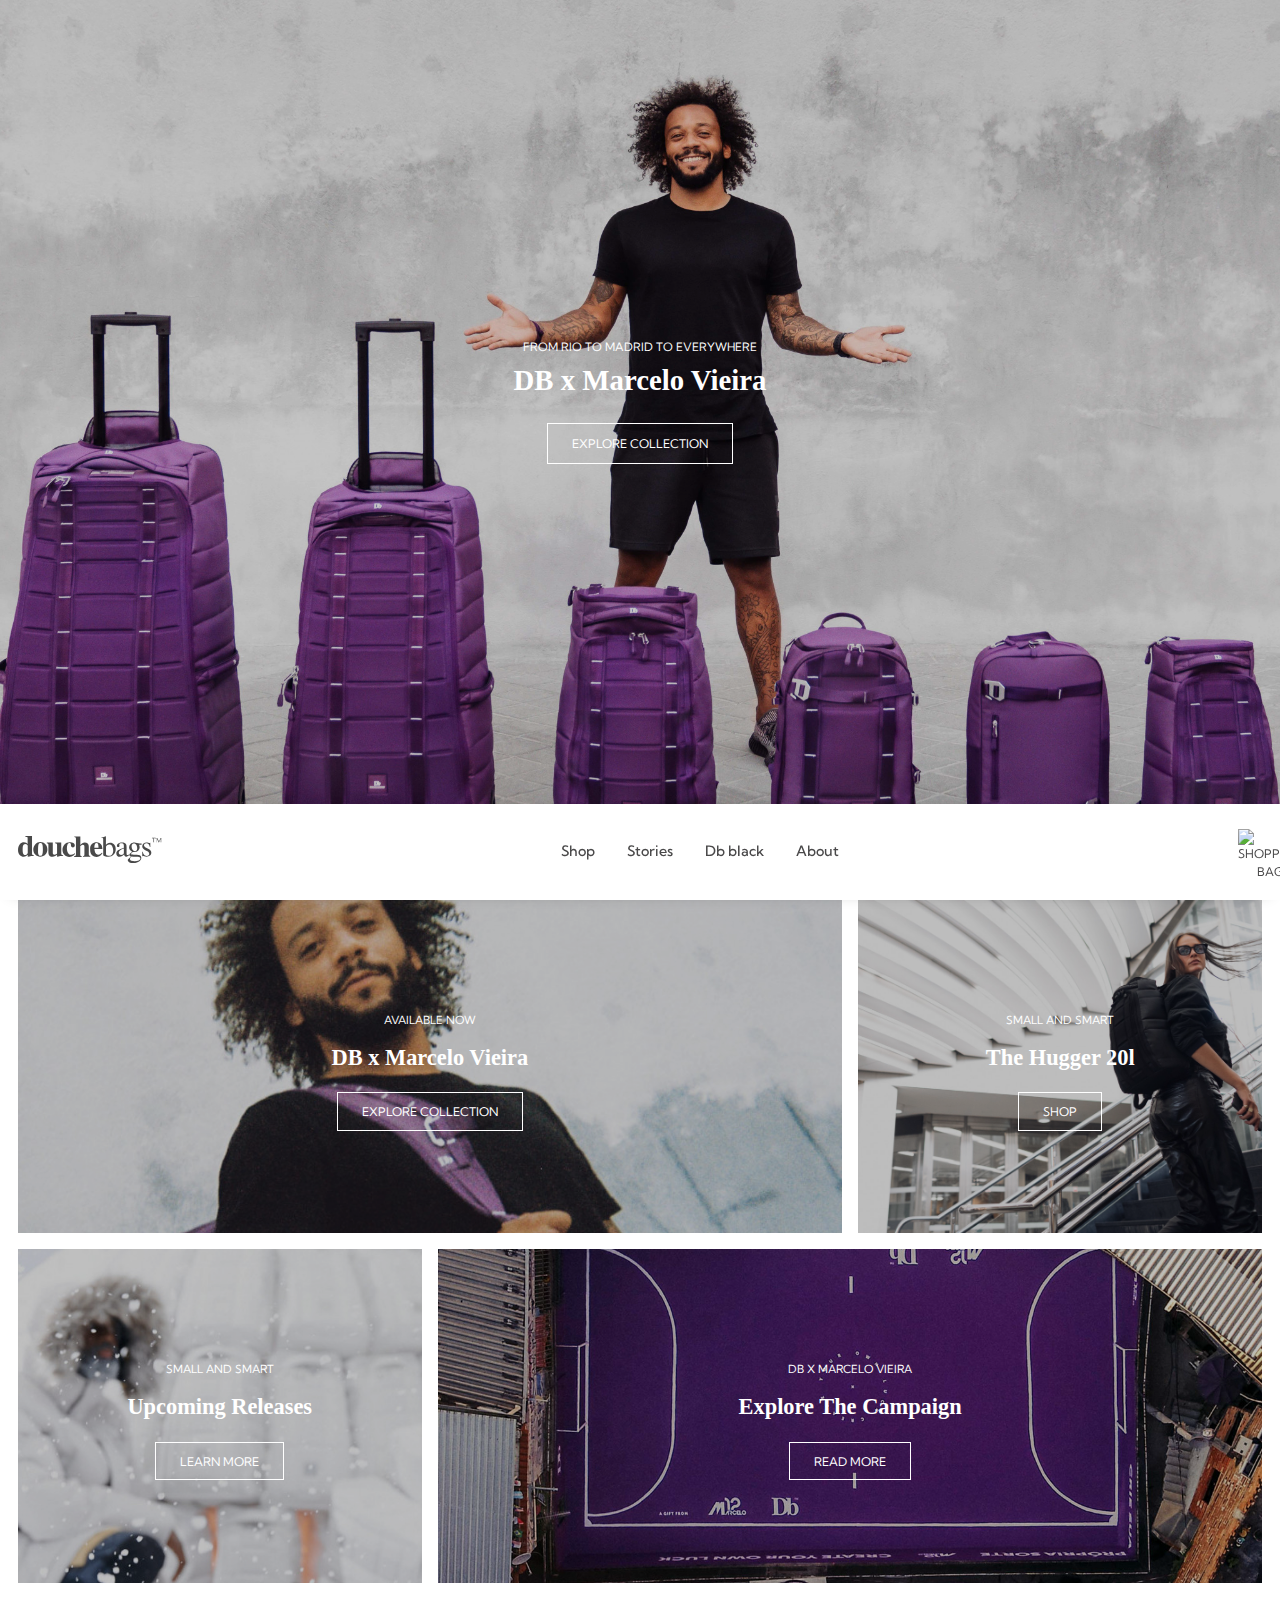
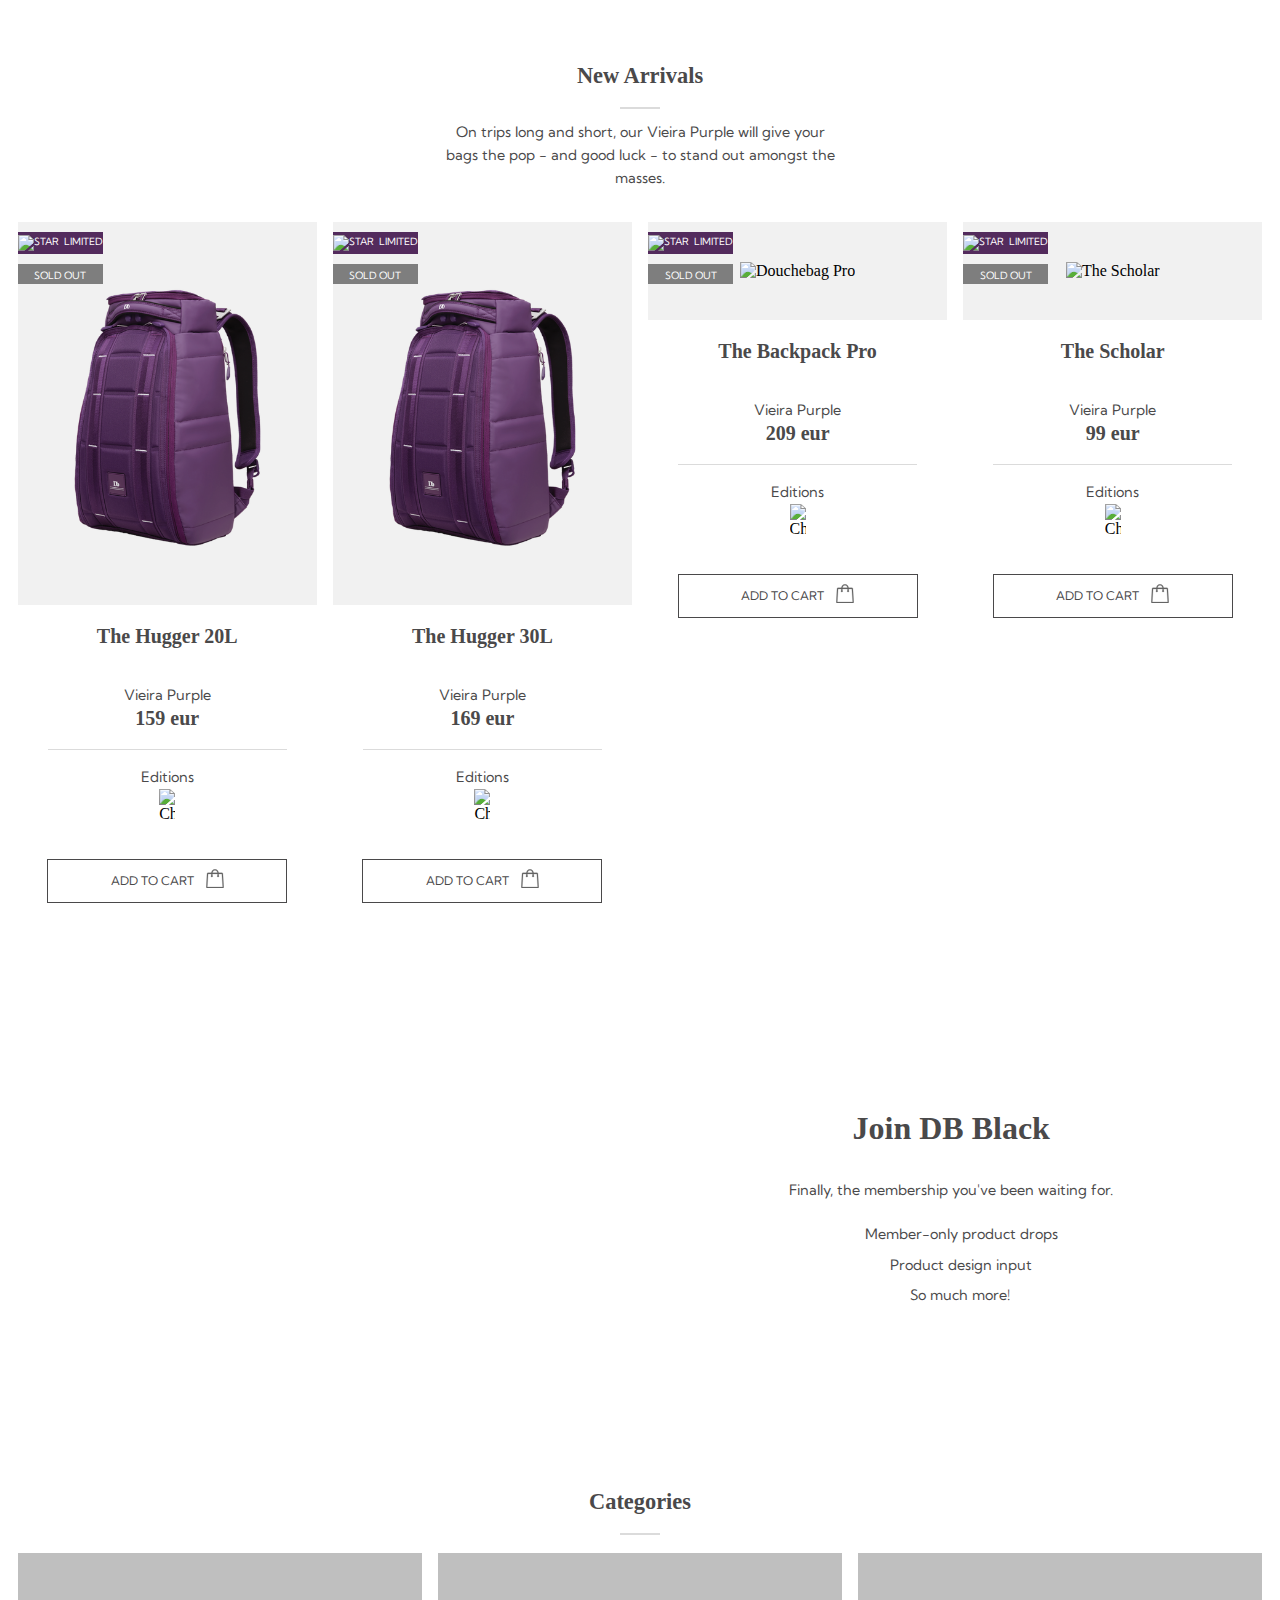
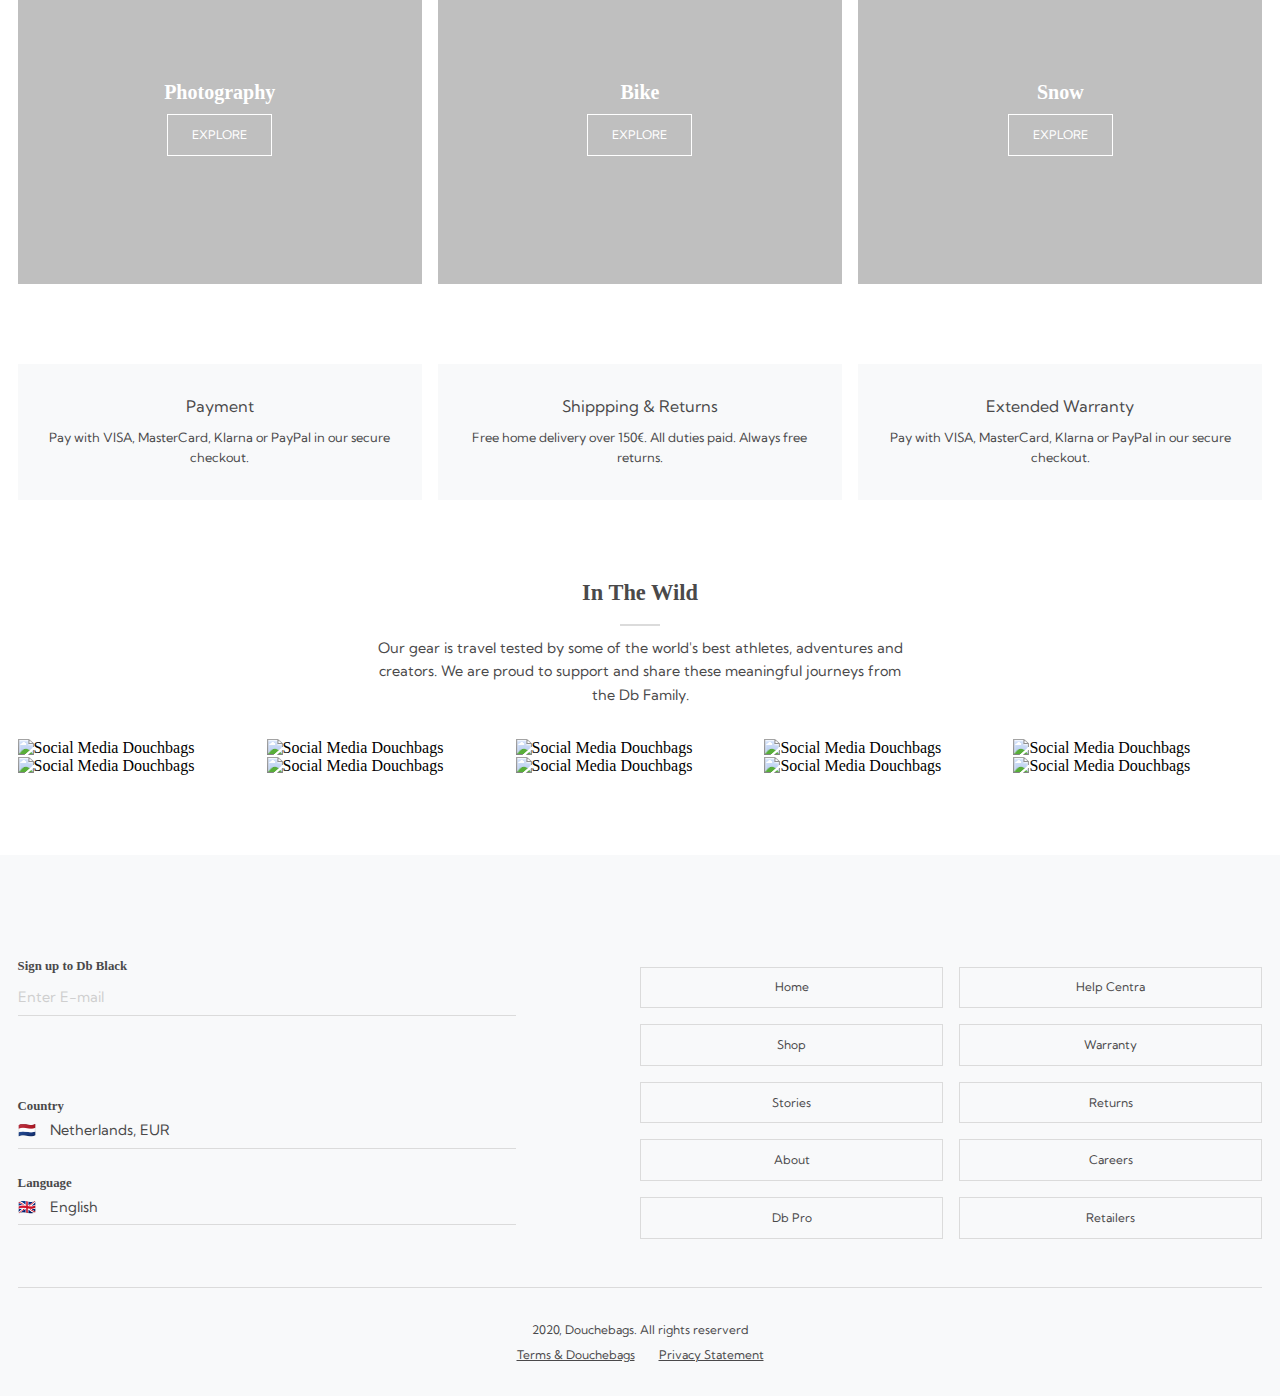
==== commit a8c95420: "Fix" ====
--- a/index.html
+++ b/index.html
@@ -1,22 +1,18 @@
 <!doctype html>
-<html lang="nl">
-	
+<html lang="en">
 <head>
 	<meta charset="UTF-8">
-	<meta name="author" content="jouw naam">
+	<meta name="author" content="Ravi Stil (School project)">
 	<meta name="viewport" content="width=device-width, initial-scale=1">
-
 	<title>Douchebags - Homepage</title>
-	
 	<link href="styles/style.css" rel="stylesheet">
 	<link href="https://fonts.googleapis.com/css2?family=Kumbh+Sans:wght@300;400;700&display=swap" rel="stylesheet">
 	<link href="https://unpkg.com/aos@2.3.1/dist/aos.css" rel="stylesheet">
 </head>
-
 <body>
 	<section>
+		<h1>DB x Marcelo Vieira</h1>
 		<h4>From Rio to Madrid to everywhere</h4>
-		<h1>DB x Marcelo Vieira</h1>
 		<a href="index.html">Explore collection</a>
 	</section>
 	<header>
@@ -34,6 +30,7 @@
 			</ul>
 		</nav>
 		<section id="mobile-overlay">
+			<h2>Mobile Navigation</h2>
 			<div>
 				<a href="index.html"><img src="images/logo.svg" alt="Douchebags Logo"></a>
 				<button id="mobile-close-button"><img src="images/close.svg" alt="Close"></button>
@@ -57,22 +54,22 @@
 			<section>
 				<p>Available now</p>
 				<h2>DB x Marcelo Vieira</h2>
-				<a href="#">Explore collection</a>
+				<a href="">Explore collection</a>
 			</section>
 			<section>
 				<p>Small and smart</p>
 				<h2>The Hugger 20l</h2>
-				<a href="#">Shop</a>
+				<a href="">Shop</a>
 			</section>
 			<section>
 				<p>Small and smart</p>
 				<h2>Upcoming Releases</h2>
-				<a href="#">Learn More</a>
+				<a href="">Learn More</a>
 			</section>
 			<section>
 				<p>DB x Marcelo Vieira</p>
 				<h2>Explore The Campaign</h2>
-				<a href="#">Read more</a>
+				<a href="">Read more</a>
 			</section>
 		</div>
 		<section>
@@ -80,83 +77,83 @@
 			<p>On trips long and short, our Vieira Purple will give your bags the pop - and good luck - to stand out amongst the masses.</p>
 			<article>
 				<ul>
-					<li><img src="images/star.svg">Limited</li>
-					<li>Sold out</li>
-				</ul>
-				<figure>
-					<img src="images/the-hugger.png">
+					<li><img src="images/star.svg" alt="Star">Limited</li>
+					<li>Sold out</li>
+				</ul>
+				<figure>
+					<img src="images/the-hugger.png" alt="The Hugger 20L">
 				</figure>
 				<h3>The Hugger 20L</h3>
 				<p>Vieira Purple</p>
 				<h3>159 eur</h3>
 				<p>Editions</p>
-				<img src="images/check.svg">
-				<button class="addToCart">Add to Cart 
-					<svg viewBox="0 0 78 84" xmlns="http://www.w3.org/2000/svg">
-						<path fill-rule="evenodd" clip-rule="evenodd" d="M4.4644 20.2967C4.58217 18.3102 6.22969 16.7684 8.21156 16.7684H69.4847C71.4582 16.7684 73.103 18.2983 73.2305 20.2772C73.2305 20.2774 73.2305 20.2777 73.2305 20.2779L76.9923 78.5889L76.9923 78.5892C77.1319 80.7566 75.4081 82.5798 73.2461 82.5798H4.75387C2.59972 82.5798 0.878602 80.7689 1.00672 78.6083L4.4644 20.2967C4.4644 20.2967 4.4644 20.2967 4.4644 20.2967ZM8.99305 21.3515L5.63418 77.9967H72.3614L68.7071 21.3515H8.99305ZM68.6568 20.5716L68.6568 20.5723Z"/>
-						<path d="M28.7281 31.6588C28.7281 33.6209 27.1375 35.2115 25.1754 35.2115C23.2134 35.2115 21.623 33.6209 21.623 31.6588C21.623 29.6967 23.2134 28.1063 25.1754 28.1063C27.1376 28.1063 28.7281 29.6968 28.7281 31.6588Z" />
-						<path d="M55.8789 31.6588C55.8789 33.6208 54.2883 35.2115 52.3262 35.2115C50.3642 35.2115 48.774 33.6209 48.774 31.6588C48.774 29.6967 50.3642 28.1063 52.3262 28.1063C54.2883 28.1063 55.8789 29.6968 55.8789 31.6588Z" />
-						<path fill-rule="evenodd" clip-rule="evenodd" d="M27.6259 20.9252L27.6259 20.9264L27.626 20.9372V31.6589H23.0429V20.9596L23.0428 20.9507L23.0427 20.8981C23.0427 20.8547 23.0431 20.7949 23.0442 20.7196C23.0463 20.569 23.0514 20.3565 23.0632 20.0908C23.0866 19.5601 23.1365 18.8132 23.2425 17.9212C23.4529 16.1495 23.8912 13.7451 24.8172 11.3074C25.7406 8.87627 27.1932 6.2967 29.5004 4.31313C31.8514 2.29196 34.9652 1 38.9587 1C42.9525 1 46.063 2.29211 48.4077 4.31612C50.7084 6.30206 52.15 8.88417 53.0623 11.3162C53.9772 13.755 54.4043 16.16 54.6063 17.9318C54.708 18.8239 54.7544 19.5709 54.7754 20.1016C54.7858 20.3673 54.79 20.5799 54.7914 20.7304C54.7921 20.8057 54.7922 20.8656 54.792 20.9089L54.7917 20.9615L54.7916 20.9647V31.6589H50.2085V20.9318L50.2087 20.9167L50.2088 20.9144L50.2088 20.9128L50.2089 20.8911C50.209 20.8677 50.209 20.8284 50.2085 20.7744C50.2074 20.6662 50.2043 20.4993 50.1958 20.2822C50.1786 19.8472 50.1397 19.2146 50.0527 18.4511C49.8771 16.9119 49.5125 14.9021 48.7712 12.926C48.0274 10.9433 46.9481 9.11065 45.413 7.78551C43.9219 6.49842 41.8815 5.58315 38.9587 5.58315C36.036 5.58315 33.9886 6.49858 32.4882 7.78849C30.9441 9.116 29.8551 10.9512 29.1016 12.9349C28.3506 14.9119 27.9764 16.9224 27.7936 18.4617C27.703 19.2253 27.6611 19.858 27.6419 20.293C27.6323 20.5102 27.6284 20.677 27.6268 20.7852C27.6261 20.8392 27.6259 20.8785 27.6259 20.902L27.6259 20.9252Z" />
-					</svg>
-				</button>
-			</article>
-			<article>
-				<ul>
-					<li><img src="images/star.svg">Limited</li>
-					<li>Sold out</li>
-				</ul>
-				<figure>
-					<img src="images/the-hugger.png">
+				<img src="images/check.svg" alt="Check">
+				<button class="addToCart">Add to Cart 
+					<svg viewBox="0 0 78 84" xmlns="http://www.w3.org/2000/svg">
+						<path fill-rule="evenodd" clip-rule="evenodd" d="M4.4644 20.2967C4.58217 18.3102 6.22969 16.7684 8.21156 16.7684H69.4847C71.4582 16.7684 73.103 18.2983 73.2305 20.2772C73.2305 20.2774 73.2305 20.2777 73.2305 20.2779L76.9923 78.5889L76.9923 78.5892C77.1319 80.7566 75.4081 82.5798 73.2461 82.5798H4.75387C2.59972 82.5798 0.878602 80.7689 1.00672 78.6083L4.4644 20.2967C4.4644 20.2967 4.4644 20.2967 4.4644 20.2967ZM8.99305 21.3515L5.63418 77.9967H72.3614L68.7071 21.3515H8.99305ZM68.6568 20.5716L68.6568 20.5723Z"/>
+						<path d="M28.7281 31.6588C28.7281 33.6209 27.1375 35.2115 25.1754 35.2115C23.2134 35.2115 21.623 33.6209 21.623 31.6588C21.623 29.6967 23.2134 28.1063 25.1754 28.1063C27.1376 28.1063 28.7281 29.6968 28.7281 31.6588Z" />
+						<path d="M55.8789 31.6588C55.8789 33.6208 54.2883 35.2115 52.3262 35.2115C50.3642 35.2115 48.774 33.6209 48.774 31.6588C48.774 29.6967 50.3642 28.1063 52.3262 28.1063C54.2883 28.1063 55.8789 29.6968 55.8789 31.6588Z" />
+						<path fill-rule="evenodd" clip-rule="evenodd" d="M27.6259 20.9252L27.6259 20.9264L27.626 20.9372V31.6589H23.0429V20.9596L23.0428 20.9507L23.0427 20.8981C23.0427 20.8547 23.0431 20.7949 23.0442 20.7196C23.0463 20.569 23.0514 20.3565 23.0632 20.0908C23.0866 19.5601 23.1365 18.8132 23.2425 17.9212C23.4529 16.1495 23.8912 13.7451 24.8172 11.3074C25.7406 8.87627 27.1932 6.2967 29.5004 4.31313C31.8514 2.29196 34.9652 1 38.9587 1C42.9525 1 46.063 2.29211 48.4077 4.31612C50.7084 6.30206 52.15 8.88417 53.0623 11.3162C53.9772 13.755 54.4043 16.16 54.6063 17.9318C54.708 18.8239 54.7544 19.5709 54.7754 20.1016C54.7858 20.3673 54.79 20.5799 54.7914 20.7304C54.7921 20.8057 54.7922 20.8656 54.792 20.9089L54.7917 20.9615L54.7916 20.9647V31.6589H50.2085V20.9318L50.2087 20.9167L50.2088 20.9144L50.2088 20.9128L50.2089 20.8911C50.209 20.8677 50.209 20.8284 50.2085 20.7744C50.2074 20.6662 50.2043 20.4993 50.1958 20.2822C50.1786 19.8472 50.1397 19.2146 50.0527 18.4511C49.8771 16.9119 49.5125 14.9021 48.7712 12.926C48.0274 10.9433 46.9481 9.11065 45.413 7.78551C43.9219 6.49842 41.8815 5.58315 38.9587 5.58315C36.036 5.58315 33.9886 6.49858 32.4882 7.78849C30.9441 9.116 29.8551 10.9512 29.1016 12.9349C28.3506 14.9119 27.9764 16.9224 27.7936 18.4617C27.703 19.2253 27.6611 19.858 27.6419 20.293C27.6323 20.5102 27.6284 20.677 27.6268 20.7852C27.6261 20.8392 27.6259 20.8785 27.6259 20.902L27.6259 20.9252Z" />
+					</svg>
+				</button>
+			</article>
+			<article>
+				<ul>
+					<li><img src="images/star.svg" alt="Star">Limited</li>
+					<li>Sold out</li>
+				</ul>
+				<figure>
+					<img src="images/the-hugger.png" alt="The Hugger 30L">
 				</figure>
 				<h3>The Hugger 30L</h3>
 				<p>Vieira Purple</p>
 				<h3>169 eur</h3>
 				<p>Editions</p>
-				<img src="images/check.svg">
-				<button class="addToCart">Add to Cart 
-					<svg viewBox="0 0 78 84" xmlns="http://www.w3.org/2000/svg">
-						<path fill-rule="evenodd" clip-rule="evenodd" d="M4.4644 20.2967C4.58217 18.3102 6.22969 16.7684 8.21156 16.7684H69.4847C71.4582 16.7684 73.103 18.2983 73.2305 20.2772C73.2305 20.2774 73.2305 20.2777 73.2305 20.2779L76.9923 78.5889L76.9923 78.5892C77.1319 80.7566 75.4081 82.5798 73.2461 82.5798H4.75387C2.59972 82.5798 0.878602 80.7689 1.00672 78.6083L4.4644 20.2967C4.4644 20.2967 4.4644 20.2967 4.4644 20.2967ZM8.99305 21.3515L5.63418 77.9967H72.3614L68.7071 21.3515H8.99305ZM68.6568 20.5716L68.6568 20.5723Z"/>
-						<path d="M28.7281 31.6588C28.7281 33.6209 27.1375 35.2115 25.1754 35.2115C23.2134 35.2115 21.623 33.6209 21.623 31.6588C21.623 29.6967 23.2134 28.1063 25.1754 28.1063C27.1376 28.1063 28.7281 29.6968 28.7281 31.6588Z" />
-						<path d="M55.8789 31.6588C55.8789 33.6208 54.2883 35.2115 52.3262 35.2115C50.3642 35.2115 48.774 33.6209 48.774 31.6588C48.774 29.6967 50.3642 28.1063 52.3262 28.1063C54.2883 28.1063 55.8789 29.6968 55.8789 31.6588Z" />
-						<path fill-rule="evenodd" clip-rule="evenodd" d="M27.6259 20.9252L27.6259 20.9264L27.626 20.9372V31.6589H23.0429V20.9596L23.0428 20.9507L23.0427 20.8981C23.0427 20.8547 23.0431 20.7949 23.0442 20.7196C23.0463 20.569 23.0514 20.3565 23.0632 20.0908C23.0866 19.5601 23.1365 18.8132 23.2425 17.9212C23.4529 16.1495 23.8912 13.7451 24.8172 11.3074C25.7406 8.87627 27.1932 6.2967 29.5004 4.31313C31.8514 2.29196 34.9652 1 38.9587 1C42.9525 1 46.063 2.29211 48.4077 4.31612C50.7084 6.30206 52.15 8.88417 53.0623 11.3162C53.9772 13.755 54.4043 16.16 54.6063 17.9318C54.708 18.8239 54.7544 19.5709 54.7754 20.1016C54.7858 20.3673 54.79 20.5799 54.7914 20.7304C54.7921 20.8057 54.7922 20.8656 54.792 20.9089L54.7917 20.9615L54.7916 20.9647V31.6589H50.2085V20.9318L50.2087 20.9167L50.2088 20.9144L50.2088 20.9128L50.2089 20.8911C50.209 20.8677 50.209 20.8284 50.2085 20.7744C50.2074 20.6662 50.2043 20.4993 50.1958 20.2822C50.1786 19.8472 50.1397 19.2146 50.0527 18.4511C49.8771 16.9119 49.5125 14.9021 48.7712 12.926C48.0274 10.9433 46.9481 9.11065 45.413 7.78551C43.9219 6.49842 41.8815 5.58315 38.9587 5.58315C36.036 5.58315 33.9886 6.49858 32.4882 7.78849C30.9441 9.116 29.8551 10.9512 29.1016 12.9349C28.3506 14.9119 27.9764 16.9224 27.7936 18.4617C27.703 19.2253 27.6611 19.858 27.6419 20.293C27.6323 20.5102 27.6284 20.677 27.6268 20.7852C27.6261 20.8392 27.6259 20.8785 27.6259 20.902L27.6259 20.9252Z" />
-					</svg>
-				</button>
-			</article>
-			<article>
-				<ul>
-					<li><img src="images/star.svg">Limited</li>
-					<li>Sold out</li>
-				</ul>
-				<figure>
-					<img src="images/the-backpack-pro.png">
+				<img src="images/check.svg" alt="Check">
+				<button class="addToCart">Add to Cart 
+					<svg viewBox="0 0 78 84" xmlns="http://www.w3.org/2000/svg">
+						<path fill-rule="evenodd" clip-rule="evenodd" d="M4.4644 20.2967C4.58217 18.3102 6.22969 16.7684 8.21156 16.7684H69.4847C71.4582 16.7684 73.103 18.2983 73.2305 20.2772C73.2305 20.2774 73.2305 20.2777 73.2305 20.2779L76.9923 78.5889L76.9923 78.5892C77.1319 80.7566 75.4081 82.5798 73.2461 82.5798H4.75387C2.59972 82.5798 0.878602 80.7689 1.00672 78.6083L4.4644 20.2967C4.4644 20.2967 4.4644 20.2967 4.4644 20.2967ZM8.99305 21.3515L5.63418 77.9967H72.3614L68.7071 21.3515H8.99305ZM68.6568 20.5716L68.6568 20.5723Z"/>
+						<path d="M28.7281 31.6588C28.7281 33.6209 27.1375 35.2115 25.1754 35.2115C23.2134 35.2115 21.623 33.6209 21.623 31.6588C21.623 29.6967 23.2134 28.1063 25.1754 28.1063C27.1376 28.1063 28.7281 29.6968 28.7281 31.6588Z" />
+						<path d="M55.8789 31.6588C55.8789 33.6208 54.2883 35.2115 52.3262 35.2115C50.3642 35.2115 48.774 33.6209 48.774 31.6588C48.774 29.6967 50.3642 28.1063 52.3262 28.1063C54.2883 28.1063 55.8789 29.6968 55.8789 31.6588Z" />
+						<path fill-rule="evenodd" clip-rule="evenodd" d="M27.6259 20.9252L27.6259 20.9264L27.626 20.9372V31.6589H23.0429V20.9596L23.0428 20.9507L23.0427 20.8981C23.0427 20.8547 23.0431 20.7949 23.0442 20.7196C23.0463 20.569 23.0514 20.3565 23.0632 20.0908C23.0866 19.5601 23.1365 18.8132 23.2425 17.9212C23.4529 16.1495 23.8912 13.7451 24.8172 11.3074C25.7406 8.87627 27.1932 6.2967 29.5004 4.31313C31.8514 2.29196 34.9652 1 38.9587 1C42.9525 1 46.063 2.29211 48.4077 4.31612C50.7084 6.30206 52.15 8.88417 53.0623 11.3162C53.9772 13.755 54.4043 16.16 54.6063 17.9318C54.708 18.8239 54.7544 19.5709 54.7754 20.1016C54.7858 20.3673 54.79 20.5799 54.7914 20.7304C54.7921 20.8057 54.7922 20.8656 54.792 20.9089L54.7917 20.9615L54.7916 20.9647V31.6589H50.2085V20.9318L50.2087 20.9167L50.2088 20.9144L50.2088 20.9128L50.2089 20.8911C50.209 20.8677 50.209 20.8284 50.2085 20.7744C50.2074 20.6662 50.2043 20.4993 50.1958 20.2822C50.1786 19.8472 50.1397 19.2146 50.0527 18.4511C49.8771 16.9119 49.5125 14.9021 48.7712 12.926C48.0274 10.9433 46.9481 9.11065 45.413 7.78551C43.9219 6.49842 41.8815 5.58315 38.9587 5.58315C36.036 5.58315 33.9886 6.49858 32.4882 7.78849C30.9441 9.116 29.8551 10.9512 29.1016 12.9349C28.3506 14.9119 27.9764 16.9224 27.7936 18.4617C27.703 19.2253 27.6611 19.858 27.6419 20.293C27.6323 20.5102 27.6284 20.677 27.6268 20.7852C27.6261 20.8392 27.6259 20.8785 27.6259 20.902L27.6259 20.9252Z" />
+					</svg>
+				</button>
+			</article>
+			<article>
+				<ul>
+					<li><img src="images/star.svg" alt="Star">Limited</li>
+					<li>Sold out</li>
+				</ul>
+				<figure>
+					<img src="images/the-backpack-pro.png" alt="Douchebag Pro">
 				</figure>
 				<h3>The Backpack Pro</h3>
 				<p>Vieira Purple</p>
 				<h3>209 eur</h3>
 				<p>Editions</p>
-				<img src="images/check.svg">
-				<button class="addToCart">Add to Cart 
-					<svg viewBox="0 0 78 84" xmlns="http://www.w3.org/2000/svg">
-						<path fill-rule="evenodd" clip-rule="evenodd" d="M4.4644 20.2967C4.58217 18.3102 6.22969 16.7684 8.21156 16.7684H69.4847C71.4582 16.7684 73.103 18.2983 73.2305 20.2772C73.2305 20.2774 73.2305 20.2777 73.2305 20.2779L76.9923 78.5889L76.9923 78.5892C77.1319 80.7566 75.4081 82.5798 73.2461 82.5798H4.75387C2.59972 82.5798 0.878602 80.7689 1.00672 78.6083L4.4644 20.2967C4.4644 20.2967 4.4644 20.2967 4.4644 20.2967ZM8.99305 21.3515L5.63418 77.9967H72.3614L68.7071 21.3515H8.99305ZM68.6568 20.5716L68.6568 20.5723Z"/>
-						<path d="M28.7281 31.6588C28.7281 33.6209 27.1375 35.2115 25.1754 35.2115C23.2134 35.2115 21.623 33.6209 21.623 31.6588C21.623 29.6967 23.2134 28.1063 25.1754 28.1063C27.1376 28.1063 28.7281 29.6968 28.7281 31.6588Z" />
-						<path d="M55.8789 31.6588C55.8789 33.6208 54.2883 35.2115 52.3262 35.2115C50.3642 35.2115 48.774 33.6209 48.774 31.6588C48.774 29.6967 50.3642 28.1063 52.3262 28.1063C54.2883 28.1063 55.8789 29.6968 55.8789 31.6588Z" />
-						<path fill-rule="evenodd" clip-rule="evenodd" d="M27.6259 20.9252L27.6259 20.9264L27.626 20.9372V31.6589H23.0429V20.9596L23.0428 20.9507L23.0427 20.8981C23.0427 20.8547 23.0431 20.7949 23.0442 20.7196C23.0463 20.569 23.0514 20.3565 23.0632 20.0908C23.0866 19.5601 23.1365 18.8132 23.2425 17.9212C23.4529 16.1495 23.8912 13.7451 24.8172 11.3074C25.7406 8.87627 27.1932 6.2967 29.5004 4.31313C31.8514 2.29196 34.9652 1 38.9587 1C42.9525 1 46.063 2.29211 48.4077 4.31612C50.7084 6.30206 52.15 8.88417 53.0623 11.3162C53.9772 13.755 54.4043 16.16 54.6063 17.9318C54.708 18.8239 54.7544 19.5709 54.7754 20.1016C54.7858 20.3673 54.79 20.5799 54.7914 20.7304C54.7921 20.8057 54.7922 20.8656 54.792 20.9089L54.7917 20.9615L54.7916 20.9647V31.6589H50.2085V20.9318L50.2087 20.9167L50.2088 20.9144L50.2088 20.9128L50.2089 20.8911C50.209 20.8677 50.209 20.8284 50.2085 20.7744C50.2074 20.6662 50.2043 20.4993 50.1958 20.2822C50.1786 19.8472 50.1397 19.2146 50.0527 18.4511C49.8771 16.9119 49.5125 14.9021 48.7712 12.926C48.0274 10.9433 46.9481 9.11065 45.413 7.78551C43.9219 6.49842 41.8815 5.58315 38.9587 5.58315C36.036 5.58315 33.9886 6.49858 32.4882 7.78849C30.9441 9.116 29.8551 10.9512 29.1016 12.9349C28.3506 14.9119 27.9764 16.9224 27.7936 18.4617C27.703 19.2253 27.6611 19.858 27.6419 20.293C27.6323 20.5102 27.6284 20.677 27.6268 20.7852C27.6261 20.8392 27.6259 20.8785 27.6259 20.902L27.6259 20.9252Z" />
-					</svg>
-				</button>
-			</article>
-			<article>
-				<ul>
-					<li><img src="images/star.svg">Limited</li>
-					<li>Sold out</li>
-				</ul>
-				<figure>
-					<img src="images/the-scholar.png">
+				<img src="images/check.svg" alt="Check">
+				<button class="addToCart">Add to Cart 
+					<svg viewBox="0 0 78 84" xmlns="http://www.w3.org/2000/svg">
+						<path fill-rule="evenodd" clip-rule="evenodd" d="M4.4644 20.2967C4.58217 18.3102 6.22969 16.7684 8.21156 16.7684H69.4847C71.4582 16.7684 73.103 18.2983 73.2305 20.2772C73.2305 20.2774 73.2305 20.2777 73.2305 20.2779L76.9923 78.5889L76.9923 78.5892C77.1319 80.7566 75.4081 82.5798 73.2461 82.5798H4.75387C2.59972 82.5798 0.878602 80.7689 1.00672 78.6083L4.4644 20.2967C4.4644 20.2967 4.4644 20.2967 4.4644 20.2967ZM8.99305 21.3515L5.63418 77.9967H72.3614L68.7071 21.3515H8.99305ZM68.6568 20.5716L68.6568 20.5723Z"/>
+						<path d="M28.7281 31.6588C28.7281 33.6209 27.1375 35.2115 25.1754 35.2115C23.2134 35.2115 21.623 33.6209 21.623 31.6588C21.623 29.6967 23.2134 28.1063 25.1754 28.1063C27.1376 28.1063 28.7281 29.6968 28.7281 31.6588Z" />
+						<path d="M55.8789 31.6588C55.8789 33.6208 54.2883 35.2115 52.3262 35.2115C50.3642 35.2115 48.774 33.6209 48.774 31.6588C48.774 29.6967 50.3642 28.1063 52.3262 28.1063C54.2883 28.1063 55.8789 29.6968 55.8789 31.6588Z" />
+						<path fill-rule="evenodd" clip-rule="evenodd" d="M27.6259 20.9252L27.6259 20.9264L27.626 20.9372V31.6589H23.0429V20.9596L23.0428 20.9507L23.0427 20.8981C23.0427 20.8547 23.0431 20.7949 23.0442 20.7196C23.0463 20.569 23.0514 20.3565 23.0632 20.0908C23.0866 19.5601 23.1365 18.8132 23.2425 17.9212C23.4529 16.1495 23.8912 13.7451 24.8172 11.3074C25.7406 8.87627 27.1932 6.2967 29.5004 4.31313C31.8514 2.29196 34.9652 1 38.9587 1C42.9525 1 46.063 2.29211 48.4077 4.31612C50.7084 6.30206 52.15 8.88417 53.0623 11.3162C53.9772 13.755 54.4043 16.16 54.6063 17.9318C54.708 18.8239 54.7544 19.5709 54.7754 20.1016C54.7858 20.3673 54.79 20.5799 54.7914 20.7304C54.7921 20.8057 54.7922 20.8656 54.792 20.9089L54.7917 20.9615L54.7916 20.9647V31.6589H50.2085V20.9318L50.2087 20.9167L50.2088 20.9144L50.2088 20.9128L50.2089 20.8911C50.209 20.8677 50.209 20.8284 50.2085 20.7744C50.2074 20.6662 50.2043 20.4993 50.1958 20.2822C50.1786 19.8472 50.1397 19.2146 50.0527 18.4511C49.8771 16.9119 49.5125 14.9021 48.7712 12.926C48.0274 10.9433 46.9481 9.11065 45.413 7.78551C43.9219 6.49842 41.8815 5.58315 38.9587 5.58315C36.036 5.58315 33.9886 6.49858 32.4882 7.78849C30.9441 9.116 29.8551 10.9512 29.1016 12.9349C28.3506 14.9119 27.9764 16.9224 27.7936 18.4617C27.703 19.2253 27.6611 19.858 27.6419 20.293C27.6323 20.5102 27.6284 20.677 27.6268 20.7852C27.6261 20.8392 27.6259 20.8785 27.6259 20.902L27.6259 20.9252Z" />
+					</svg>
+				</button>
+			</article>
+			<article>
+				<ul>
+					<li><img src="images/star.svg" alt="Star">Limited</li>
+					<li>Sold out</li>
+				</ul>
+				<figure>
+					<img src="images/the-scholar.png" alt="The Scholar">
 				</figure>
 				<h3>The Scholar</h3>
 				<p>Vieira Purple</p>
 				<h3>99 eur</h3>
 				<p>Editions</p>
-				<img src="images/check.svg">
+				<img src="images/check.svg" alt="Check">
 				<button class="addToCart">Add to Cart 
 					<svg viewBox="0 0 78 84" xmlns="http://www.w3.org/2000/svg">
 						<path fill-rule="evenodd" clip-rule="evenodd" d="M4.4644 20.2967C4.58217 18.3102 6.22969 16.7684 8.21156 16.7684H69.4847C71.4582 16.7684 73.103 18.2983 73.2305 20.2772C73.2305 20.2774 73.2305 20.2777 73.2305 20.2779L76.9923 78.5889L76.9923 78.5892C77.1319 80.7566 75.4081 82.5798 73.2461 82.5798H4.75387C2.59972 82.5798 0.878602 80.7689 1.00672 78.6083L4.4644 20.2967C4.4644 20.2967 4.4644 20.2967 4.4644 20.2967ZM8.99305 21.3515L5.63418 77.9967H72.3614L68.7071 21.3515H8.99305ZM68.6568 20.5716L68.6568 20.5723Z"/>
@@ -171,16 +168,17 @@
 					<h2>Shopping Cart</h2>
 					<p>There are <strong></strong> products in your shopping cart</p>
 					<a href="">Go to checkout</a>
-					<button><img src="images/close.svg"></button>
+					<button><img src="images/close.svg" alt="Close"></button>
 				</section>
 			</div>
 		</section>
 		<section>
-			<div>
-				<a href="#">Join now</a>
-			</div>
-			<article>
-				<h2>Join DB Black</h2>
+			<h2>DB Black</h2>
+			<div>
+				<a href="">Join now</a>
+			</div>
+			<article>
+				<h3>Join DB Black</h3>
 				<p>Finally, the membership you've been waiting for.</p>
 				<ul>
 					<li>Member-only product drops</li>
@@ -205,16 +203,17 @@
 			</article>
 		</section>
 		<section>
-			<article>
-				<h2>Payment</h2>
+			<h2>Unique Selling Points</h2>
+			<article>
+				<h3>Payment</h3>
 				<p>Pay with VISA, MasterCard, Klarna or PayPal in our secure checkout.</p>
 			</article>
 			<article>
-				<h2>Shippping & Returns</h2>
+				<h3>Shippping & Returns</h3>
 				<p>Free home delivery over 150€. All duties paid. Always free returns.</p>
 			</article>
 			<article>
-				<h2>Extended Warranty</h2>
+				<h3>Extended Warranty</h3>
 				<p>Pay with VISA, MasterCard, Klarna or PayPal in our secure checkout.</p>
 			</article>
 		</section>
@@ -224,16 +223,16 @@
 				support and share these meaningful journeys from the Db Family.
 			</p>
 			<div>
-				<img src="images/instagram/1.jpg">
-				<img src="images/instagram/2.jpg">
-				<img src="images/instagram/3.jpg">
-				<img src="images/instagram/4.jpg">
-				<img src="images/instagram/5.jpg">
-				<img src="images/instagram/6.jpg">
-				<img src="images/instagram/7.jpg">
-				<img src="images/instagram/8.jpg">
-				<img src="images/instagram/9.jpg">
-				<img src="images/instagram/10.jpg">
+				<img src="images/instagram/1.jpg" alt="Social Media Douchbags">
+				<img src="images/instagram/2.jpg" alt="Social Media Douchbags">
+				<img src="images/instagram/3.jpg" alt="Social Media Douchbags">
+				<img src="images/instagram/4.jpg" alt="Social Media Douchbags">
+				<img src="images/instagram/5.jpg" alt="Social Media Douchbags">
+				<img src="images/instagram/6.jpg" alt="Social Media Douchbags">
+				<img src="images/instagram/7.jpg" alt="Social Media Douchbags">
+				<img src="images/instagram/8.jpg" alt="Social Media Douchbags">
+				<img src="images/instagram/9.jpg" alt="Social Media Douchbags">
+				<img src="images/instagram/10.jpg" alt="Social Media Douchbags">
 			</div>
 		</section>
 	</main>
@@ -294,5 +293,4 @@
 	</footer>
 	<script src="scripts/script.js"></script>
 </body>
-	
 </html>
--- a/styles/style.css
+++ b/styles/style.css
@@ -4,35 +4,48 @@
   padding: 0;
   margin: 0;
   border: 0;
-  /* outline: 0; */
 }
 
 a {
   cursor: pointer;
 }
 
+a:focus-visible, a:active, button:focus, button:active {
+  outline-color: black;
+}
+
+/******************* Color Variables ****************/
+
+:root {
+  --dark-grey: #4a494a;
+  --dark-purple: #532B5D;
+  --light-grey: #dbdbdb;
+  --lightest-grey: #F8F9FA;
+  --hover-color: rgba(0, 0, 0, 0.6);
+}
+
 /******************* Typography ****************/
 
 h1 {
-  color: #4a494a;
+  color: var(--dark-grey);
   font-family: 'Playfair Display', serif;
   font-size: 1.8em;
 }
 
 h2 {
-  color: #4a494a;
+  color: var(--dark-grey);
   font-family: 'Playfair Display', serif;
   font-size: 1.4em;
 }
 
 h3 {
-  color: #4a494a;
+  color: var(--dark-grey);
   font-family: 'Playfair Display', serif;
   font-size: 1.25em;
 }
 
 h4 {
-  color: #4a494a;
+  color: var(--dark-grey);
   font-family: 'Kumbh Sans', sans-serif;
   font-weight: 400;
   text-transform: uppercase;
@@ -41,7 +54,7 @@
 
 p {
   font-family: 'Kumbh Sans', sans-serif;
-  color: #4a494a;
+  color: var(--dark-grey);
   font-size: 0.9em;
   line-height: 1.6em;
 }
@@ -49,30 +62,47 @@
 /******************* Buttons / Links ****************/
 
 a {
+  position: relative;
   margin: 0;
   padding: .9em 2em;
-  border: 1px solid #4a494a;
+  border: 1px solid var(--dark-grey);
   text-transform: uppercase;
   font-family: 'Kumbh Sans', sans-serif;
-  color: #4a494a;
+  color: var(--dark-grey);
   font-size: 0.75em;
   line-height: 1.5em;
   text-decoration: none;
   transition: .4s ease;
+  z-index: 2;
+}
+
+a:after {
+  content: '';
+  position: absolute;
+  width: 0%;
+  height: 100%;
+  left: 0;
+  bottom: 0;
+  background: var(--hover-color);
+  transition: .4s;
+  z-index: -1;
 }
 
 a:hover {
-  background: rgba(0, 0, 0, 0.6);
   color: #FFFFFF;
+}
+
+a:hover:after {
+  width: 100%;
 }
 
 button {
   margin: 0;
   padding: 1em 2em;
-  border: 1px solid #4a494a;
+  border: 1px solid var(--dark-grey);
   text-transform: uppercase;
   font-family: 'Kumbh Sans', sans-serif;
-  color: #4a494a;
+  color: var(--dark-grey);
   background: white;
   font-size: 0.75em;
   line-height: 1.5em;
@@ -82,14 +112,14 @@
 }
 
 button:hover {
-  background: rgba(0, 0, 0, 0.6);
+  /* background: var(--hover-color); */
   color: #FFFFFF;
 }
 
 /******************* Forms ****************/
 
 form label {
-  color: #4a494a;
+  color: var(--dark-grey);
   font-family: 'Playfair Display', serif;
   font-size: 0.8em;
   font-weight: 600;
@@ -98,11 +128,11 @@
 form input {
   border: none;
   background: none !important;
-  border-bottom: 1px solid #dddddd;
+  border-bottom: 1px solid var(--light-grey);
   width: 100%;
   padding: 1em 0 0.6em;
   font-family: 'Kumbh Sans', sans-serif;
-  color: #4a494a;
+  color: var(--dark-grey);
   font-size: 0.9em;
 }
 
@@ -113,11 +143,11 @@
 form select {
   border: none;
   background: none !important;
-  border-bottom: 1px solid #dddddd;
+  border-bottom: 1px solid var(--light-grey);
   width: 100%;
   padding: 0.5em 0 0.6em;
   font-family: 'Kumbh Sans', sans-serif;
-  color: #4a494a;
+  color: var(--dark-grey);
   font-size: 0.9em;
   -webkit-appearance: none;
    -moz-appearance: none;
@@ -160,6 +190,16 @@
   max-width: 12em;
   height: auto;
   width: 100%;
+  transition: .4s ease;
+}
+
+header nav > a img:first-of-type:hover {
+  opacity: 0.6;
+}
+
+header nav > a:hover:after {
+  background: none;
+  width: 0;
 }
 
 header nav ul:first-of-type {
@@ -170,6 +210,12 @@
   border: none;
   background: none;
   padding: 0;
+}
+
+header nav ul a:after {
+  height: 2px;
+  bottom: -.5em;
+  background: black;
 }
 
 header nav ul a:hover {
@@ -265,6 +311,16 @@
   transition: .5s ease;
 }
 
+header > section#mobile-overlay > h2 {
+  clip: rect(0 0 0 0);
+  clip-path: inset(50%);
+  height: 1px;
+  overflow: hidden;
+  position: absolute;
+  white-space: nowrap;
+  width: 1px;
+}
+
 .active {
   transform: translateX(0) !important; 
 }
@@ -272,7 +328,7 @@
 #mobile-overlay div:first-of-type {
   display: flex;
   justify-content: space-between;
-  align-items: top;
+  align-items: flex-start;
 }
 
 #mobile-overlay div:first-of-type > a {
@@ -288,6 +344,16 @@
 #mobile-overlay div:first-of-type > a img {
   max-width: 12em;
   width: 100%;
+  transition: .4s ease;
+}
+
+#mobile-overlay div:first-of-type > a img:hover {
+  opacity: 0.6;
+}
+
+#mobile-overlay div:first-of-type > a:hover:after {
+  background: none;
+  width: 0;
 }
 
 #mobile-overlay div:first-of-type button {
@@ -325,9 +391,15 @@
   border-bottom: 2px solid transparent;
 }
 
+#mobile-overlay ul:first-of-type li a:after {
+  height: 2px;
+  bottom: -.5em;
+  background: black;
+}
+
 #mobile-overlay ul:first-of-type li a:hover {
   color: black;
-  border-bottom: 2px solid black;
+  /* border-bottom: 2px solid black; */
 }
 
 #mobile-overlay div:last-of-type {
@@ -340,7 +412,7 @@
   padding: 1.2em 2em;
   text-align: center;
   text-transform: none;
-  border-color: #dddddd;
+  border-color: var(--light-grey);
   font-size: 0.8em;
 }
 
@@ -415,13 +487,13 @@
   height: 1.7em;
 }
 
-/****************** Hero Section Homepage ****************/
-
+/****************** Hero Section ****************/
 
 body > section:first-of-type {
   height: calc(100vh - 6em);
   background: url(../images/marcelo-douchebags-01.jpg);
   background-repeat: no-repeat;
+  background-attachment: fixed;
   background-size: cover;
   background-position: center center;
   text-align: center;
@@ -437,6 +509,7 @@
   background: url(../images/about-hero-background.jpg);
   background-size: cover;
   background-position: center center;
+  background-attachment: fixed;
 }
 
 body > section:first-of-type:after {
@@ -453,6 +526,10 @@
   color: white;
   z-index: 2;
   margin-bottom: .9em;
+}
+
+body > section:first-of-type h4 {
+  order: -1;
 }
 
 body > section:first-of-type a {
@@ -559,7 +636,7 @@
   left: calc(50% - 20px);
   height: 2px;
   width: 40px;
-  background: #dbdbdb;
+  background: var(--light-grey);
 } 
 
 main.home > section:nth-of-type(1) p {
@@ -591,7 +668,7 @@
 
 main.home > section:nth-of-type(1) article li:first-of-type {
   padding: 3px 0;
-  background: #532B5D;
+  background: var(--dark-purple);
 }
 
 main.home > section:nth-of-type(1) article li img {
@@ -619,7 +696,7 @@
   position: absolute;
   width: 80%;
   height: 0.05em;
-  background: #dbdbdb;
+  background: var(--light-grey);
   bottom: -1em;
   left: calc(50% - 40%);
 }
@@ -637,6 +714,24 @@
   display: flex;
   justify-content: center;
   align-items: center;
+  position: relative;
+  z-index: 1;
+}
+
+main.home > section:nth-of-type(1) article button:after {
+  content: '';
+  position: absolute;
+  width: 0%;
+  height: 100%;
+  left: 0;
+  bottom: 0;
+  background: var(--hover-color);
+  transition: .4s;
+  z-index: -1;
+}
+
+main.home > section:nth-of-type(1) article button:hover:after {
+  width: 100%;
 }
 
 main.home > section:nth-of-type(1) article button svg {
@@ -684,6 +779,16 @@
 }
 
 main.home > section:nth-of-type(2) h2 {
+  clip: rect(0 0 0 0);
+  clip-path: inset(50%);
+  height: 1px;
+  overflow: hidden;
+  position: absolute;
+  white-space: nowrap;
+  width: 1px;
+}
+
+main.home > section:nth-of-type(2) h3 {
   margin: 1em 0;
   flex-basis: 100%;
   text-align: center;
@@ -698,7 +803,7 @@
 
 main.home > section:nth-of-type(2) ul {
   font-family: 'Kumbh Sans', sans-serif;
-  color: #4a494a;
+  color: var(--dark-grey);
   font-size: 0.9em;
   line-height: 1.6em;
   text-align: center;
@@ -750,7 +855,7 @@
   left: calc(50% - 20px);
   height: 2px;
   width: 40px;
-  background: #dbdbdb;
+  background: var(--light-grey);
 } 
 
 main.home > section:nth-of-type(3) article {
@@ -809,7 +914,7 @@
 }
 
 main.home > section:nth-of-type(4) article {
-  background-color: #F8F9FA;
+  background-color: var(--lightest-grey);
   padding: 2em 1em;
   text-align: center;
   transition: .4s ease;
@@ -823,7 +928,17 @@
   margin-bottom: 0;
 }
 
-main.home > section:nth-of-type(4) article h2 {
+main.home > section:nth-of-type(4) h2 {
+  clip: rect(0 0 0 0);
+  clip-path: inset(50%);
+  height: 1px;
+  overflow: hidden;
+  position: absolute;
+  white-space: nowrap;
+  width: 1px;
+} 
+
+main.home > section:nth-of-type(4) article h3 {
   font-family: 'Kumbh Sans', sans-serif;
   font-weight: 400;
   font-size: 1em;
@@ -854,46 +969,54 @@
   font-size: 0.8em;
 }
 
-main.home > section:nth-of-type(5) {
+/* Image Gallery Section */
+main.home > section:nth-of-type(5),
+main.about > section:nth-of-type(4) {
   padding: 0 0 5em;
 }
 
-main.home > section:nth-of-type(5) h2 {
+main.home > section:nth-of-type(5) h2,
+main.about > section:nth-of-type(4) h2 {
   text-align: center;
   position: relative;
   margin-bottom: 1em;
 }
 
-main.home > section:nth-of-type(5) h2:after {
+main.home > section:nth-of-type(5) h2:after,
+main.about > section:nth-of-type(4) h2:after {
   content: "";
   position: absolute;
   bottom: -20px;
   left: calc(50% - 20px);
   height: 2px;
   width: 40px;
-  background: #dbdbdb;
+  background: var(--light-grey);
 } 
 
-main.home > section:nth-of-type(5) p {
+main.home > section:nth-of-type(5) p,
+main.about > section:nth-of-type(4) p {
   text-align: center;
   margin-top: 2.2em;
   max-width: 67ch;
   margin: 2.2em auto 0;
 }
 
-main.home > section:nth-of-type(5) div {
+main.home > section:nth-of-type(5) div,
+main.about > section:nth-of-type(4) div {
   display: grid;
   grid-template-columns: repeat(2, 1fr);
   margin-top: 2em;
 }
 
-main.home > section:nth-of-type(5) div img {
+main.home > section:nth-of-type(5) div img,
+main.about > section:nth-of-type(4) div img {
   width: 100%;
   transition: .4s ease;
   cursor: pointer;
 }
 
-main.home > section:nth-of-type(5) div img:hover {
+main.home > section:nth-of-type(5) div img:hover,
+main.about > section:nth-of-type(4) div img:hover {
   opacity: 0.8;
 }
 
@@ -917,13 +1040,13 @@
   left: calc(50% - 20px);
   height: 2px;
   width: 40px;
-  background: #dbdbdb;
+  background: var(--light-grey);
 }
 
 main.about section:nth-of-type(-n+3) {
   padding: 5em 0;
   text-align: center;
-  border-bottom: 1px solid #dbdbdb;
+  border-bottom: 1px solid var(--light-grey);
 }
 
 main.about section:nth-of-type(-n+3) p {
@@ -935,10 +1058,78 @@
   margin-bottom: 1em;
 }
 
+main.about section:nth-of-type(3) > p:first-of-type {
+  margin-bottom: 4em;
+}
+
+main.about section:nth-of-type(3) article,
+main.about section:nth-of-type(4) article {
+  display: flex;
+  flex-wrap: wrap;
+  align-items: center;
+}
+
+main.about section:nth-of-type(3) article div,
+main.about section:nth-of-type(4) article div {
+  display: block;
+  margin: auto;
+  padding: 4em 0;
+}
+
+main.about section:nth-of-type(3) article h3,
+main.about section:nth-of-type(4) article h3 {
+  position: relative;
+  margin-bottom: 2em;
+  text-align: center;
+}
+
+main.about section:nth-of-type(3) article h3:after,
+main.about section:nth-of-type(4) article h3:after {
+  content: "";
+  position: absolute;
+  bottom: -20px;
+  left: calc(50% - 20px);
+  height: 2px;
+  width: 40px;
+  background: var(--light-grey);
+}
+
+main.about section:nth-of-type(3) article img,
+main.about section:nth-of-type(4) article img {
+  width: 100%;
+  height: auto;
+}
+
+main.about section:nth-of-type(4) {
+  padding-top: 5em;
+}
+
+main.about section:nth-of-type(4) > div {
+  margin-bottom: 5em;
+}
+
+main.about section:nth-of-type(4) > article a {
+  display: block;
+  margin: 3em auto 0;
+  max-width: 12em;
+  text-align: center;
+}
+
+main.about section:nth-of-type(5) {
+  text-align: center;
+  padding-bottom: 5em;
+}
+
+main.about section:nth-of-type(5) p {
+  max-width: 79ch;
+  display: block;
+  margin: auto;
+}
+
 /******************* Footer ****************/
 
 footer {
-  background: #F8F8F8;
+  background: var(--lightest-grey);
 }
 
 footer > div {
@@ -956,7 +1147,13 @@
 }
 
 footer section:first-of-type h3, footer section:nth-of-type(2) h3 {
-  display: none;
+  clip: rect(0 0 0 0);
+  clip-path: inset(50%);
+  height: 1px;
+  overflow: hidden;
+  position: absolute;
+  white-space: nowrap;
+  width: 1px;
 }
 
 footer section:first-of-type {
@@ -969,14 +1166,14 @@
 footer section:first-of-type a {
   text-align: center;
   text-transform: none;
-  border-color: #dddddd;
+  border-color: var(--light-grey);
 }
 
 footer section:nth-of-type(2) {
   display: flex;
   flex-wrap: wrap;
   justify-content: center;
-  border-top: 1px solid #dddddd;
+  border-top: 1px solid var(--light-grey);
   padding: 2em 0;
   margin-top: 1em;
 }
@@ -1000,15 +1197,22 @@
   color: black;
 }
 
+footer section:nth-of-type(2) a:hover:after {
+  background: none;
+  width: 0;
+}
+
 /******************* Media Querries ****************/
 
 /* Smallest breakpoint */
 @media screen and (min-width: 400px) {
   /* Instagram Posts */
-  main.home > section:nth-of-type(5) div {
+  main.home > section:nth-of-type(5) div,
+  main.about > section:nth-of-type(4) div {
     grid-template-columns: repeat(3, 1fr) !important;
   }
-  main.home > section:nth-of-type(5) div img:nth-of-type(5) {
+  main.home > section:nth-of-type(5) div img:nth-of-type(5),
+  main.about > section:nth-of-type(4) div img:nth-of-type(5) {
     display: none;
   }
 }
@@ -1101,10 +1305,41 @@
   }
 
   /* Instagram Posts */
-  main.home > section:nth-of-type(5) div {
+  main.home > section:nth-of-type(5) div,
+  main.about > section:nth-of-type(4) div {
     grid-template-columns: repeat(5, 1fr) !important;
   }
-  main.home > section:nth-of-type(5) div img:nth-of-type(5) {
+  main.home > section:nth-of-type(5) div img:nth-of-type(5),
+  main.about > section:nth-of-type(4) div img:nth-of-type(5) {
     display: block;
   }
+
+  /* About Page Headings */
+  main.about h2 {
+    font-size: 2.2em;
+  }
+
+  main.about h3 {
+    font-size: 1.5em;
+  }
+
+  /* About Page Articles */
+  main.about section:nth-of-type(3) article div,
+  main.about section:nth-of-type(4) > article div {
+    width: 50%;
+    padding: 2em 2em;
+  }
+
+  main.about section:nth-of-type(3) article:nth-child(odd) div{
+    order: 1;
+  }
+
+  main.about section:nth-of-type(4) article:nth-child(even) div {
+    order: 1;
+  }
+
+  main.about section:nth-of-type(3) article img,
+  main.about section:nth-of-type(4) article img  {
+    width: 50%;
+  }
 }